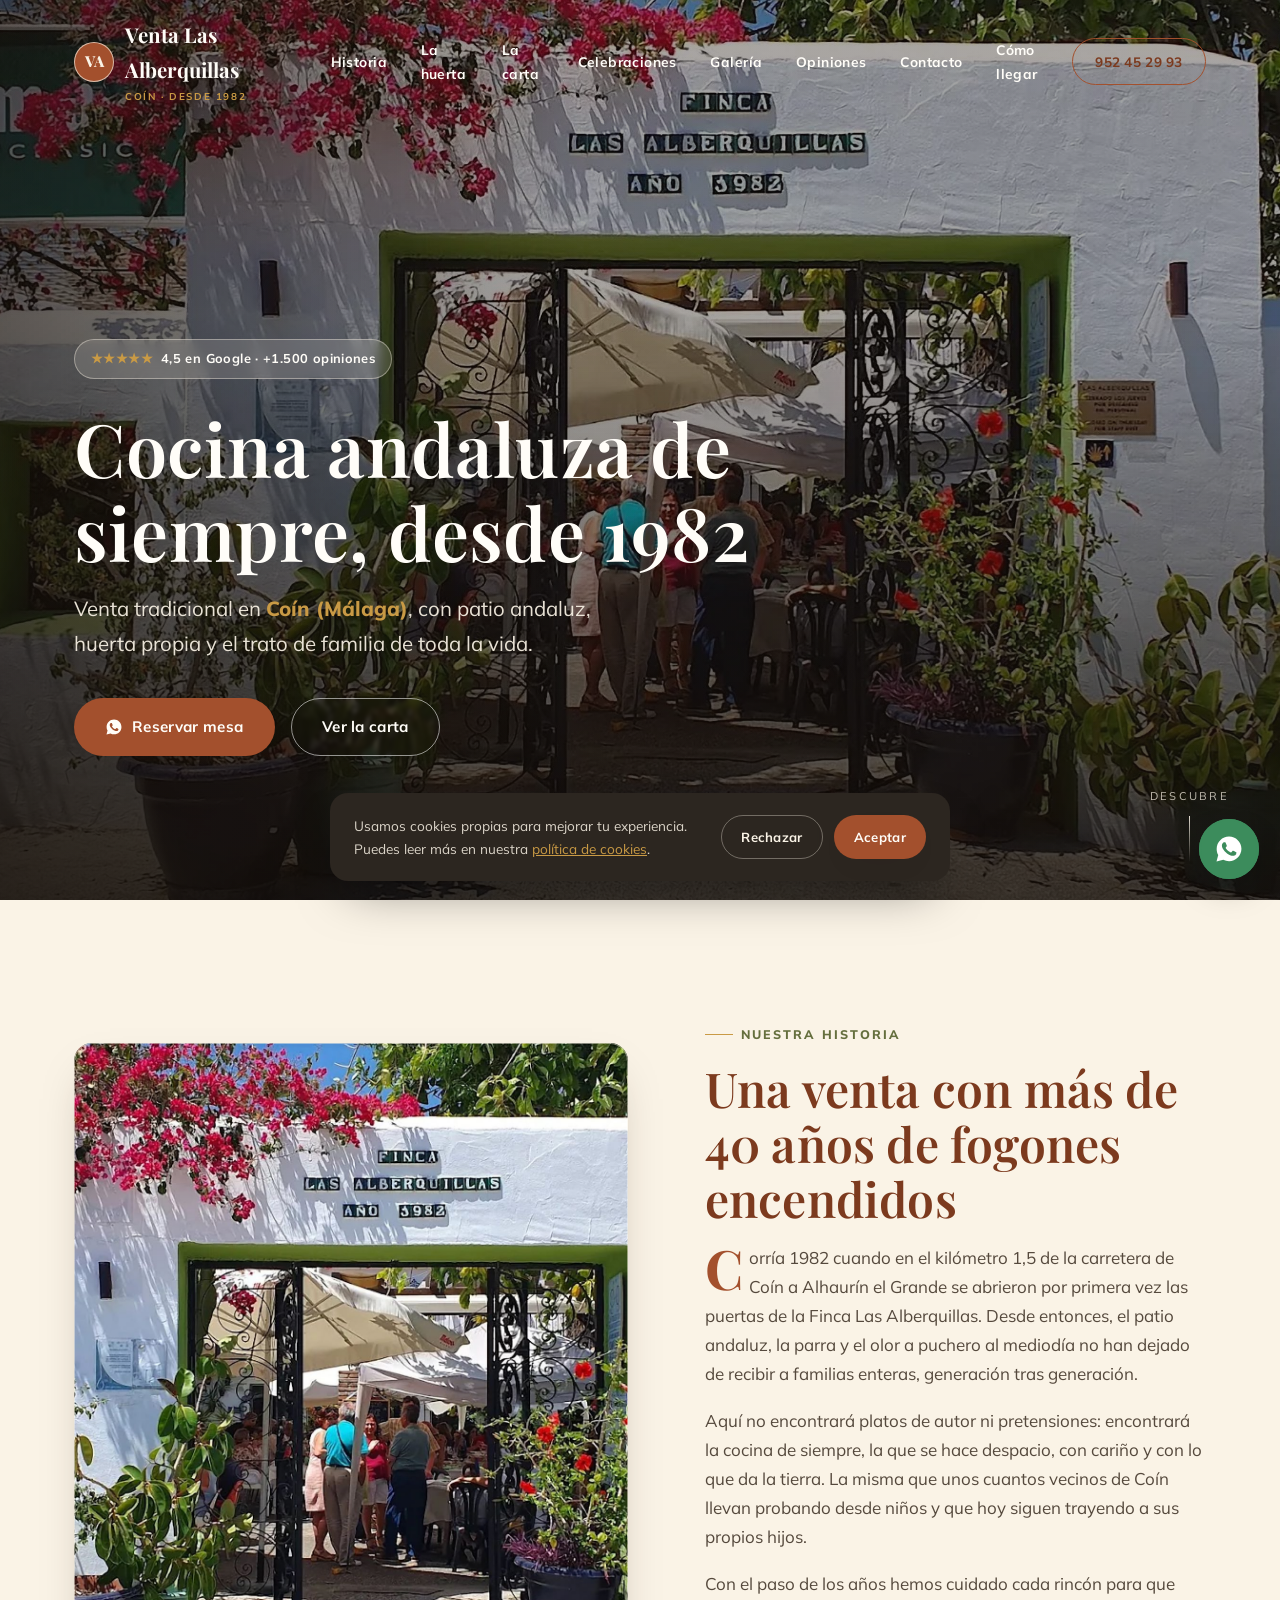
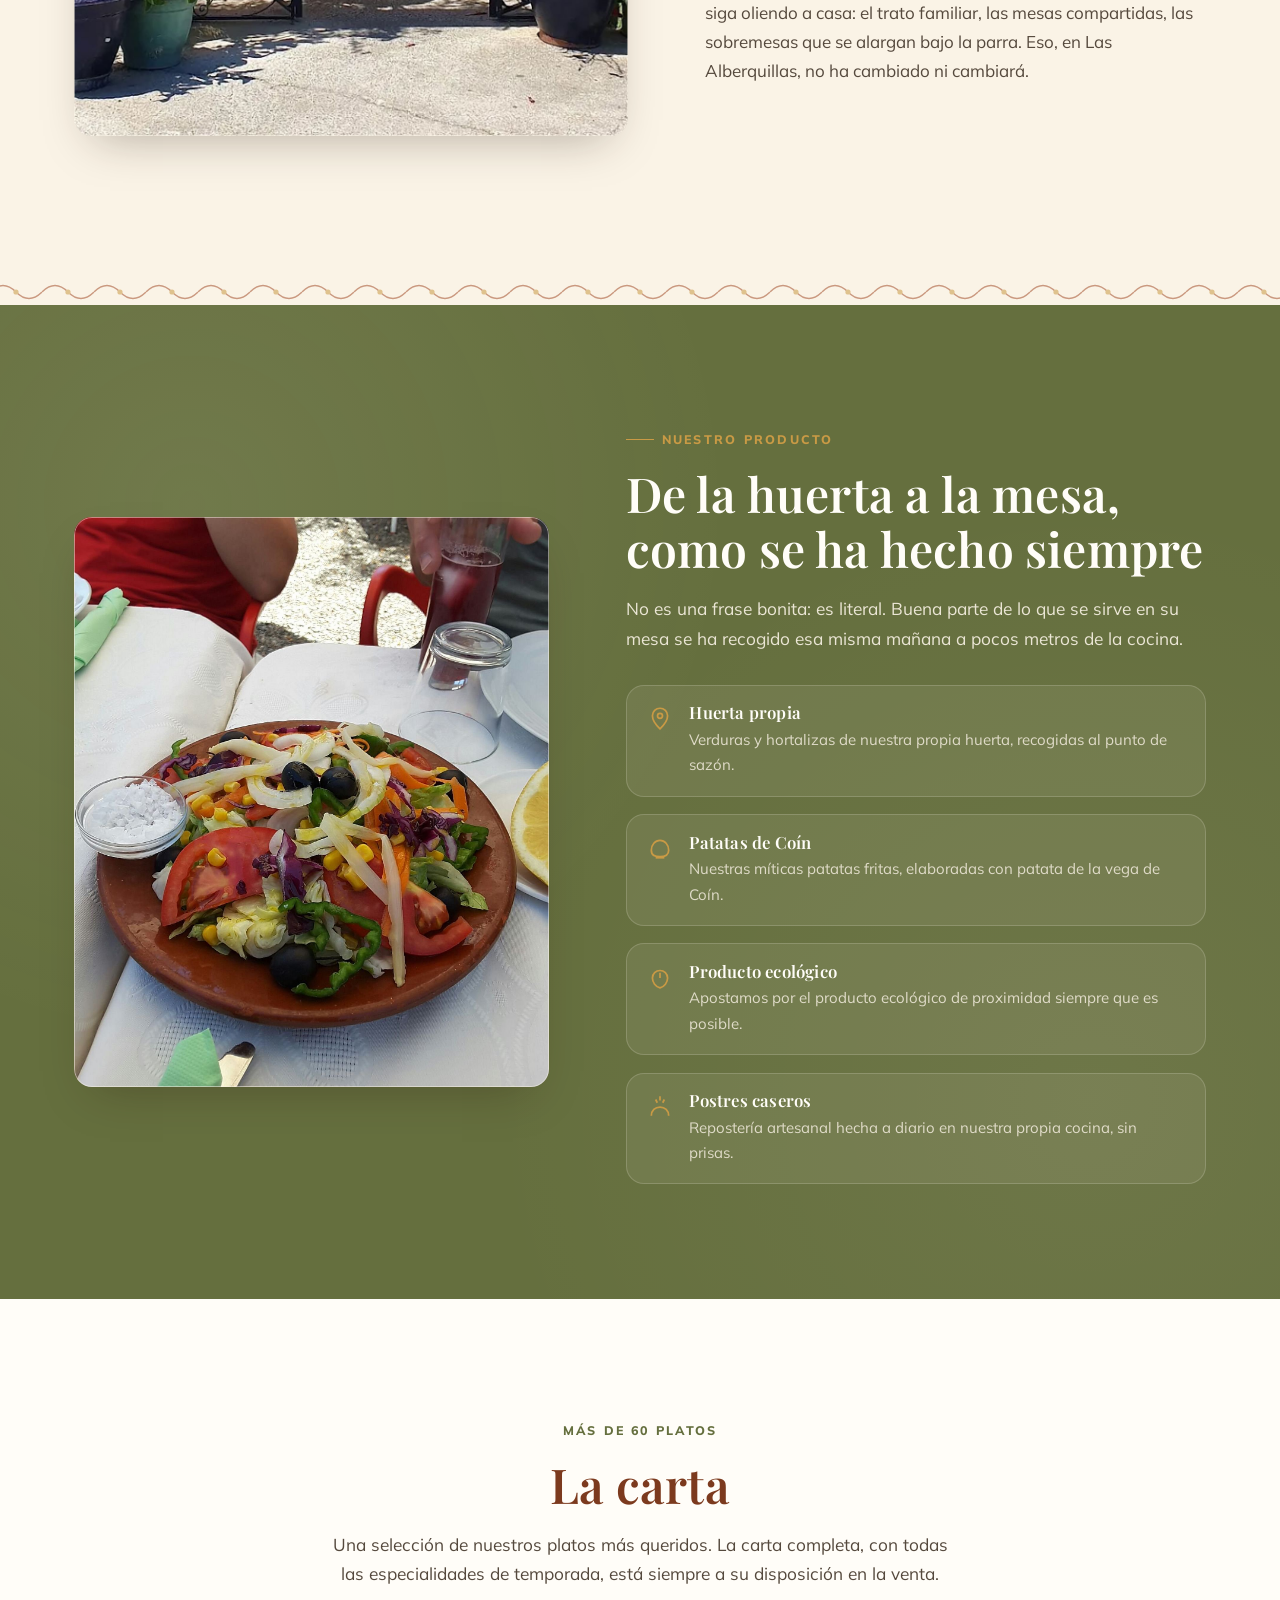
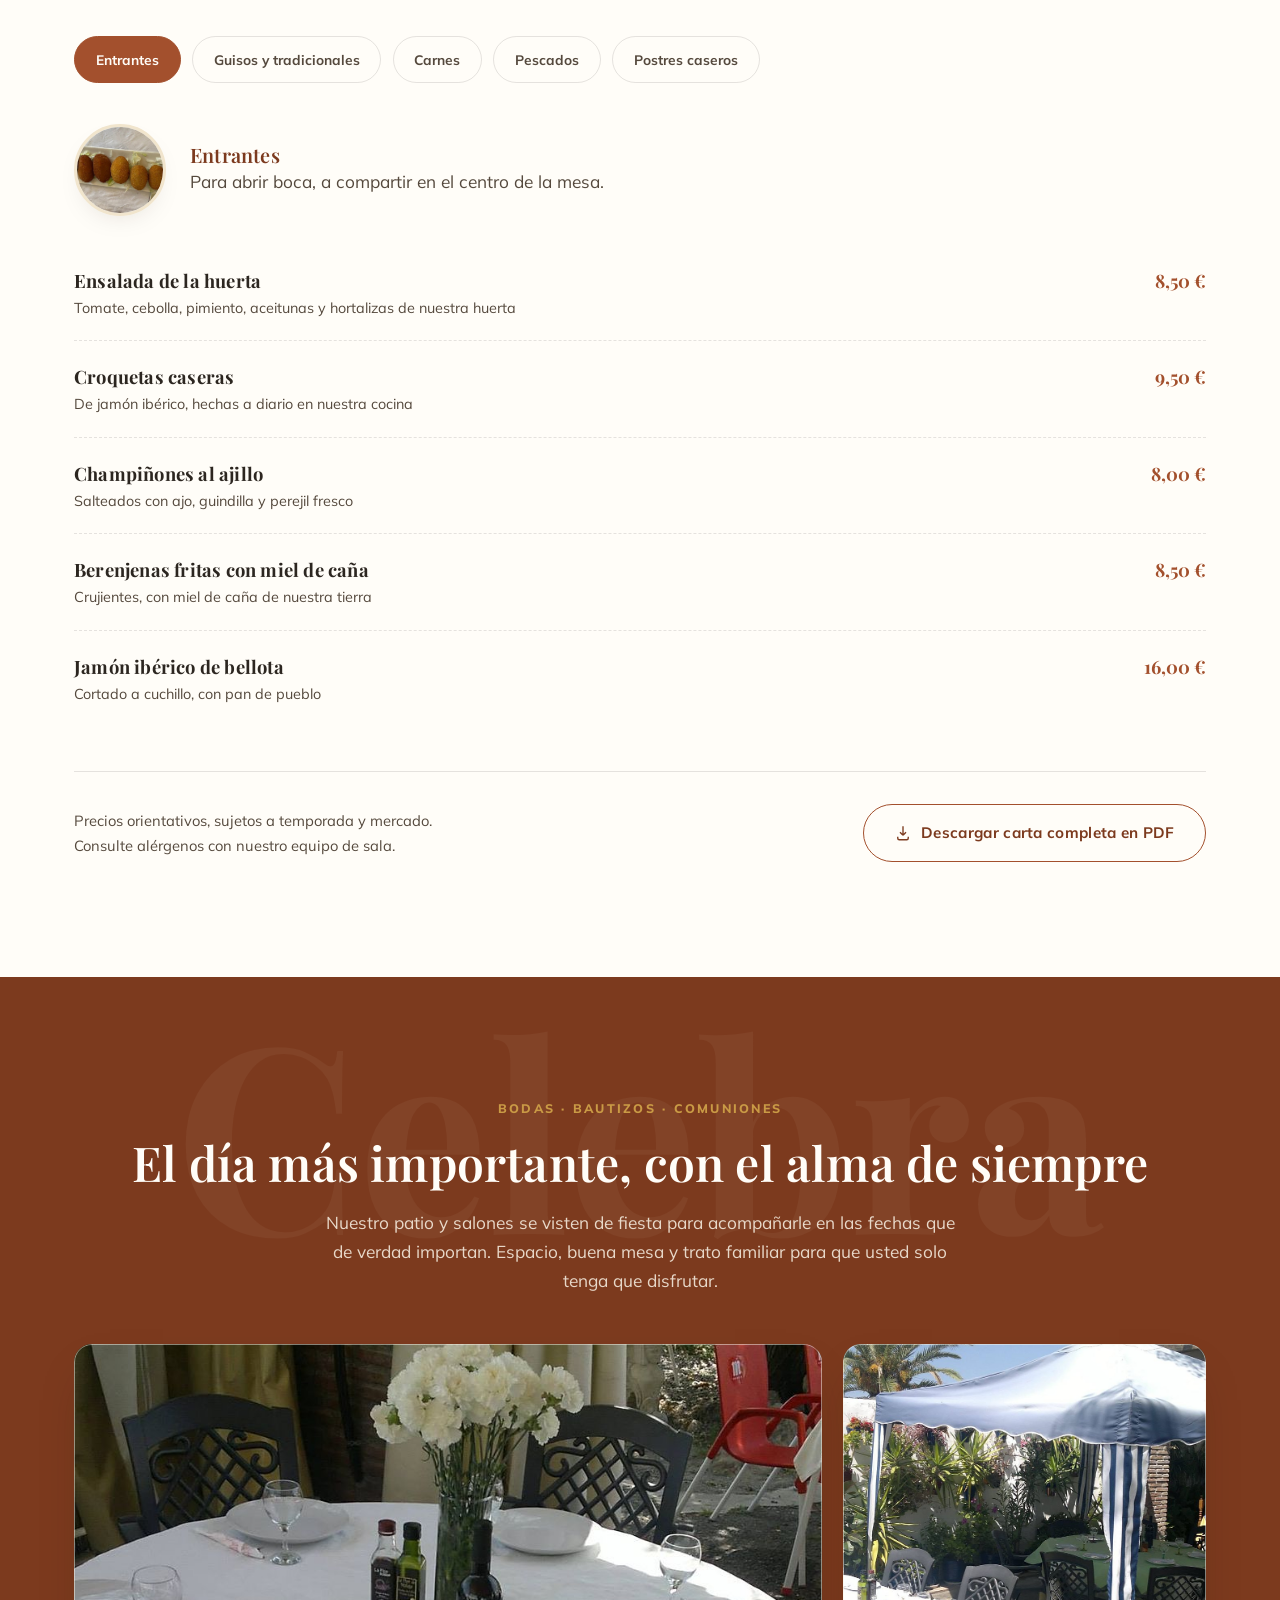
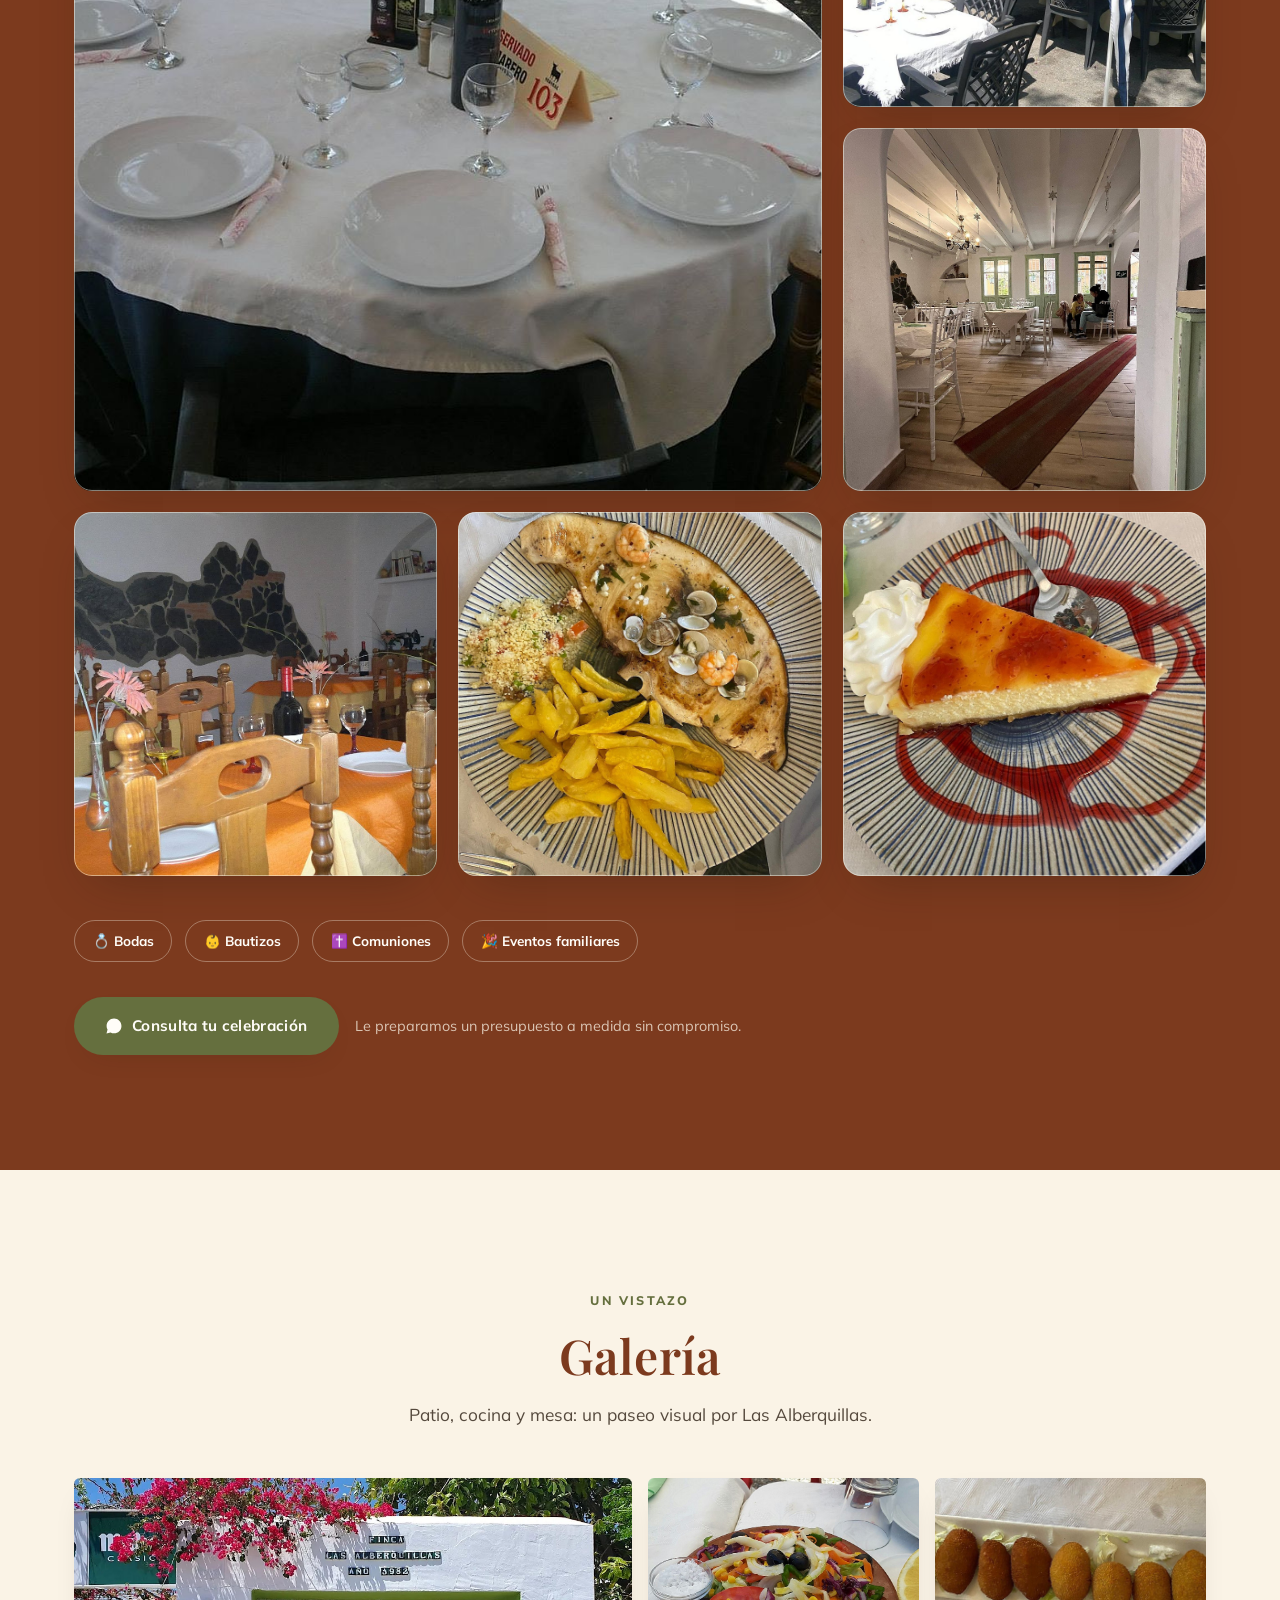
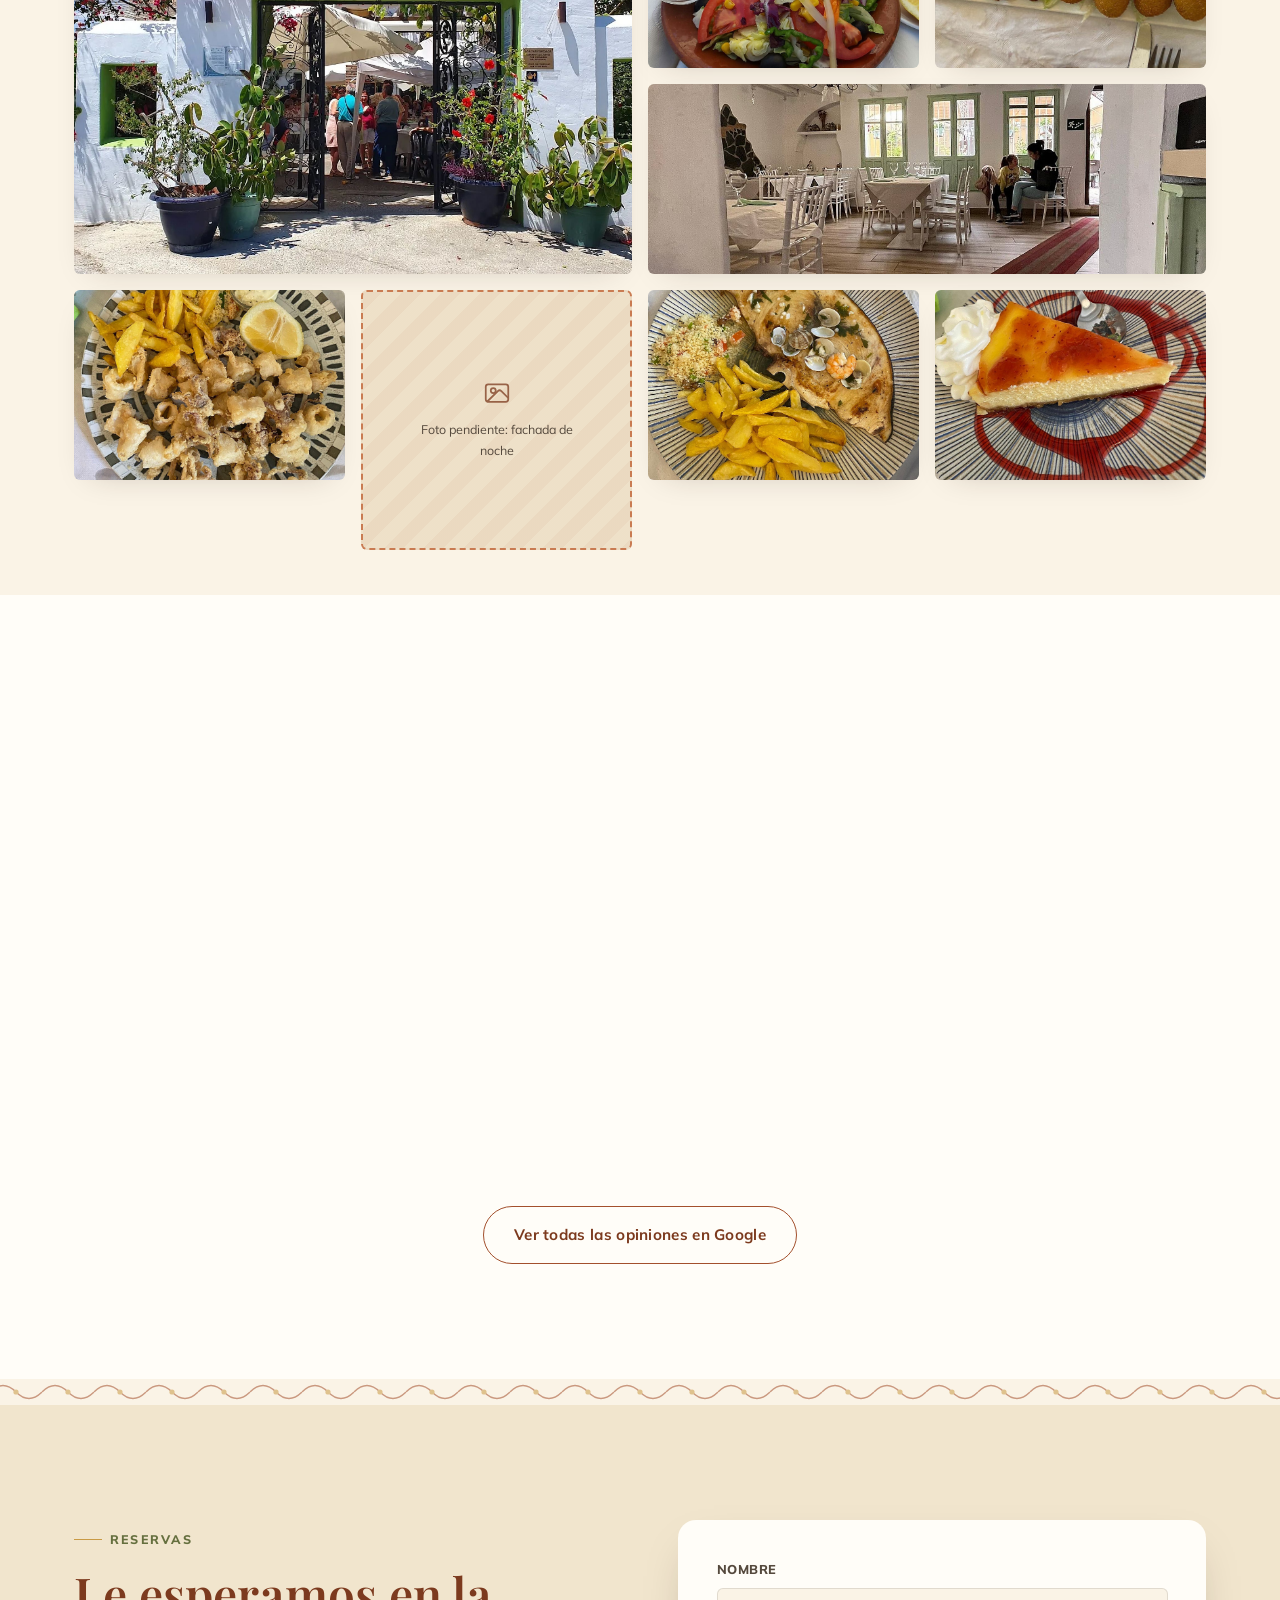
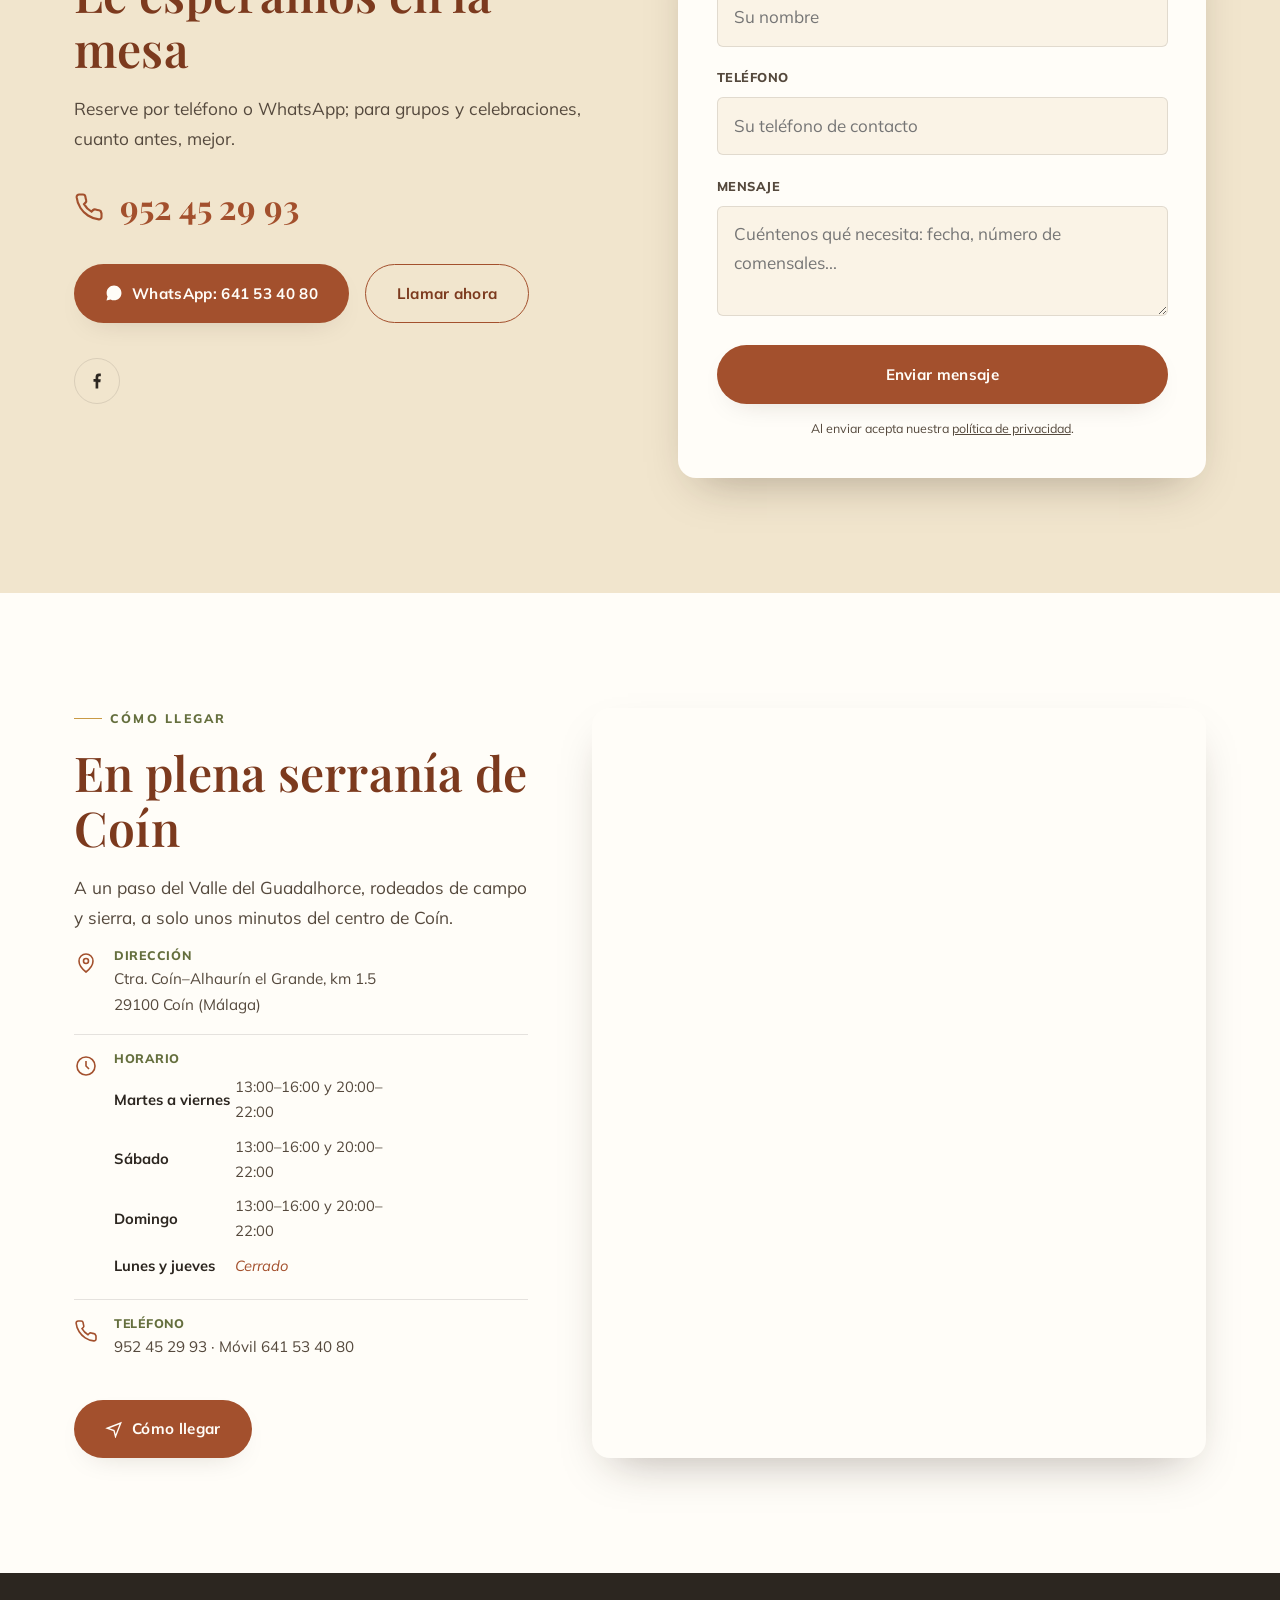
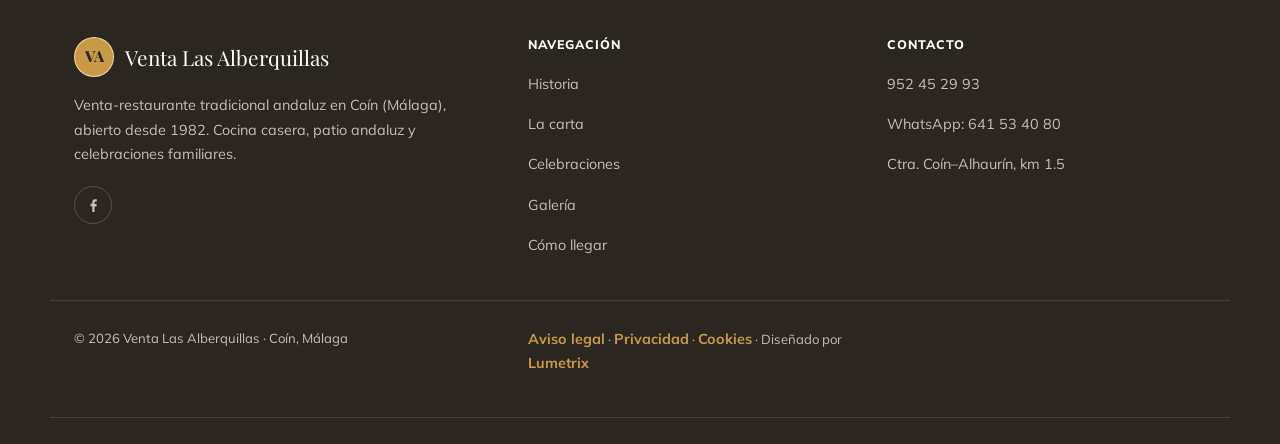
==== index.html @ dcbae9eb "Mover la foto de la entrada a "Nuestra historia" Se usa ahí en vez de en el hero, a petición. El her" ====
<!DOCTYPE html>
<html lang="es">
<head>
<meta charset="UTF-8">
<meta name="viewport" content="width=device-width, initial-scale=1.0">
<title>Venta Las Alberquillas — Restaurante y Celebraciones en Coín (Málaga)</title>
<meta name="description" content="Restaurante en Coín desde 1982. Cocina andaluza casera, patio andaluz y huerta propia. El lugar ideal para tus bodas y comuniones en Coín, Málaga.">
<meta name="keywords" content="restaurante en Coín, venta Coín, bodas y comuniones Coín, cocina andaluza Málaga, patio andaluz">
<meta name="robots" content="index, follow">
<link rel="canonical" href="https://www.ventalasalberquillas.com/">

<!-- Open Graph -->
<meta property="og:type" content="restaurant">
<meta property="og:title" content="Venta Las Alberquillas — Restaurante y Celebraciones en Coín (Málaga)">
<meta property="og:description" content="Cocina andaluza de siempre, desde 1982. Patio andaluz, huerta propia y celebraciones (bodas, bautizos y comuniones) en Coín, Málaga.">
<meta property="og:image" content="https://www.ventalasalberquillas.com/img/og-image.jpg">
<meta property="og:url" content="https://www.ventalasalberquillas.com/">
<meta property="og:locale" content="es_ES">
<meta name="twitter:card" content="summary_large_image">

<!-- Favicons -->
<link rel="icon" type="image/x-icon" href="img/favicon.ico">
<link rel="icon" type="image/png" sizes="32x32" href="img/favicon-32x32.png">
<link rel="icon" type="image/png" sizes="16x16" href="img/favicon-16x16.png">
<link rel="apple-touch-icon" sizes="180x180" href="img/apple-touch-icon.png">

<link rel="preconnect" href="https://fonts.googleapis.com">
<link rel="preconnect" href="https://fonts.gstatic.com" crossorigin>
<link href="https://fonts.googleapis.com/css2?family=Playfair+Display:wght@600;700;800&family=Mulish:ital,wght@0,400;0,600;0,700;0,800;1,500&display=swap" rel="stylesheet">

<link rel="stylesheet" href="css/style.css">

<script type="application/ld+json">
{
  "@context": "https://schema.org",
  "@type": "Restaurant",
  "name": "Venta Las Alberquillas",
  "image": "https://www.ventalasalberquillas.com/img/og-image.jpg",
  "@id": "https://www.ventalasalberquillas.com/",
  "url": "https://www.ventalasalberquillas.com/",
  "telephone": "+34952452993",
  "servesCuisine": "Andaluza, Española",
  "priceRange": "€€",
  "address": {
    "@type": "PostalAddress",
    "streetAddress": "Ctra. Coín–Alhaurín el Grande, km 1.5",
    "addressLocality": "Coín",
    "addressRegion": "Málaga",
    "postalCode": "29100",
    "addressCountry": "ES"
  },
  "geo": {
    "@type": "GeoCoordinates",
    "latitude": 36.6598,
    "longitude": -4.7568
  },
  "aggregateRating": {
    "@type": "AggregateRating",
    "ratingValue": "4.5",
    "reviewCount": "1500"
  },
  "openingHoursSpecification": [
    { "@type": "OpeningHoursSpecification", "dayOfWeek": ["Tuesday","Wednesday","Friday","Saturday"], "opens": "13:00", "closes": "16:00" },
    { "@type": "OpeningHoursSpecification", "dayOfWeek": ["Tuesday","Wednesday","Friday","Saturday"], "opens": "20:00", "closes": "22:00" },
    { "@type": "OpeningHoursSpecification", "dayOfWeek": "Sunday", "opens": "13:00", "closes": "16:00" },
    { "@type": "OpeningHoursSpecification", "dayOfWeek": "Sunday", "opens": "20:00", "closes": "22:00" }
  ],
  "sameAs": ["https://www.facebook.com/alberquillas"]
}
</script>
</head>
<body>

<!-- ================= CABECERA ================= -->
<header class="cabecera" id="cabecera">
  <div class="contenedor">
    <a href="#inicio" class="marca">
      <span class="marca__insignia">VA</span>
      <span class="marca__texto">Venta Las Alberquillas<small>Coín · Desde 1982</small></span>
    </a>

    <nav class="nav-principal" id="navPrincipal">
      <a href="#historia">Historia</a>
      <a href="#huerta">La huerta</a>
      <a href="#carta">La carta</a>
      <a href="#celebraciones">Celebraciones</a>
      <a href="#galeria">Galería</a>
      <a href="#opiniones">Opiniones</a>
      <a href="#contacto">Contacto</a>
      <a href="#ubicacion">Cómo llegar</a>
    </nav>

    <div class="cabecera__acciones">
      <a href="tel:+34952452993" class="boton boton--contorno boton--pequeno oculto-movil">952 45 29 93</a>
      <button class="boton-menu" id="botonMenu" aria-label="Abrir menú" aria-expanded="false">
        <span></span><span></span><span></span>
      </button>
    </div>
  </div>
</header>

<!-- ================= HERO ================= -->
<section class="hero" id="inicio">
  <div class="hero__fondo" id="heroFondo" style="background-image: url('img/patio-entrada.jpg');"></div>
  <div class="hero__velo"></div>
  <div class="contenedor hero__contenido">
    <div class="hero__insignia reveal visible">
      <span class="estrellas">★★★★★</span> 4,5 en Google · +1.500 opiniones
    </div>
    <h1 class="reveal visible">Cocina andaluza de siempre, desde 1982</h1>
    <p class="hero__subtitulo reveal visible retraso-1">
      Venta tradicional en <strong>Coín (Málaga)</strong>, con patio andaluz, huerta propia
      y el trato de familia de toda la vida.
    </p>
    <div class="hero__acciones reveal visible retraso-2">
      <a href="https://wa.me/34641534080?text=Hola%2C%20quiero%20hacer%20una%20reserva%20en%20Venta%20Las%20Alberquillas" target="_blank" rel="noopener" class="boton boton--primario">
        <svg viewBox="0 0 24 24" fill="currentColor"><path d="M12.04 2C6.58 2 2.13 6.45 2.13 11.91c0 1.75.46 3.39 1.26 4.82L2 22l5.4-1.42a9.9 9.9 0 0 0 4.64 1.18h.01c5.46 0 9.9-4.45 9.9-9.91C21.96 6.45 17.5 2 12.04 2Zm5.8 14.05c-.24.68-1.4 1.3-1.94 1.38-.5.08-1.12.11-1.8-.11-.42-.13-.96-.31-1.65-.6-2.9-1.25-4.79-4.17-4.94-4.36-.14-.2-1.18-1.57-1.18-3 0-1.42.75-2.12 1.02-2.41.26-.28.57-.35.76-.35.19 0 .38 0 .55.01.17.01.41-.07.64.49.24.58.81 2 .88 2.14.07.14.12.31.02.5-.1.19-.15.31-.29.48-.14.17-.3.37-.43.5-.14.14-.29.29-.13.57.17.28.75 1.24 1.61 2.01 1.11.99 2.04 1.3 2.32 1.44.28.14.44.12.6-.07.17-.19.71-.83.9-1.11.19-.28.38-.24.64-.14.26.1 1.66.79 1.94.93.28.14.47.21.53.33.07.12.07.68-.17 1.36Z"/></svg>
        Reservar mesa
      </a>
      <a href="#carta" class="boton boton--fantasma">Ver la carta</a>
    </div>
  </div>
  <div class="hero__scroll">
    <span>Descubre</span>
    <span class="hero__scroll-linea"></span>
  </div>
</section>

<!-- ================= NUESTRA HISTORIA ================= -->
<section class="historia textura-cal" id="historia">
  <div class="contenedor">
    <div class="historia__marco-envoltura reveal reveal--izq">
      <div class="marco-foto marco-foto--historia">
        <img src="img/patio-entrada.jpg" alt="Entrada de la Finca Las Alberquillas, con su cartel de 1982" loading="lazy" width="2000" height="1456">
      </div>
    </div>
    <div class="historia__texto">
      <div class="etiqueta">Nuestra historia</div>
      <h2 class="titulo-seccion reveal">Una venta con más de 40 años de fogones encendidos</h2>
      <p class="reveal retraso-1">
        Corría 1982 cuando en el kilómetro 1,5 de la carretera de Coín a Alhaurín el Grande
        se abrieron por primera vez las puertas de la Finca Las Alberquillas. Desde entonces,
        el patio andaluz, la parra y el olor a puchero al mediodía no han dejado de recibir
        a familias enteras, generación tras generación.
      </p>
      <p class="reveal retraso-2">
        Aquí no encontrará platos de autor ni pretensiones: encontrará la cocina de siempre,
        la que se hace despacio, con cariño y con lo que da la tierra. La misma que unos
        cuantos vecinos de Coín llevan probando desde niños y que hoy siguen trayendo a sus
        propios hijos.
      </p>
      <p class="reveal retraso-3">
        Con el paso de los años hemos cuidado cada rincón para que siga oliendo a casa: el
        trato familiar, las mesas compartidas, las sobremesas que se alargan bajo la parra.
        Eso, en Las Alberquillas, no ha cambiado ni cambiará.
      </p>
      <p class="historia__firma reveal retraso-4">— La familia de Las Alberquillas</p>
    </div>
  </div>
</section>

<div class="cenefa cenefa--terracota"></div>

<!-- ================= DE NUESTRA HUERTA A TU MESA ================= -->
<section class="huerta" id="huerta">
  <div class="contenedor">
    <div class="huerta__imagen reveal reveal--zoom">
      <div class="marco-foto marco-foto--huerta">
        <img src="img/plato-ensalada-huerta.jpg" alt="Ensalada fresca de la huerta de Venta Las Alberquillas, con tomate, cebolla, pimiento y aceitunas" loading="lazy" width="1200" height="1440">
      </div>
    </div>
    <div class="huerta__texto">
      <div class="etiqueta">Nuestro producto</div>
      <h2 class="titulo-seccion reveal">De la huerta a la mesa, como se ha hecho siempre</h2>
      <p class="intro-seccion reveal retraso-1">
        No es una frase bonita: es literal. Buena parte de lo que se sirve en su mesa se ha
        recogido esa misma mañana a pocos metros de la cocina.
      </p>
      <div class="huerta__lista">
        <div class="huerta__item reveal reveal--der retraso-1">
          <svg viewBox="0 0 24 24" fill="none" stroke="currentColor" stroke-width="1.6"><path d="M12 22s7-6.5 7-12a7 7 0 1 0-14 0c0 5.5 7 12 7 12Z"/><circle cx="12" cy="10" r="2.3"/></svg>
          <div><h3>Huerta propia</h3><p>Verduras y hortalizas de nuestra propia huerta, recogidas al punto de sazón.</p></div>
        </div>
        <div class="huerta__item reveal reveal--der retraso-2">
          <svg viewBox="0 0 24 24" fill="none" stroke="currentColor" stroke-width="1.6"><path d="M4 14c0-5 3.5-9 8-9s8 4 8 9-3.5 6-8 6-8-1-8-6Z"/><path d="M8 21h8"/></svg>
          <div><h3>Patatas de Coín</h3><p>Nuestras míticas patatas fritas, elaboradas con patata de la vega de Coín.</p></div>
        </div>
        <div class="huerta__item reveal reveal--der retraso-3">
          <svg viewBox="0 0 24 24" fill="none" stroke="currentColor" stroke-width="1.6"><path d="M5 13a7 7 0 0 1 14 0c0 4-3 8-7 9-4-1-7-5-7-9Z"/><path d="M12 8v5"/></svg>
          <div><h3>Producto ecológico</h3><p>Apostamos por el producto ecológico de proximidad siempre que es posible.</p></div>
        </div>
        <div class="huerta__item reveal reveal--der retraso-4">
          <svg viewBox="0 0 24 24" fill="none" stroke="currentColor" stroke-width="1.6"><path d="M12 3v4M8 6l1.5 3M16 6l-1.5 3"/><path d="M4 21c0-5 3.5-8 8-8s8 3 8 8"/></svg>
          <div><h3>Postres caseros</h3><p>Repostería artesanal hecha a diario en nuestra propia cocina, sin prisas.</p></div>
        </div>
      </div>
    </div>
  </div>
</section>

<!-- ================= LA CARTA ================= -->
<section class="carta" id="carta">
  <div class="contenedor">
    <div class="encabezado-seccion centrado">
      <div class="etiqueta">Más de 60 platos</div>
      <h2 class="titulo-seccion reveal">La carta</h2>
      <p class="intro-seccion reveal retraso-1">
        Una selección de nuestros platos más queridos. La carta completa, con todas
        las especialidades de temporada, está siempre a su disposición en la venta.
      </p>
    </div>

    <div class="carta__tabs reveal" role="tablist" aria-label="Categorías de la carta">
      <button class="carta__tab activo" data-panel="entrantes">Entrantes</button>
      <button class="carta__tab" data-panel="guisos">Guisos y tradicionales</button>
      <button class="carta__tab" data-panel="carnes">Carnes</button>
      <button class="carta__tab" data-panel="pescados">Pescados</button>
      <button class="carta__tab" data-panel="postres">Postres caseros</button>
    </div>

    <div class="carta__paneles reveal retraso-1">

      <div class="carta__panel activo" id="entrantes">
        <div class="carta__cabecera-categoria">
          <img src="img/plato-croquetas.jpg" alt="Croquetas caseras de Venta Las Alberquillas" class="carta__foto-categoria" loading="lazy" width="92" height="92">
          <div><h3>Entrantes</h3><p class="intro-seccion">Para abrir boca, a compartir en el centro de la mesa.</p></div>
        </div>
        <div class="carta__lista">
          <div class="plato"><div class="plato__info"><h4>Ensalada de la huerta</h4><p>Tomate, cebolla, pimiento, aceitunas y hortalizas de nuestra huerta</p></div><span class="plato__precio">8,50 €</span></div>
          <div class="plato"><div class="plato__info"><h4>Croquetas caseras</h4><p>De jamón ibérico, hechas a diario en nuestra cocina</p></div><span class="plato__precio">9,50 €</span></div>
          <div class="plato"><div class="plato__info"><h4>Champiñones al ajillo</h4><p>Salteados con ajo, guindilla y perejil fresco</p></div><span class="plato__precio">8,00 €</span></div>
          <div class="plato"><div class="plato__info"><h4>Berenjenas fritas con miel de caña</h4><p>Crujientes, con miel de caña de nuestra tierra</p></div><span class="plato__precio">8,50 €</span></div>
          <div class="plato"><div class="plato__info"><h4>Jamón ibérico de bellota</h4><p>Cortado a cuchillo, con pan de pueblo</p></div><span class="plato__precio">16,00 €</span></div>
        </div>
      </div>

      <div class="carta__panel" id="guisos">
        <div class="carta__cabecera-categoria">
          <div class="carta__foto-categoria carta__foto-categoria--pendiente">
            <svg viewBox="0 0 24 24" fill="none" stroke="currentColor" stroke-width="1.5"><path d="M4 12h16M6 12a6 6 0 0 0 12 0M4 12l1-5h14l1 5"/></svg>
          </div>
          <div><h3>Guisos y tradicionales</h3><p class="intro-seccion">La cocina de cuchara, la que se hace despacio.</p></div>
        </div>
        <div class="carta__lista">
          <div class="plato"><div class="plato__info"><h4>Potaje de hinojos</h4><p>Receta tradicional de la casa, con garbanzos y hinojos de la huerta</p></div><span class="plato__precio">9,50 €</span></div>
          <div class="plato"><div class="plato__info"><h4>Migas con sardinas y uvas</h4><p>Migas de pan candeal al estilo de la comarca</p></div><span class="plato__precio">10,50 €</span></div>
          <div class="plato"><div class="plato__info"><h4>Choco con patatas</h4><p>Guisado lento, con patatas de Coín</p></div><span class="plato__precio">12,00 €</span></div>
          <div class="plato"><div class="plato__info"><h4>Callos a la andaluza</h4><p>Receta familiar de varias generaciones</p></div><span class="plato__precio">11,00 €</span></div>
          <div class="plato"><div class="plato__info"><h4>Puchero de la venta</h4><p>El plato de cuchara de toda la vida, como en casa de la abuela</p></div><span class="plato__precio">10,00 €</span></div>
        </div>
      </div>

      <div class="carta__panel" id="carnes">
        <div class="carta__cabecera-categoria">
          <div class="carta__foto-categoria carta__foto-categoria--pendiente">
            <svg viewBox="0 0 24 24" fill="none" stroke="currentColor" stroke-width="1.5"><path d="M8 3c-3 0-5 3-4 6 .6 2 2.3 3 3 5 .6 1.8-.3 3.4-2 4.6"/><circle cx="15" cy="14" r="6"/></svg>
          </div>
          <div><h3>Carnes</h3><p class="intro-seccion">A la brasa y al punto, con guarniciones de la huerta.</p></div>
        </div>
        <div class="carta__lista">
          <div class="plato"><div class="plato__info"><h4>Secreto ibérico a la brasa</h4><p>Con patatas de Coín fritas en aceite de oliva</p></div><span class="plato__precio">15,50 €</span></div>
          <div class="plato"><div class="plato__info"><h4>Solomillo al whisky</h4><p>Receta clásica de venta andaluza</p></div><span class="plato__precio">16,50 €</span></div>
          <div class="plato"><div class="plato__info"><h4>Chuletas de cordero</h4><p>A la brasa, con pimientos asados de la huerta</p></div><span class="plato__precio">15,00 €</span></div>
          <div class="plato"><div class="plato__info"><h4>Pollo de campo al ajillo</h4><p>Guisado despacio, como antes</p></div><span class="plato__precio">12,50 €</span></div>
          <div class="plato"><div class="plato__info"><h4>Presa ibérica con patatas de Coín</h4><p>A la plancha, en su punto</p></div><span class="plato__precio">15,00 €</span></div>
        </div>
      </div>

      <div class="carta__panel" id="pescados">
        <div class="carta__cabecera-categoria">
          <img src="img/plato-pescado-mariscos.jpg" alt="Pez espada a la plancha con almejas de Venta Las Alberquillas" class="carta__foto-categoria" loading="lazy" width="92" height="92">
          <div><h3>Pescados</h3><p class="intro-seccion">Fritura y plancha del día, con producto fresco.</p></div>
        </div>
        <div class="carta__lista">
          <div class="plato"><div class="plato__info"><h4>Pez espada a la plancha con almejas</h4><p>Con gambas, cuscús y patatas de Coín</p></div><span class="plato__precio">17,00 €</span></div>
          <div class="plato"><div class="plato__info"><h4>Calamares fritos</h4><p>Rebozados al estilo de la casa, con limón</p></div><span class="plato__precio">13,50 €</span></div>
          <div class="plato"><div class="plato__info"><h4>Boquerones fritos</h4><p>Recién fritos, crujientes por fuera</p></div><span class="plato__precio">10,50 €</span></div>
          <div class="plato"><div class="plato__info"><h4>Gambas al pil pil</h4><p>Con guindilla y ajo, en cazuela de barro</p></div><span class="plato__precio">14,00 €</span></div>
          <div class="plato"><div class="plato__info"><h4>Fritura de pescado variado</h4><p>Selección del día, según mercado</p></div><span class="plato__precio">15,50 €</span></div>
        </div>
      </div>

      <div class="carta__panel" id="postres">
        <div class="carta__cabecera-categoria">
          <img src="img/postre-tarta-casera.jpg" alt="Tarta de queso casera de Venta Las Alberquillas" class="carta__foto-categoria" loading="lazy" width="92" height="92">
          <div><h3>Postres caseros</h3><p class="intro-seccion">Todos hechos a diario en nuestra cocina.</p></div>
        </div>
        <div class="carta__lista">
          <div class="plato"><div class="plato__info"><h4>Tarta de queso casera</h4><p>Con mermelada artesana de la casa</p></div><span class="plato__precio">5,50 €</span></div>
          <div class="plato"><div class="plato__info"><h4>Natillas de la abuela</h4><p>Receta de siempre, con canela</p></div><span class="plato__precio">4,50 €</span></div>
          <div class="plato"><div class="plato__info"><h4>Torrijas caseras</h4><p>Elaboración tradicional, disponible en temporada</p></div><span class="plato__precio">5,00 €</span></div>
          <div class="plato"><div class="plato__info"><h4>Flan de huevo casero</h4><p>Con caramelo hecho en casa</p></div><span class="plato__precio">4,50 €</span></div>
          <div class="plato"><div class="plato__info"><h4>Helado artesano</h4><p>Distintos sabores según temporada</p></div><span class="plato__precio">5,00 €</span></div>
        </div>
      </div>

    </div>

    <div class="carta__pie reveal">
      <p>Precios orientativos, sujetos a temporada y mercado. Consulte alérgenos con nuestro equipo de sala.</p>
      <a href="carta-alberquillas.pdf" download class="boton boton--contorno">
        <svg viewBox="0 0 24 24" fill="none" stroke="currentColor" stroke-width="1.8"><path d="M12 3v12m0 0-4-4m4 4 4-4"/><path d="M5 17v2a2 2 0 0 0 2 2h10a2 2 0 0 0 2-2v-2"/></svg>
        Descargar carta completa en PDF
      </a>
    </div>
  </div>
</section>

<!-- ================= CELEBRACIONES ================= -->
<section class="celebraciones" id="celebraciones">
  <span class="celebraciones__fondo-texto">Celebra</span>
  <div class="contenedor">
    <div class="encabezado-seccion centrado">
      <div class="etiqueta">Bodas · Bautizos · Comuniones</div>
      <h2 class="titulo-seccion reveal">El día más importante, con el alma de siempre</h2>
      <p class="intro-seccion reveal retraso-1" style="margin-left:auto;margin-right:auto;">
        Nuestro patio y salones se visten de fiesta para acompañarle en las fechas que
        de verdad importan. Espacio, buena mesa y trato familiar para que usted solo
        tenga que disfrutar.
      </p>
    </div>

    <div class="celebraciones__grid">
      <div class="marco-foto marco-foto--celebracion reveal reveal--zoom">
        <img src="img/celebracion-mesa-preparada.jpg" alt="Mesa preparada para una celebración en Venta Las Alberquillas, con mantel blanco y flores" loading="lazy" width="1600" height="899">
      </div>
      <div class="marco-foto marco-foto--celebracion reveal reveal--zoom retraso-1">
        <img src="img/celebracion-patio-cubierto.jpg" alt="Patio cubierto de Venta Las Alberquillas con mesas preparadas para un evento" loading="lazy" width="1600" height="899">
      </div>
      <div class="marco-foto marco-foto--celebracion reveal reveal--zoom retraso-2">
        <img src="img/salon-celebraciones.jpg" alt="Salón interior de Venta Las Alberquillas preparado para un evento" loading="lazy" width="1800" height="2400">
      </div>
      <div class="marco-foto marco-foto--celebracion reveal reveal--zoom retraso-3">
        <img src="img/interior-comedor.jpg" alt="Comedor interior de Venta Las Alberquillas con mesas preparadas" loading="lazy" width="1600" height="899">
      </div>
      <div class="marco-foto marco-foto--celebracion reveal reveal--zoom retraso-4">
        <img src="img/plato-pescado-mariscos.jpg" alt="Plato de pescado servido en celebraciones de Venta Las Alberquillas" loading="lazy" width="1200" height="1200">
      </div>
      <div class="marco-foto marco-foto--celebracion reveal reveal--zoom retraso-1">
        <img src="img/postre-tarta-casera.jpg" alt="Postre casero servido en celebraciones de Venta Las Alberquillas" loading="lazy" width="1200" height="1200">
      </div>
    </div>

    <div class="celebraciones__ocasiones reveal">
      <span>💍 Bodas</span>
      <span>👶 Bautizos</span>
      <span>✝️ Comuniones</span>
      <span>🎉 Eventos familiares</span>
    </div>

    <div class="celebraciones__cta reveal">
      <a href="https://wa.me/34641534080?text=Hola%2C%20quiero%20consultar%20presupuesto%20para%20una%20celebraci%C3%B3n" target="_blank" rel="noopener" class="boton boton--oliva">
        <svg viewBox="0 0 24 24" fill="currentColor"><path d="M12.04 2C6.58 2 2.13 6.45 2.13 11.91c0 1.75.46 3.39 1.26 4.82L2 22l5.4-1.42a9.9 9.9 0 0 0 4.64 1.18h.01c5.46 0 9.9-4.45 9.9-9.91C21.96 6.45 17.5 2 12.04 2Z"/></svg>
        Consulta tu celebración
      </a>
      <p>Le preparamos un presupuesto a medida sin compromiso.</p>
    </div>
  </div>
</section>

<!-- ================= GALERÍA ================= -->
<section class="galeria" id="galeria">
  <div class="contenedor">
    <div class="encabezado-seccion centrado">
      <div class="etiqueta">Un vistazo</div>
      <h2 class="titulo-seccion reveal">Galería</h2>
      <p class="intro-seccion reveal retraso-1" style="margin-left:auto;margin-right:auto;">Patio, cocina y mesa: un paseo visual por Las Alberquillas.</p>
    </div>

    <div class="galeria__grid">
      <div class="galeria__item galeria__item--grande reveal reveal--zoom">
        <img src="img/patio-entrada.jpg" alt="Entrada y patio andaluz de Venta Las Alberquillas" loading="lazy" width="1200" height="1200">
        <div class="galeria__velo"><span>Nuestra entrada</span></div>
      </div>
      <div class="galeria__item reveal reveal--zoom retraso-1">
        <img src="img/plato-ensalada-huerta.jpg" alt="Ensalada de la huerta" loading="lazy" width="600" height="600">
        <div class="galeria__velo"><span>Ensalada de la huerta</span></div>
      </div>
      <div class="galeria__item reveal reveal--zoom retraso-2">
        <img src="img/plato-croquetas.jpg" alt="Croquetas caseras" loading="lazy" width="600" height="600">
        <div class="galeria__velo"><span>Croquetas caseras</span></div>
      </div>
      <div class="galeria__item galeria__item--ancho reveal reveal--zoom retraso-1">
        <img src="img/salon-celebraciones.jpg" alt="Salón interior de Venta Las Alberquillas" loading="lazy" width="1200" height="600">
        <div class="galeria__velo"><span>Nuestro salón</span></div>
      </div>
      <div class="galeria__item reveal reveal--zoom retraso-3">
        <img src="img/plato-calamares.jpg" alt="Calamares fritos" loading="lazy" width="600" height="600">
        <div class="galeria__velo"><span>Calamares fritos</span></div>
      </div>
      <div class="galeria__item foto-pendiente reveal reveal--zoom retraso-2">
        <svg viewBox="0 0 24 24" fill="none" stroke="currentColor" stroke-width="1.4" style="width:30px;height:30px;"><rect x="3" y="5" width="18" height="14" rx="2"/><circle cx="9" cy="10" r="2"/><path d="M21 16l-5.5-5.5a2 2 0 0 0-2.8 0L4 19"/></svg>
        <span style="font-size:0.78rem;">Foto pendiente: fachada de noche</span>
      </div>
      <div class="galeria__item reveal reveal--zoom retraso-4">
        <img src="img/plato-pescado-mariscos.jpg" alt="Pez espada con almejas" loading="lazy" width="600" height="600">
        <div class="galeria__velo"><span>Pez espada con almejas</span></div>
      </div>
      <div class="galeria__item reveal reveal--zoom retraso-1">
        <img src="img/postre-tarta-casera.jpg" alt="Tarta de queso casera" loading="lazy" width="600" height="600">
        <div class="galeria__velo"><span>Tarta de queso casera</span></div>
      </div>
    </div>
  </div>
</section>

<!-- ================= OPINIONES ================= -->
<section class="opiniones" id="opiniones">
  <div class="contenedor">
    <div class="opiniones__resumen reveal">
      <div class="opiniones__stat">
        <div class="opiniones__estrellas">★★★★★</div>
        <strong>4,5</strong>
        <span>Google · +1.500 opiniones</span>
      </div>
      <div class="opiniones__stat">
        <div class="opiniones__estrellas">★★★★☆</div>
        <strong>4,2</strong>
        <span>TripAdvisor · Nº7 de 49 en Coín</span>
      </div>
    </div>

    <div class="carrusel reveal">
      <div class="carrusel__pista" id="carruselPista">
        <article class="testimonio activo">
          <div class="testimonio__estrellas">★★★★★</div>
          <blockquote>"Como en casa de mi abuela. Las raciones son generosísimas y el trato no puede ser más familiar. Repetimos siempre que podemos."</blockquote>
          <cite>María J. <span>Google · Málaga</span></cite>
        </article>
        <article class="testimonio">
          <div class="testimonio__estrellas">★★★★★</div>
          <blockquote>"El patio es una maravilla y la comida, de las de toda la vida. Las patatas fritas y las croquetas son un vicio. Volveremos seguro."</blockquote>
          <cite>Antonio R. <span>TripAdvisor</span></cite>
        </article>
        <article class="testimonio">
          <div class="testimonio__estrellas">★★★★★</div>
          <blockquote>"Celebramos la comunión de mi hija y todo salió perfecto. Se nota que llevan toda la vida haciendo esto, cuidan cada detalle."</blockquote>
          <cite>Encarna P. <span>Google · Coín</span></cite>
        </article>
      </div>

      <div class="carrusel__controles">
        <button class="carrusel__flecha" id="flechaAnterior" aria-label="Opinión anterior">
          <svg viewBox="0 0 24 24" fill="none" stroke="currentColor" stroke-width="2"><path d="M15 18l-6-6 6-6"/></svg>
        </button>
        <div class="carrusel__puntos" id="carruselPuntos"></div>
        <button class="carrusel__flecha" id="flechaSiguiente" aria-label="Siguiente opinión">
          <svg viewBox="0 0 24 24" fill="none" stroke="currentColor" stroke-width="2"><path d="M9 6l6 6-6 6"/></svg>
        </button>
      </div>
    </div>

    <a href="https://www.google.com/search?q=Venta+Las+Alberquillas+Co%C3%ADn+opiniones" target="_blank" rel="noopener" class="boton boton--contorno opiniones__enlace">Ver todas las opiniones en Google</a>
  </div>
</section>

<div class="cenefa cenefa--terracota"></div>

<!-- ================= RESERVAS Y CONTACTO ================= -->
<section class="contacto" id="contacto">
  <div class="contenedor">
    <div class="contacto__info reveal reveal--izq">
      <div class="etiqueta">Reservas</div>
      <h2 class="titulo-seccion">Le esperamos en la mesa</h2>
      <p class="intro-seccion">Reserve por teléfono o WhatsApp; para grupos y celebraciones, cuanto antes, mejor.</p>

      <a href="tel:+34952452993" class="contacto__telefono">
        <svg viewBox="0 0 24 24" fill="none" stroke="currentColor" stroke-width="1.7"><path d="M22 16.9v3a2 2 0 0 1-2.2 2 19.8 19.8 0 0 1-8.6-3.1 19.5 19.5 0 0 1-6-6 19.8 19.8 0 0 1-3.1-8.7A2 2 0 0 1 4.1 2h3a2 2 0 0 1 2 1.7c.1.9.3 1.8.6 2.7a2 2 0 0 1-.5 2.1L8 9.7a16 16 0 0 0 6 6l1.2-1.2a2 2 0 0 1 2.1-.5c.9.3 1.8.5 2.7.6a2 2 0 0 1 1.7 2Z"/></svg>
        952 45 29 93
      </a>

      <div class="contacto__acciones">
        <a href="https://wa.me/34641534080" target="_blank" rel="noopener" class="boton boton--primario">
          <svg viewBox="0 0 24 24" fill="currentColor"><path d="M12.04 2C6.58 2 2.13 6.45 2.13 11.91c0 1.75.46 3.39 1.26 4.82L2 22l5.4-1.42a9.9 9.9 0 0 0 4.64 1.18h.01c5.46 0 9.9-4.45 9.9-9.91C21.96 6.45 17.5 2 12.04 2Z"/></svg>
          WhatsApp: 641 53 40 80
        </a>
        <a href="tel:+34952452993" class="boton boton--contorno">Llamar ahora</a>
      </div>

      <div class="contacto__redes">
        <a href="https://facebook.com/alberquillas" target="_blank" rel="noopener" aria-label="Facebook">
          <svg viewBox="0 0 24 24" fill="currentColor"><path d="M13.5 21v-7.5H16l.5-3.5h-3V8c0-1 .3-1.7 1.7-1.7H16.6V3.1C16.3 3 15.3 3 14.2 3c-2.3 0-3.9 1.4-3.9 4v2.5H7.8V13h2.5v8h3.2Z"/></svg>
        </a>
      </div>
    </div>

    <form class="formulario reveal reveal--der" id="formularioContacto">
      <div class="campo">
        <label for="nombre">Nombre</label>
        <input type="text" id="nombre" name="nombre" required placeholder="Su nombre">
      </div>
      <div class="campo">
        <label for="telefono">Teléfono</label>
        <input type="tel" id="telefono" name="telefono" required placeholder="Su teléfono de contacto">
      </div>
      <div class="campo">
        <label for="mensaje">Mensaje</label>
        <textarea id="mensaje" name="mensaje" required placeholder="Cuéntenos qué necesita: fecha, número de comensales..."></textarea>
      </div>
      <button type="submit" class="boton boton--primario">Enviar mensaje</button>
      <p class="formulario__nota">Al enviar acepta nuestra <a href="legal/privacidad.html" style="text-decoration:underline;">política de privacidad</a>.</p>
    </form>
  </div>
</section>

<!-- ================= UBICACIÓN ================= -->
<section class="ubicacion" id="ubicacion">
  <div class="contenedor">
    <div class="ubicacion__info reveal reveal--izq">
      <div class="etiqueta">Cómo llegar</div>
      <h2 class="titulo-seccion">En plena serranía de Coín</h2>
      <p class="intro-seccion">A un paso del Valle del Guadalhorce, rodeados de campo y sierra, a solo unos minutos del centro de Coín.</p>

      <div class="ubicacion__dato">
        <svg viewBox="0 0 24 24" fill="none" stroke="currentColor" stroke-width="1.6"><path d="M12 21s-7-5.5-7-11a7 7 0 0 1 14 0c0 5.5-7 11-7 11Z"/><circle cx="12" cy="10" r="2.5"/></svg>
        <div><h4>Dirección</h4><p>Ctra. Coín–Alhaurín el Grande, km 1.5<br>29100 Coín (Málaga)</p></div>
      </div>
      <div class="ubicacion__dato">
        <svg viewBox="0 0 24 24" fill="none" stroke="currentColor" stroke-width="1.6"><circle cx="12" cy="12" r="9"/><path d="M12 7v5l3 3"/></svg>
        <div>
          <h4>Horario</h4>
          <table class="ubicacion__horario-tabla">
            <tr><td>Martes a viernes</td><td>13:00–16:00 y 20:00–22:00</td></tr>
            <tr><td>Sábado</td><td>13:00–16:00 y 20:00–22:00</td></tr>
            <tr><td>Domingo</td><td>13:00–16:00 y 20:00–22:00</td></tr>
            <tr class="cerrado"><td>Lunes y jueves</td><td>Cerrado</td></tr>
          </table>
        </div>
      </div>
      <div class="ubicacion__dato">
        <svg viewBox="0 0 24 24" fill="none" stroke="currentColor" stroke-width="1.6"><path d="M22 16.9v3a2 2 0 0 1-2.2 2 19.8 19.8 0 0 1-8.6-3.1 19.5 19.5 0 0 1-6-6 19.8 19.8 0 0 1-3.1-8.7A2 2 0 0 1 4.1 2h3a2 2 0 0 1 2 1.7c.1.9.3 1.8.6 2.7a2 2 0 0 1-.5 2.1L8 9.7a16 16 0 0 0 6 6l1.2-1.2a2 2 0 0 1 2.1-.5c.9.3 1.8.5 2.7.6a2 2 0 0 1 1.7 2Z"/></svg>
        <div><h4>Teléfono</h4><p>952 45 29 93 · Móvil 641 53 40 80</p></div>
      </div>

      <a href="https://www.google.com/maps/dir/?api=1&destination=Venta+Las+Alberquillas+Co%C3%ADn" target="_blank" rel="noopener" class="boton boton--primario" style="margin-top:1.5rem; align-self:flex-start;">
        <svg viewBox="0 0 24 24" fill="none" stroke="currentColor" stroke-width="1.8"><path d="M3 11l18-7-7 18-2-8-9-3Z"/></svg>
        Cómo llegar
      </a>
    </div>

    <div class="mapa-envoltura reveal reveal--der">
      <iframe
        src="https://www.google.com/maps?q=Venta+Las+Alberquillas,+Co%C3%ADn,+M%C3%A1laga&output=embed"
        loading="lazy"
        referrerpolicy="no-referrer-when-downgrade"
        title="Mapa de ubicación de Venta Las Alberquillas en Coín">
      </iframe>
    </div>
  </div>
</section>

<!-- ================= FOOTER ================= -->
<footer class="pie">
  <div class="contenedor">
    <div class="pie__marca-col">
      <div class="pie__marca"><span class="marca__insignia">VA</span> Venta Las Alberquillas</div>
      <p>Venta-restaurante tradicional andaluz en Coín (Málaga), abierto desde 1982. Cocina casera, patio andaluz y celebraciones familiares.</p>
      <div class="pie__redes">
        <a href="https://facebook.com/alberquillas" target="_blank" rel="noopener" aria-label="Facebook"><svg viewBox="0 0 24 24" fill="currentColor"><path d="M13.5 21v-7.5H16l.5-3.5h-3V8c0-1 .3-1.7 1.7-1.7H16.6V3.1C16.3 3 15.3 3 14.2 3c-2.3 0-3.9 1.4-3.9 4v2.5H7.8V13h2.5v8h3.2Z"/></svg></a>
      </div>
    </div>
    <div>
      <h4>Navegación</h4>
      <ul>
        <li><a href="#historia">Historia</a></li>
        <li><a href="#carta">La carta</a></li>
        <li><a href="#celebraciones">Celebraciones</a></li>
        <li><a href="#galeria">Galería</a></li>
        <li><a href="#ubicacion">Cómo llegar</a></li>
      </ul>
    </div>
    <div>
      <h4>Contacto</h4>
      <ul>
        <li><a href="tel:+34952452993">952 45 29 93</a></li>
        <li><a href="https://wa.me/34641534080" target="_blank" rel="noopener">WhatsApp: 641 53 40 80</a></li>
        <li><a href="https://www.google.com/maps/dir/?api=1&destination=Venta+Las+Alberquillas+Co%C3%ADn" target="_blank" rel="noopener">Ctra. Coín–Alhaurín, km 1.5</a></li>
      </ul>
    </div>
  </div>
  <div class="contenedor pie__inferior">
    <span>&copy; <span id="anio"></span> Venta Las Alberquillas · Coín, Málaga</span>
    <span>
      <a href="legal/aviso-legal.html">Aviso legal</a> ·
      <a href="legal/privacidad.html">Privacidad</a> ·
      <a href="legal/cookies.html">Cookies</a> ·
      Diseñado por <a href="https://lumetrix.ai" target="_blank" rel="noopener">Lumetrix</a>
    </span>
  </div>
</footer>

<!-- ================= COOKIES ================= -->
<div class="cookies" id="cookies">
  <p>Usamos cookies propias para mejorar tu experiencia. Puedes leer más en nuestra <a href="legal/cookies.html">política de cookies</a>.</p>
  <div class="cookies__acciones">
    <button class="boton boton--fantasma" id="rechazarCookies">Rechazar</button>
    <button class="boton boton--primario" id="aceptarCookies">Aceptar</button>
  </div>
</div>

<!-- ================= WHATSAPP FLOTANTE ================= -->
<a href="https://wa.me/34641534080?text=Hola%2C%20quiero%20hacer%20una%20reserva" target="_blank" rel="noopener" class="whatsapp-flotante" aria-label="Escríbenos por WhatsApp">
  <svg viewBox="0 0 24 24" fill="currentColor"><path d="M12.04 2C6.58 2 2.13 6.45 2.13 11.91c0 1.75.46 3.39 1.26 4.82L2 22l5.4-1.42a9.9 9.9 0 0 0 4.64 1.18h.01c5.46 0 9.9-4.45 9.9-9.91C21.96 6.45 17.5 2 12.04 2Zm5.8 14.05c-.24.68-1.4 1.3-1.94 1.38-.5.08-1.12.11-1.8-.11-.42-.13-.96-.31-1.65-.6-2.9-1.25-4.79-4.17-4.94-4.36-.14-.2-1.18-1.57-1.18-3 0-1.42.75-2.12 1.02-2.41.26-.28.57-.35.76-.35.19 0 .38 0 .55.01.17.01.41-.07.64.49.24.58.81 2 .88 2.14.07.14.12.31.02.5-.1.19-.15.31-.29.48-.14.17-.3.37-.43.5-.14.14-.29.29-.13.57.17.28.75 1.24 1.61 2.01 1.11.99 2.04 1.3 2.32 1.44.28.14.44.12.6-.07.17-.19.71-.83.9-1.11.19-.28.38-.24.64-.14.26.1 1.66.79 1.94.93.28.14.47.21.53.33.07.12.07.68-.17 1.36Z"/></svg>
</a>

<script src="js/main.js"></script>
</body>
</html>
---- css/style.css ----
/* =========================================================
   VENTA LAS ALBERQUILLAS — Restaurante y Celebraciones en Coín
   Hoja de estilos principal
   ========================================================= */

/* ---------- Variables ---------- */
:root {
  --terracota: #a3502d;
  --terracota-oscuro: #7c3a1e;
  --terracota-suave: #c97b52;
  --ocre: #c99a45;
  --oliva: #656f3e;
  --oliva-oscuro: #4d552e;
  --burdeos: #6b2635;
  --crema: #faf3e6;
  --crema-oscuro: #f1e5cd;
  --hueso: #fffdf8;
  --tinta: #2c2620;
  --tinta-suave: #55493d;
  --linea: rgba(44, 38, 32, 0.12);

  --serif: "Playfair Display", "Georgia", serif;
  --sans: "Mulish", "Segoe UI", sans-serif;

  --radio: 6px;
  --radio-grande: 18px;
  --sombra: 0 20px 45px -20px rgba(44, 26, 15, 0.35);
  --sombra-suave: 0 10px 30px -18px rgba(44, 26, 15, 0.25);

  --contenedor: 1180px;
  --espacio-seccion: clamp(4.5rem, 9vw, 8rem);
}

/* ---------- Reset ---------- */
*, *::before, *::after { box-sizing: border-box; }
html { scroll-behavior: smooth; overflow-x: hidden; width: 100%; }
body, h1, h2, h3, h4, p, figure, blockquote { margin: 0; }
img { max-width: 100%; display: block; }
button, input, textarea, select { font: inherit; color: inherit; }
a { color: inherit; text-decoration: none; }
ul { list-style: none; margin: 0; padding: 0; }

@media (prefers-reduced-motion: reduce) {
  html { scroll-behavior: auto; }
  *, *::before, *::after {
    animation-duration: 0.001ms !important;
    animation-iteration-count: 1 !important;
    transition-duration: 0.001ms !important;
    scroll-behavior: auto !important;
  }
}

body {
  font-family: var(--sans);
  font-size: 17px;
  line-height: 1.7;
  color: var(--tinta);
  background: var(--crema);
  overflow-x: hidden;
}

h1, h2, h3, h4 {
  font-family: var(--serif);
  font-weight: 600;
  color: var(--terracota-oscuro);
  line-height: 1.15;
  letter-spacing: 0.2px;
}

.contenedor {
  width: 100%;
  max-width: var(--contenedor);
  margin: 0 auto;
  padding: 0 1.5rem;
}

section { position: relative; }

.etiqueta {
  display: inline-flex;
  align-items: center;
  gap: 0.5rem;
  font-family: var(--sans);
  font-size: 0.78rem;
  font-weight: 800;
  letter-spacing: 0.18em;
  text-transform: uppercase;
  color: var(--oliva);
  margin-bottom: 1rem;
}
.etiqueta::before {
  content: "";
  width: 28px;
  height: 1.5px;
  background: var(--ocre);
}

.titulo-seccion {
  font-size: clamp(2rem, 4vw, 3rem);
  margin-bottom: 1.1rem;
}

.intro-seccion {
  max-width: 640px;
  color: var(--tinta-suave);
  font-size: 1.08rem;
}

.encabezado-seccion {
  margin-bottom: 3rem;
}
.encabezado-seccion.centrado {
  text-align: center;
  margin-left: auto;
  margin-right: auto;
}
.encabezado-seccion.centrado .intro-seccion { margin-left: auto; margin-right: auto; }
.encabezado-seccion.centrado .etiqueta::before { display: none; }

/* ---------- Cenefa decorativa (separador andaluz, SVG inline via CSS) ---------- */
.cenefa {
  height: 26px;
  width: 100%;
  background-repeat: repeat-x;
  background-position: center;
  background-size: 52px 26px;
  opacity: 0.55;
}
.cenefa--terracota {
  background-image: url("data:image/svg+xml,%3Csvg xmlns='http://www.w3.org/2000/svg' width='52' height='26' viewBox='0 0 52 26'%3E%3Cg fill='none' stroke='%23a3502d' stroke-width='1.4'%3E%3Cpath d='M0 13 Q13 0 26 13 T52 13'/%3E%3Ccircle cx='26' cy='13' r='2.6' fill='%23c99a45' stroke='none'/%3E%3C/g%3E%3C/svg%3E");
}
.cenefa--crema {
  background-image: url("data:image/svg+xml,%3Csvg xmlns='http://www.w3.org/2000/svg' width='52' height='26' viewBox='0 0 52 26'%3E%3Cg fill='none' stroke='%23faf3e6' stroke-width='1.4'%3E%3Cpath d='M0 13 Q13 0 26 13 T52 13'/%3E%3Ccircle cx='26' cy='13' r='2.6' fill='%23faf3e6' stroke='none'/%3E%3C/g%3E%3C/svg%3E");
  opacity: 0.35;
}

/* Textura sutil de cal en fondos claros */
.textura-cal {
  background-image:
    radial-gradient(circle at 20% 20%, rgba(163,80,45,0.05), transparent 40%),
    radial-gradient(circle at 80% 60%, rgba(101,111,62,0.06), transparent 45%);
}

/* ---------- Botones ---------- */
.boton {
  position: relative;
  display: inline-flex;
  align-items: center;
  justify-content: center;
  gap: 0.55rem;
  padding: 0.95rem 1.9rem;
  border-radius: 999px;
  font-family: var(--sans);
  font-weight: 700;
  font-size: 0.95rem;
  letter-spacing: 0.02em;
  border: 1.5px solid transparent;
  cursor: pointer;
  transition: transform 0.35s cubic-bezier(.2,.8,.2,1), box-shadow 0.35s ease, background 0.35s ease, color 0.35s ease, border-color 0.35s ease;
  white-space: nowrap;
}
.boton svg { width: 18px; height: 18px; flex-shrink: 0; }

.boton--primario {
  background: var(--terracota);
  color: var(--hueso);
  box-shadow: var(--sombra-suave);
}
.boton--primario:hover {
  background: var(--terracota-oscuro);
  transform: translateY(-3px);
  box-shadow: 0 18px 30px -12px rgba(124,58,30,0.45);
}

.boton--fantasma {
  background: transparent;
  color: var(--hueso);
  border-color: rgba(255,255,255,0.55);
  backdrop-filter: blur(2px);
}
.boton--fantasma:hover {
  background: rgba(255,255,255,0.14);
  border-color: var(--hueso);
  transform: translateY(-3px);
}

.boton--oliva {
  background: var(--oliva);
  color: var(--hueso);
  box-shadow: var(--sombra-suave);
}
.boton--oliva:hover {
  background: var(--oliva-oscuro);
  transform: translateY(-3px);
}

.boton--contorno {
  background: transparent;
  color: var(--terracota-oscuro);
  border-color: var(--terracota);
}
.boton--contorno:hover {
  background: var(--terracota);
  color: var(--hueso);
  transform: translateY(-3px);
}

.boton--pequeno { padding: 0.7rem 1.4rem; font-size: 0.85rem; }

/* ---------- Header / Navegación ---------- */
.cabecera {
  position: fixed;
  top: 0; left: 0; right: 0;
  z-index: 500;
  padding: 1.15rem 0;
  transition: padding 0.4s ease, background 0.4s ease, box-shadow 0.4s ease;
}
.cabecera .contenedor {
  display: flex;
  align-items: center;
  justify-content: space-between;
  gap: 1rem;
}
.cabecera.en-scroll {
  padding: 0.65rem 0;
  background: rgba(250, 243, 230, 0.92);
  backdrop-filter: saturate(160%) blur(10px);
  box-shadow: 0 8px 30px -20px rgba(44,26,15,0.35);
  border-bottom: 1px solid var(--linea);
}

.marca {
  display: flex;
  align-items: center;
  gap: 0.7rem;
  font-family: var(--serif);
  font-weight: 700;
  font-size: 1.28rem;
  color: var(--hueso);
  transition: color 0.4s ease;
}
.cabecera.en-scroll .marca { color: var(--terracota-oscuro); }
.marca__insignia {
  width: 40px; height: 40px;
  border-radius: 50%;
  background: var(--terracota);
  color: var(--crema);
  display: flex; align-items: center; justify-content: center;
  font-size: 0.95rem;
  font-weight: 800;
  border: 1.5px solid rgba(250,243,230,0.65);
  flex-shrink: 0;
}
.marca__texto small {
  display: block;
  font-family: var(--sans);
  font-weight: 700;
  font-size: 0.62rem;
  letter-spacing: 0.16em;
  text-transform: uppercase;
  color: var(--ocre);
}

.nav-principal {
  display: flex;
  align-items: center;
  gap: 2.1rem;
}
.nav-principal a {
  font-size: 0.86rem;
  font-weight: 700;
  letter-spacing: 0.03em;
  color: var(--hueso);
  position: relative;
  padding: 0.3rem 0;
  transition: color 0.35s ease;
}
.cabecera.en-scroll .nav-principal a { color: var(--tinta); }
.nav-principal a::after {
  content: "";
  position: absolute;
  left: 0; bottom: -2px;
  width: 0; height: 2px;
  background: var(--ocre);
  transition: width 0.35s ease;
}
.nav-principal a:hover::after,
.nav-principal a.activo::after { width: 100%; }
.nav-principal a:hover { color: var(--ocre); }

.cabecera__acciones { display: flex; align-items: center; gap: 0.8rem; }

.boton-menu {
  display: none;
  width: 46px; height: 46px;
  border-radius: 50%;
  border: 1.5px solid rgba(250,243,230,0.5);
  background: transparent;
  align-items: center; justify-content: center;
  cursor: pointer;
  flex-direction: column;
  gap: 5px;
  z-index: 600;
}
.boton-menu span {
  display: block; width: 20px; height: 2px;
  background: var(--hueso);
  transition: transform 0.35s ease, opacity 0.35s ease, background 0.35s ease;
}
.cabecera.en-scroll .boton-menu span { background: var(--tinta); }
.cabecera.en-scroll .boton-menu { border-color: var(--linea); }

.menu-abierto .boton-menu span:nth-child(1) { transform: translateY(7px) rotate(45deg); }
.menu-abierto .boton-menu span:nth-child(2) { opacity: 0; }
.menu-abierto .boton-menu span:nth-child(3) { transform: translateY(-7px) rotate(-45deg); }

/* ---------- Hero ---------- */
.hero {
  position: relative;
  min-height: 100svh;
  display: flex;
  align-items: flex-end;
  color: var(--hueso);
  overflow: hidden;
  isolation: isolate;
}
.hero__fondo {
  position: absolute;
  inset: -6% ;
  z-index: -2;
  background-size: cover;
  background-position: center 42%;
  will-change: transform;
}
.hero__velo {
  position: absolute;
  inset: 0;
  z-index: -1;
  background:
    linear-gradient(180deg, rgba(30,20,12,0.35) 0%, rgba(24,16,10,0.35) 35%, rgba(20,14,9,0.82) 100%),
    linear-gradient(90deg, rgba(20,14,9,0.55) 0%, rgba(20,14,9,0.05) 45%);
}
.hero__contenido {
  position: relative;
  padding-bottom: clamp(3.5rem, 8vw, 6rem);
  padding-top: 8rem;
  width: 100%;
}
.hero__insignia {
  display: inline-flex;
  align-items: center;
  gap: 0.5rem;
  background: rgba(250,243,230,0.14);
  border: 1px solid rgba(250,243,230,0.4);
  backdrop-filter: blur(6px);
  padding: 0.5rem 1rem;
  border-radius: 999px;
  font-size: 0.8rem;
  font-weight: 700;
  letter-spacing: 0.03em;
  margin-bottom: 1.6rem;
}
.hero__insignia .estrellas { color: var(--ocre); }

.hero h1 {
  color: var(--hueso);
  font-size: clamp(2.6rem, 6vw, 4.6rem);
  max-width: 16ch;
  margin-bottom: 1.1rem;
  text-wrap: balance;
}
.hero__subtitulo {
  font-size: clamp(1.05rem, 1.6vw, 1.3rem);
  max-width: 46ch;
  color: rgba(250,243,230,0.92);
  margin-bottom: 2.3rem;
}
.hero__subtitulo strong { color: var(--ocre); font-weight: 800; }

.hero__acciones { display: flex; flex-wrap: wrap; gap: 1rem; margin-bottom: 3rem; }

.hero__scroll {
  position: absolute;
  right: clamp(1.5rem, 4vw, 3.5rem);
  bottom: 2.4rem;
  display: flex;
  flex-direction: column;
  align-items: center;
  gap: 0.6rem;
  font-size: 0.7rem;
  letter-spacing: 0.2em;
  text-transform: uppercase;
  color: rgba(250,243,230,0.75);
}
.hero__scroll-linea {
  width: 1.5px; height: 46px;
  background: linear-gradient(180deg, rgba(250,243,230,0.9), transparent);
  animation: bajar 2.2s ease-in-out infinite;
}
@keyframes bajar {
  0% { transform: scaleY(0.4); transform-origin: top; opacity: 0.4; }
  50% { transform: scaleY(1); transform-origin: top; opacity: 1; }
  100% { transform: scaleY(0.4); transform-origin: bottom; opacity: 0.4; }
}

/* ---------- Reveal on scroll ---------- */
.reveal {
  opacity: 0;
  transform: translateY(28px);
  transition: opacity 0.9s cubic-bezier(.2,.7,.2,1), transform 0.9s cubic-bezier(.2,.7,.2,1);
}
.reveal.visible { opacity: 1; transform: none; }
.reveal--izq { transform: translateX(-32px); }
.reveal--izq.visible { transform: none; }
.reveal--der { transform: translateX(32px); }
.reveal--der.visible { transform: none; }
.reveal--zoom { transform: scale(0.94); }
.reveal--zoom.visible { transform: none; }

.retraso-1 { transition-delay: 0.12s; }
.retraso-2 { transition-delay: 0.24s; }
.retraso-3 { transition-delay: 0.36s; }
.retraso-4 { transition-delay: 0.48s; }

/* ---------- Historia ---------- */
.historia { padding: var(--espacio-seccion) 0; background: var(--crema); }
.historia .contenedor {
  display: grid;
  grid-template-columns: 1.05fr 0.95fr;
  gap: clamp(2.5rem, 6vw, 5rem);
  align-items: center;
}
.historia__texto p { margin-bottom: 1.15rem; color: var(--tinta-suave); }
.historia__texto p:first-of-type::first-letter {
  font-family: var(--serif);
  font-size: 3.4rem;
  color: var(--terracota);
  float: left;
  line-height: 0.8;
  padding: 0.1rem 0.4rem 0 0;
  font-weight: 700;
}
.historia__firma {
  margin-top: 1.8rem;
  font-family: var(--serif);
  font-style: italic;
  color: var(--terracota-oscuro);
  font-size: 1.15rem;
}

.marco-foto {
  position: relative;
  border-radius: var(--radio-grande);
  overflow: hidden;
  box-shadow: var(--sombra);
}
.marco-foto img {
  width: 100%; height: 100%;
  object-fit: cover;
  transition: transform 1.1s cubic-bezier(.2,.7,.2,1);
}
.marco-foto:hover img { transform: scale(1.06); }
.marco-foto::after {
  content: "";
  position: absolute; inset: 0;
  border: 1px solid rgba(250,243,230,0.5);
  border-radius: var(--radio-grande);
  pointer-events: none;
}
.marco-foto--historia { aspect-ratio: 4/5; }
.marco-foto--adorno {
  position: absolute;
  bottom: -1.6rem; left: -1.6rem;
  width: 46%;
  aspect-ratio: 1/1;
  z-index: 2;
  border: 5px solid var(--crema);
}
.historia__marco-envoltura { position: relative; }

/* Placeholder de foto pendiente */
.foto-pendiente {
  position: relative;
  display: flex;
  flex-direction: column;
  align-items: center;
  justify-content: center;
  gap: 0.7rem;
  text-align: center;
  padding: 2rem;
  background:
    repeating-linear-gradient(135deg, rgba(163,80,45,0.08) 0 14px, rgba(163,80,45,0.03) 14px 28px),
    var(--crema-oscuro);
  border: 2px dashed var(--terracota-suave);
  color: var(--terracota-oscuro);
  min-height: 260px;
}
.foto-pendiente svg { width: 38px; height: 38px; opacity: 0.75; }
.foto-pendiente strong { font-family: var(--sans); font-size: 0.78rem; letter-spacing: 0.06em; text-transform: uppercase; }
.foto-pendiente span { font-size: 0.85rem; color: var(--tinta-suave); max-width: 26ch; }

/* ---------- Huerta ---------- */
.huerta {
  padding: var(--espacio-seccion) 0;
  background: var(--oliva);
  color: var(--hueso);
  position: relative;
  overflow: hidden;
}
.huerta::before {
  content: "";
  position: absolute; inset: 0;
  background-image: radial-gradient(circle at 15% 20%, rgba(250,243,230,0.08), transparent 40%), radial-gradient(circle at 85% 80%, rgba(250,243,230,0.06), transparent 45%);
}
.huerta .contenedor {
  position: relative;
  display: grid;
  grid-template-columns: 0.9fr 1.1fr;
  gap: clamp(2.5rem, 6vw, 5rem);
  align-items: center;
}
.huerta .etiqueta { color: var(--ocre); }
.huerta .etiqueta::before { background: var(--ocre); }
.huerta h2 { color: var(--hueso); }
.huerta p { color: rgba(250,243,230,0.9); }

.huerta__lista {
  margin-top: 2rem;
  display: grid;
  gap: 1.1rem;
}
.huerta__item {
  display: flex;
  gap: 1rem;
  align-items: flex-start;
  padding: 1.1rem 1.3rem;
  background: rgba(250,243,230,0.08);
  border: 1px solid rgba(250,243,230,0.18);
  border-radius: var(--radio-grande);
  transition: background 0.35s ease, transform 0.35s ease;
}
.huerta__item:hover { background: rgba(250,243,230,0.14); transform: translateX(4px); }
.huerta__item svg { width: 26px; height: 26px; flex-shrink: 0; color: var(--ocre); margin-top: 2px; }
.huerta__item h3 { color: var(--hueso); font-size: 1.05rem; margin-bottom: 0.25rem; }
.huerta__item p { font-size: 0.94rem; color: rgba(250,243,230,0.8); margin: 0; }

.marco-foto--huerta { aspect-ratio: 5/6; }

/* ---------- Carta ---------- */
.carta { padding: var(--espacio-seccion) 0; background: var(--hueso); }
.carta__tabs {
  display: flex;
  flex-wrap: wrap;
  gap: 0.7rem;
  margin-bottom: 2.6rem;
}
.carta__tab {
  padding: 0.65rem 1.3rem;
  border-radius: 999px;
  border: 1.5px solid var(--linea);
  background: transparent;
  font-weight: 700;
  font-size: 0.86rem;
  color: var(--tinta-suave);
  cursor: pointer;
  transition: all 0.3s ease;
}
.carta__tab:hover { border-color: var(--terracota); color: var(--terracota-oscuro); }
.carta__tab.activo {
  background: var(--terracota);
  border-color: var(--terracota);
  color: var(--hueso);
}

.carta__paneles { position: relative; }
.carta__panel {
  display: none;
  animation: aparecer 0.5s ease;
}
.carta__panel.activo { display: block; }
@keyframes aparecer { from { opacity: 0; transform: translateY(10px);} to { opacity: 1; transform: none; } }

.carta__cabecera-categoria {
  display: flex;
  align-items: center;
  gap: 1.5rem;
  margin-bottom: 1.8rem;
}
.carta__foto-categoria {
  width: 92px; height: 92px;
  border-radius: 50%;
  object-fit: cover;
  box-shadow: var(--sombra-suave);
  border: 3px solid var(--crema-oscuro);
  flex-shrink: 0;
}
.carta__foto-categoria--pendiente {
  display: flex; align-items: center; justify-content: center;
  background: var(--crema-oscuro);
  border: 2px dashed var(--terracota-suave);
  color: var(--terracota);
}
.carta__foto-categoria--pendiente svg { width: 30px; height: 30px; }

.carta__lista { display: grid; gap: 0; }
.plato {
  display: flex;
  justify-content: space-between;
  align-items: baseline;
  gap: 1.5rem;
  padding: 1.25rem 0;
  border-bottom: 1px dashed var(--linea);
}
.plato:last-child { border-bottom: none; }
.plato__info h4 { font-family: var(--serif); font-size: 1.15rem; color: var(--tinta); font-weight: 700; margin-bottom: 0.3rem; }
.plato__info p { font-size: 0.9rem; color: var(--tinta-suave); max-width: 52ch; }
.plato__precio {
  font-family: var(--serif);
  font-weight: 700;
  color: var(--terracota);
  font-size: 1.15rem;
  white-space: nowrap;
}

.carta__pie {
  margin-top: 2.8rem;
  display: flex;
  flex-wrap: wrap;
  align-items: center;
  justify-content: space-between;
  gap: 1.3rem;
  padding-top: 2rem;
  border-top: 1px solid var(--linea);
}
.carta__pie p { color: var(--tinta-suave); font-size: 0.92rem; max-width: 42ch; }

/* ---------- Celebraciones ---------- */
.celebraciones {
  padding: var(--espacio-seccion) 0;
  background: var(--terracota-oscuro);
  color: var(--hueso);
  position: relative;
  overflow: hidden;
}
.celebraciones__fondo-texto {
  position: absolute;
  top: -4%;
  left: 50%;
  transform: translateX(-50%);
  font-family: var(--serif);
  font-size: min(22vw, 260px);
  font-weight: 700;
  color: rgba(250,243,230,0.045);
  white-space: nowrap;
  pointer-events: none;
  z-index: 0;
  user-select: none;
}
.celebraciones .contenedor { position: relative; z-index: 1; }
.celebraciones .etiqueta { color: var(--ocre); }
.celebraciones .etiqueta::before { background: var(--ocre); }
.celebraciones h2, .celebraciones p { color: var(--hueso); }
.celebraciones .intro-seccion { color: rgba(250,243,230,0.85); }

.celebraciones__grid {
  display: grid;
  grid-template-columns: repeat(3, 1fr);
  gap: 1.3rem;
  margin: 2.6rem 0 2.8rem;
}
.celebraciones__grid .marco-foto:first-child {
  grid-column: span 2;
  grid-row: span 2;
}
.marco-foto--celebracion { aspect-ratio: 1/1; }
.celebraciones__grid .marco-foto:first-child.marco-foto--celebracion { aspect-ratio: auto; height: 100%; }

.celebraciones__ocasiones {
  display: flex;
  flex-wrap: wrap;
  gap: 0.8rem;
  margin-bottom: 2.2rem;
}
.celebraciones__ocasiones span {
  padding: 0.5rem 1.1rem;
  border: 1px solid rgba(250,243,230,0.35);
  border-radius: 999px;
  font-size: 0.85rem;
  font-weight: 700;
}
.celebraciones__cta { display: flex; flex-wrap: wrap; gap: 1rem; align-items: center; }
.celebraciones__cta p { font-size: 0.9rem; color: rgba(250,243,230,0.75); margin: 0; }

/* ---------- Galería ---------- */
.galeria { padding: var(--espacio-seccion) 0; background: var(--crema); }
.galeria__grid {
  display: grid;
  grid-template-columns: repeat(4, 1fr);
  grid-auto-rows: 190px;
  gap: 1rem;
}
.galeria__item {
  position: relative;
  overflow: hidden;
  border-radius: var(--radio);
  cursor: pointer;
  box-shadow: var(--sombra-suave);
}
.galeria__item img {
  width: 100%; height: 100%;
  object-fit: cover;
  transition: transform 0.8s cubic-bezier(.2,.7,.2,1), filter 0.6s ease;
}
.galeria__item:hover img { transform: scale(1.08); filter: saturate(1.15); }
.galeria__velo {
  position: absolute; inset: 0;
  background: linear-gradient(0deg, rgba(20,14,9,0.72) 0%, rgba(20,14,9,0) 55%);
  display: flex;
  align-items: flex-end;
  padding: 1rem;
  opacity: 0;
  transition: opacity 0.4s ease;
}
.galeria__item:hover .galeria__velo { opacity: 1; }
.galeria__velo span { color: var(--hueso); font-size: 0.85rem; font-weight: 700; }

.galeria__item--grande { grid-column: span 2; grid-row: span 2; }
.galeria__item--ancho { grid-column: span 2; }
.galeria__item--alto { grid-row: span 2; }

.galeria__item.foto-pendiente { box-shadow: none; }

/* ---------- Opiniones ---------- */
.opiniones {
  padding: var(--espacio-seccion) 0;
  background: var(--hueso);
  text-align: center;
}
.opiniones__resumen {
  display: flex;
  justify-content: center;
  gap: 2.6rem;
  flex-wrap: wrap;
  margin-bottom: 3rem;
}
.opiniones__stat { text-align: center; }
.opiniones__stat strong {
  display: block;
  font-family: var(--serif);
  font-size: 2.3rem;
  color: var(--terracota);
}
.opiniones__stat span { font-size: 0.85rem; color: var(--tinta-suave); font-weight: 700; }
.opiniones__estrellas { color: var(--ocre); font-size: 1.1rem; letter-spacing: 2px; }

.carrusel { max-width: 780px; margin: 0 auto; position: relative; min-height: 240px; }
.carrusel__pista { position: relative; }
.testimonio {
  position: absolute;
  inset: 0;
  opacity: 0;
  transform: translateY(14px);
  transition: opacity 0.6s ease, transform 0.6s ease;
  pointer-events: none;
}
.testimonio.activo {
  position: relative;
  opacity: 1;
  transform: none;
  pointer-events: auto;
}
.testimonio__estrellas { color: var(--ocre); margin-bottom: 1.1rem; letter-spacing: 3px; }
.testimonio blockquote {
  font-family: var(--serif);
  font-size: clamp(1.25rem, 2.2vw, 1.65rem);
  font-style: italic;
  color: var(--tinta);
  margin-bottom: 1.3rem;
}
.testimonio cite { font-style: normal; font-weight: 800; font-size: 0.9rem; color: var(--terracota); }
.testimonio cite span { display: block; font-weight: 500; color: var(--tinta-suave); font-size: 0.82rem; margin-top: 0.15rem; }

.carrusel__controles {
  display: flex;
  align-items: center;
  justify-content: center;
  gap: 1.4rem;
  margin-top: 2rem;
}
.carrusel__flecha {
  width: 42px; height: 42px;
  border-radius: 50%;
  border: 1.5px solid var(--linea);
  background: transparent;
  display: flex; align-items: center; justify-content: center;
  cursor: pointer;
  transition: all 0.3s ease;
}
.carrusel__flecha:hover { background: var(--terracota); border-color: var(--terracota); color: var(--hueso); }
.carrusel__flecha svg { width: 18px; height: 18px; }
.carrusel__puntos { display: flex; gap: 0.5rem; }
.carrusel__puntos button {
  width: 8px; height: 8px; border-radius: 50%;
  background: var(--linea); border: none; cursor: pointer;
  transition: all 0.3s ease;
}
.carrusel__puntos button.activo { background: var(--terracota); width: 24px; border-radius: 4px; }

.opiniones__enlace { margin-top: 2.6rem; display: inline-flex; }

/* ---------- Reservas y contacto ---------- */
.contacto {
  padding: var(--espacio-seccion) 0;
  background: var(--crema-oscuro);
  position: relative;
}
.contacto .contenedor {
  display: grid;
  grid-template-columns: 1fr 1fr;
  gap: clamp(2.5rem, 6vw, 5rem);
}
.contacto__telefono {
  display: flex;
  align-items: center;
  gap: 1rem;
  font-family: var(--serif);
  font-size: clamp(1.6rem, 3vw, 2.1rem);
  font-weight: 700;
  color: var(--terracota);
  margin: 1.6rem 0 1.8rem;
  transition: color 0.3s ease;
}
.contacto__telefono:hover { color: var(--terracota-oscuro); }
.contacto__telefono svg { width: 30px; height: 30px; flex-shrink: 0; }
.contacto__acciones { display: flex; flex-wrap: wrap; gap: 1rem; margin-bottom: 2.2rem; }
.contacto__redes { display: flex; gap: 0.8rem; }
.contacto__redes a {
  width: 46px; height: 46px;
  border-radius: 50%;
  border: 1.5px solid var(--linea);
  display: flex; align-items: center; justify-content: center;
  transition: all 0.3s ease;
}
.contacto__redes a:hover { background: var(--terracota); border-color: var(--terracota); color: var(--hueso); transform: translateY(-3px); }
.contacto__redes svg { width: 20px; height: 20px; }

.formulario {
  background: var(--hueso);
  border-radius: var(--radio-grande);
  padding: clamp(1.8rem, 3vw, 2.6rem);
  box-shadow: var(--sombra);
}
.campo { margin-bottom: 1.3rem; }
.campo label {
  display: block;
  font-size: 0.8rem;
  font-weight: 800;
  letter-spacing: 0.04em;
  text-transform: uppercase;
  color: var(--tinta-suave);
  margin-bottom: 0.5rem;
}
.campo input, .campo textarea {
  width: 100%;
  padding: 0.85rem 1rem;
  border-radius: var(--radio);
  border: 1.5px solid var(--linea);
  background: var(--crema);
  transition: border-color 0.3s ease, background 0.3s ease;
}
.campo input:focus, .campo textarea:focus {
  outline: none;
  border-color: var(--terracota);
  background: var(--hueso);
}
.campo textarea { resize: vertical; min-height: 110px; }
.formulario .boton { width: 100%; }
.formulario__nota { font-size: 0.78rem; color: var(--tinta-suave); margin-top: 0.9rem; text-align: center; }

/* ---------- Ubicación ---------- */
.ubicacion { padding: var(--espacio-seccion) 0; background: var(--hueso); }
.ubicacion .contenedor {
  display: grid;
  grid-template-columns: 0.85fr 1.15fr;
  gap: clamp(2.5rem, 6vw, 4rem);
  align-items: stretch;
}
.ubicacion__info { display: flex; flex-direction: column; justify-content: center; }
.ubicacion__dato {
  display: flex;
  gap: 1rem;
  padding: 1rem 0;
  border-bottom: 1px solid var(--linea);
}
.ubicacion__dato:last-of-type { border-bottom: none; }
.ubicacion__dato svg { width: 24px; height: 24px; color: var(--terracota); flex-shrink: 0; margin-top: 3px; }
.ubicacion__dato h4 { font-size: 0.78rem; text-transform: uppercase; letter-spacing: 0.06em; color: var(--oliva); margin-bottom: 0.25rem; font-family: var(--sans); font-weight: 800; }
.ubicacion__dato p { color: var(--tinta-suave); font-size: 0.95rem; margin: 0; }
.ubicacion__horario-tabla { width: 100%; border-collapse: collapse; font-size: 0.92rem; }
.ubicacion__horario-tabla td { padding: 0.3rem 0; color: var(--tinta-suave); }
.ubicacion__horario-tabla td:first-child { font-weight: 700; color: var(--tinta); width: 40%; }
.ubicacion__horario-tabla tr.cerrado td:last-child { color: var(--terracota); font-style: italic; }

.mapa-envoltura {
  border-radius: var(--radio-grande);
  overflow: hidden;
  box-shadow: var(--sombra);
  min-height: 380px;
  position: relative;
  filter: sepia(8%) saturate(1.05);
}
.mapa-envoltura iframe { width: 100%; height: 100%; min-height: 380px; border: 0; display: block; }

/* ---------- Cookies banner ---------- */
.cookies {
  position: fixed;
  left: 1.2rem; right: 1.2rem; bottom: 1.2rem;
  max-width: 620px;
  margin: 0 auto;
  background: var(--tinta);
  color: var(--crema);
  border-radius: var(--radio-grande);
  padding: 1.3rem 1.5rem;
  display: flex;
  flex-wrap: wrap;
  align-items: center;
  gap: 1rem;
  justify-content: space-between;
  box-shadow: 0 25px 50px -20px rgba(0,0,0,0.5);
  z-index: 900;
  transform: translateY(140%);
  opacity: 0;
  transition: transform 0.6s cubic-bezier(.2,.8,.2,1), opacity 0.6s ease;
}
.cookies.visible { transform: none; opacity: 1; }
.cookies p { font-size: 0.85rem; color: rgba(250,243,230,0.85); flex: 1; min-width: 220px; }
.cookies p a { text-decoration: underline; color: var(--ocre); }
.cookies__acciones { display: flex; gap: 0.7rem; flex-wrap: wrap; }
.cookies .boton { padding: 0.6rem 1.2rem; font-size: 0.82rem; }
.cookies .boton--fantasma { color: var(--crema); border-color: rgba(250,243,230,0.35); }

/* ---------- WhatsApp flotante ---------- */
.whatsapp-flotante {
  position: fixed;
  right: 1.3rem; bottom: 1.3rem;
  width: 60px; height: 60px;
  border-radius: 50%;
  background: #3c8c5c;
  color: #fff;
  display: flex; align-items: center; justify-content: center;
  box-shadow: 0 15px 35px -10px rgba(0,0,0,0.4);
  z-index: 800;
  transition: transform 0.35s ease;
}
.whatsapp-flotante:hover { transform: scale(1.08); }
.whatsapp-flotante svg { width: 30px; height: 30px; }
.whatsapp-flotante::before {
  content: "";
  position: absolute; inset: 0;
  border-radius: 50%;
  border: 2px solid #3c8c5c;
  animation: pulso 2.4s ease-out infinite;
}
@keyframes pulso {
  0% { transform: scale(1); opacity: 0.7; }
  100% { transform: scale(1.55); opacity: 0; }
}

/* ---------- Footer ---------- */
.pie {
  background: var(--tinta);
  color: rgba(250,243,230,0.75);
  padding: 4rem 0 1.6rem;
}
.pie .contenedor {
  display: grid;
  grid-template-columns: 1.3fr 1fr 1fr;
  gap: 2.5rem;
  padding-bottom: 2.6rem;
  border-bottom: 1px solid rgba(250,243,230,0.12);
}
.pie__marca { display: flex; align-items: center; gap: 0.7rem; font-family: var(--serif); font-size: 1.3rem; color: var(--hueso); margin-bottom: 1rem; }
.pie__marca .marca__insignia { background: var(--ocre); color: var(--tinta); }
.pie p { font-size: 0.9rem; line-height: 1.7; }
.pie h4 { color: var(--hueso); font-family: var(--sans); font-size: 0.78rem; text-transform: uppercase; letter-spacing: 0.08em; margin-bottom: 1.1rem; font-weight: 800;}
.pie ul { display: grid; gap: 0.7rem; }
.pie a { font-size: 0.9rem; transition: color 0.3s ease; }
.pie a:hover { color: var(--ocre); }
.pie__redes { display: flex; gap: 0.7rem; margin-top: 1.2rem; }
.pie__redes a {
  width: 38px; height: 38px; border-radius: 50%;
  border: 1px solid rgba(250,243,230,0.2);
  display: flex; align-items: center; justify-content: center;
}
.pie__redes svg { width: 17px; height: 17px; }
.pie__redes a:hover { background: var(--ocre); color: var(--tinta); border-color: var(--ocre); }
.pie__inferior {
  padding-top: 1.6rem;
  display: flex;
  flex-wrap: wrap;
  justify-content: space-between;
  gap: 1rem;
  font-size: 0.82rem;
}
.pie__inferior a { color: var(--ocre); font-weight: 700; }

/* =========================================================
   Responsive
   ========================================================= */
@media (max-width: 1024px) {
  .celebraciones__grid { grid-template-columns: repeat(2, 1fr); }
  .celebraciones__grid .marco-foto:first-child { grid-column: span 2; grid-row: span 1; aspect-ratio: 16/9 !important; height: auto; }
  .galeria__grid { grid-template-columns: repeat(3, 1fr); grid-auto-rows: 170px; }
  .galeria__item--grande { grid-column: span 2; grid-row: span 2; }
}

@media (max-width: 900px) {
  .historia .contenedor,
  .huerta .contenedor,
  .contacto .contenedor,
  .ubicacion .contenedor { grid-template-columns: 1fr; }
  .historia__marco-envoltura { order: -1; max-width: 420px; margin: 0 auto 2rem; }
  .huerta__imagen { order: -1; max-width: 420px; margin: 0 auto; }
  .marco-foto--adorno { display: none; }
  .pie .contenedor { grid-template-columns: 1fr 1fr; }
  .pie__marca-col { grid-column: span 2; }
}

@media (max-width: 780px) {
  body { font-size: 16px; }
  .nav-principal { position: fixed; top: 0; right: 0; height: 100svh; width: min(82vw, 340px);
    background: var(--crema); flex-direction: column; align-items: flex-start; justify-content: center;
    gap: 1.6rem; padding: 2rem 2.4rem; transform: translateX(100%); transition: transform 0.5s cubic-bezier(.2,.8,.2,1);
    box-shadow: -20px 0 50px -20px rgba(0,0,0,0.35); z-index: 550;
  }
  .menu-abierto .nav-principal { transform: translateX(0); }
  .nav-principal a { color: var(--tinta); font-size: 1.05rem; }
  .nav-principal a::after { background: var(--terracota); }
  .boton-menu { display: flex; }
  .cabecera__acciones .boton--contorno.oculto-movil { display: none; }
  .cabecera { padding: 0.9rem 0; }
  .cabecera .contenedor { position: relative; z-index: 600; }

  .hero { align-items: center; text-align: left; }
  .hero__contenido { padding-top: 6rem; }
  .hero__acciones { flex-direction: column; align-items: stretch; }
  .hero__acciones .boton { width: 100%; }
  .hero__scroll { display: none; }

  .huerta__lista { gap: 0.9rem; }

  .carta__tabs { gap: 0.5rem; }
  .carta__tab { padding: 0.55rem 1rem; font-size: 0.8rem; }
  .carta__cabecera-categoria { gap: 1rem; }
  .carta__foto-categoria { width: 68px; height: 68px; }
  .plato { flex-direction: column; gap: 0.2rem; }

  .celebraciones__grid { grid-template-columns: 1fr 1fr; grid-auto-rows: 140px; }
  .celebraciones__grid .marco-foto:first-child { grid-column: span 2; height: 200px; }
  .celebraciones__fondo-texto { font-size: 22vw; }

  .galeria__grid { grid-template-columns: repeat(2, 1fr); grid-auto-rows: 150px; }
  .galeria__item--grande { grid-column: span 2; grid-row: span 2; }
  .galeria__item--ancho { grid-column: span 2; }

  .opiniones__resumen { gap: 1.6rem; }

  .contacto .contenedor { gap: 2.2rem; }

  .pie .contenedor { grid-template-columns: 1fr; }
  .pie__marca-col { grid-column: span 1; }
  .pie__inferior { flex-direction: column; align-items: flex-start; }

  .cookies { left: 0.7rem; right: 0.7rem; bottom: 0.7rem; padding: 1.1rem 1.2rem; }
  .whatsapp-flotante { width: 54px; height: 54px; right: 1rem; bottom: 1rem; }
}

@media (max-width: 480px) {
  .contenedor { padding: 0 1.15rem; }
  .titulo-seccion { font-size: 1.8rem; }
  .hero h1 { font-size: 2.15rem; }
  .hero__subtitulo { font-size: 1rem; }
  .opiniones__stat strong { font-size: 1.7rem; }
  .testimonio blockquote { font-size: 1.1rem; }
  .marco-foto--adorno { display: none; }
}

/* =========================================================
   Páginas legales
   ========================================================= */
.legal-cabecera {
  background: var(--terracota-oscuro);
  color: var(--hueso);
  padding: 7.5rem 0 3.5rem;
}
.legal-cabecera .contenedor { display: flex; flex-direction: column; gap: 0.8rem; }
.legal-cabecera a.volver {
  font-size: 0.85rem;
  font-weight: 700;
  color: var(--ocre);
  display: inline-flex;
  align-items: center;
  gap: 0.4rem;
  width: fit-content;
}
.legal-cabecera h1 { color: var(--hueso); font-size: clamp(1.8rem, 4vw, 2.6rem); }
.legal-cuerpo { padding: var(--espacio-seccion) 0; background: var(--hueso); }
.legal-cuerpo .contenedor { max-width: 820px; }
.legal-cuerpo h2 { font-size: 1.4rem; margin: 2.2rem 0 1rem; }
.legal-cuerpo h2:first-child { margin-top: 0; }
.legal-cuerpo p, .legal-cuerpo li { color: var(--tinta-suave); margin-bottom: 0.9rem; }
.legal-cuerpo ul { list-style: disc; padding-left: 1.3rem; }
.legal-cuerpo a { color: var(--terracota); font-weight: 700; text-decoration: underline; }
.legal-cuerpo strong { color: var(--tinta); }
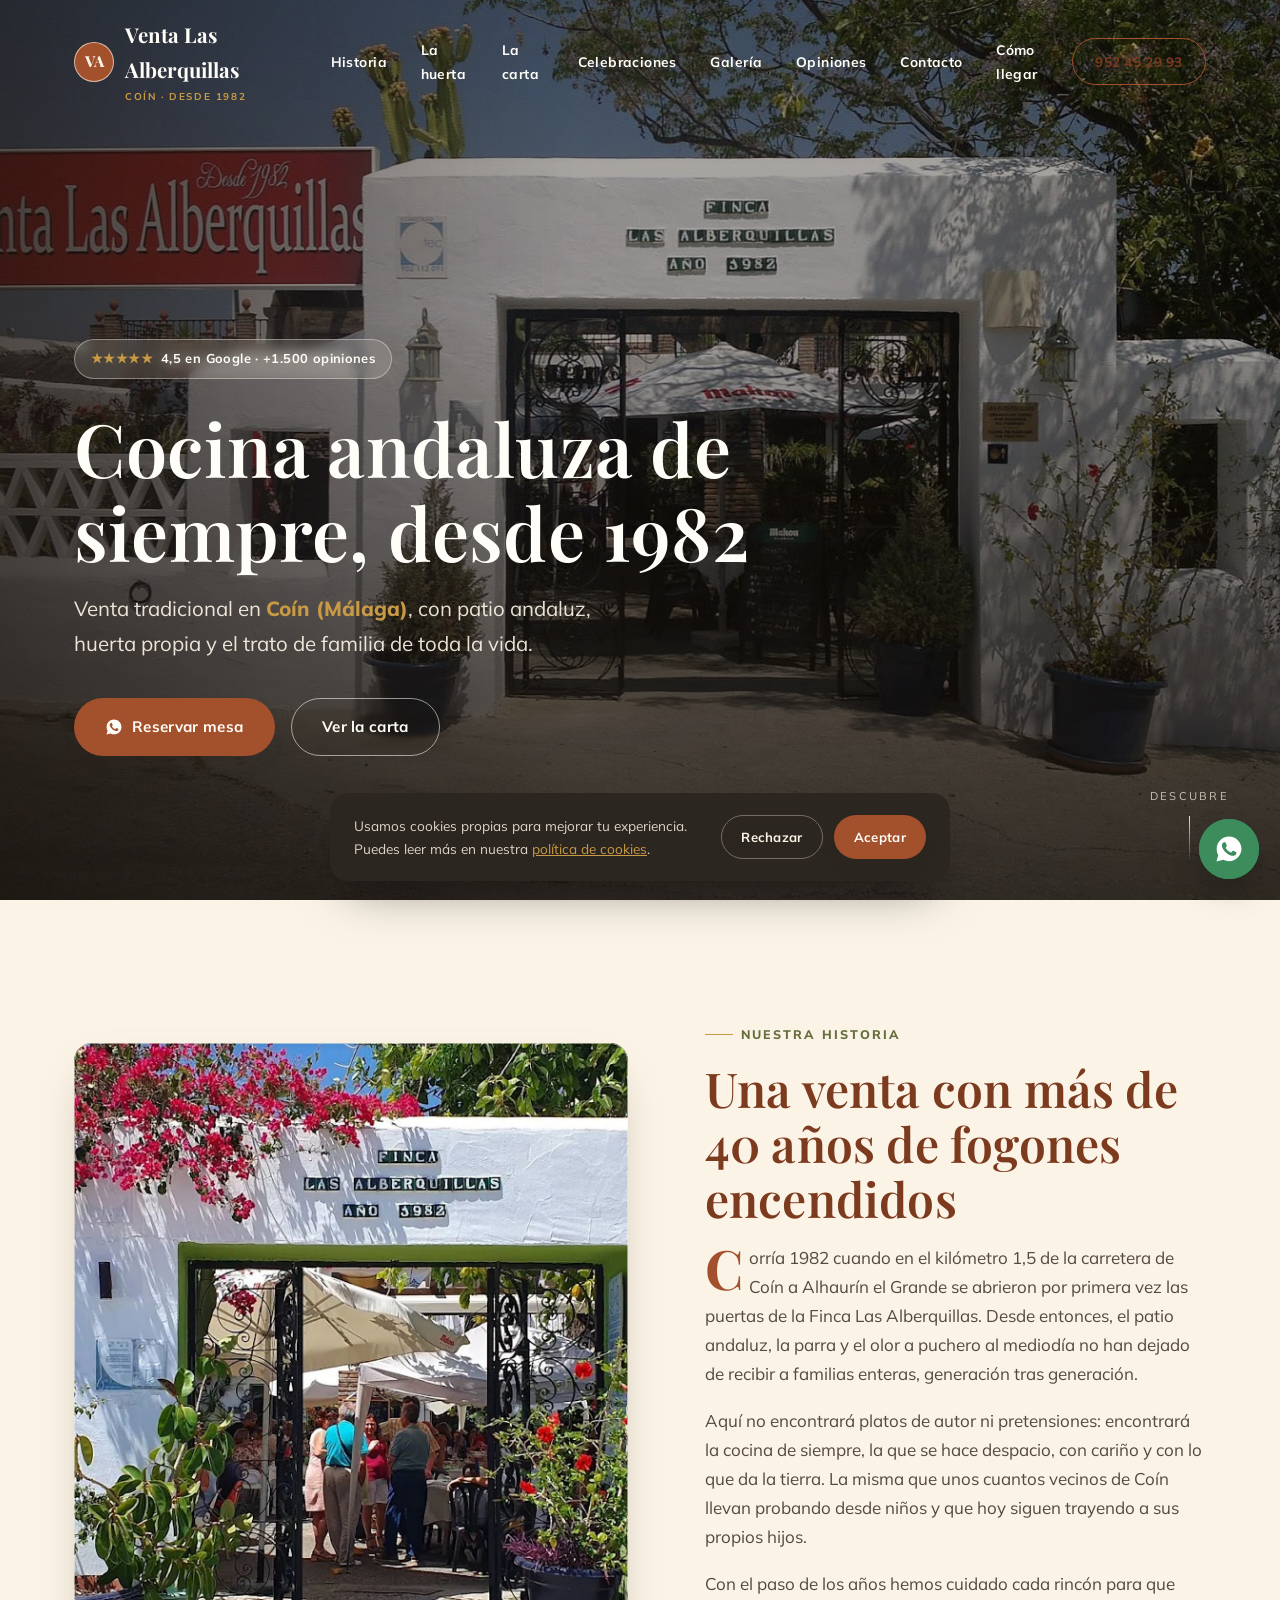
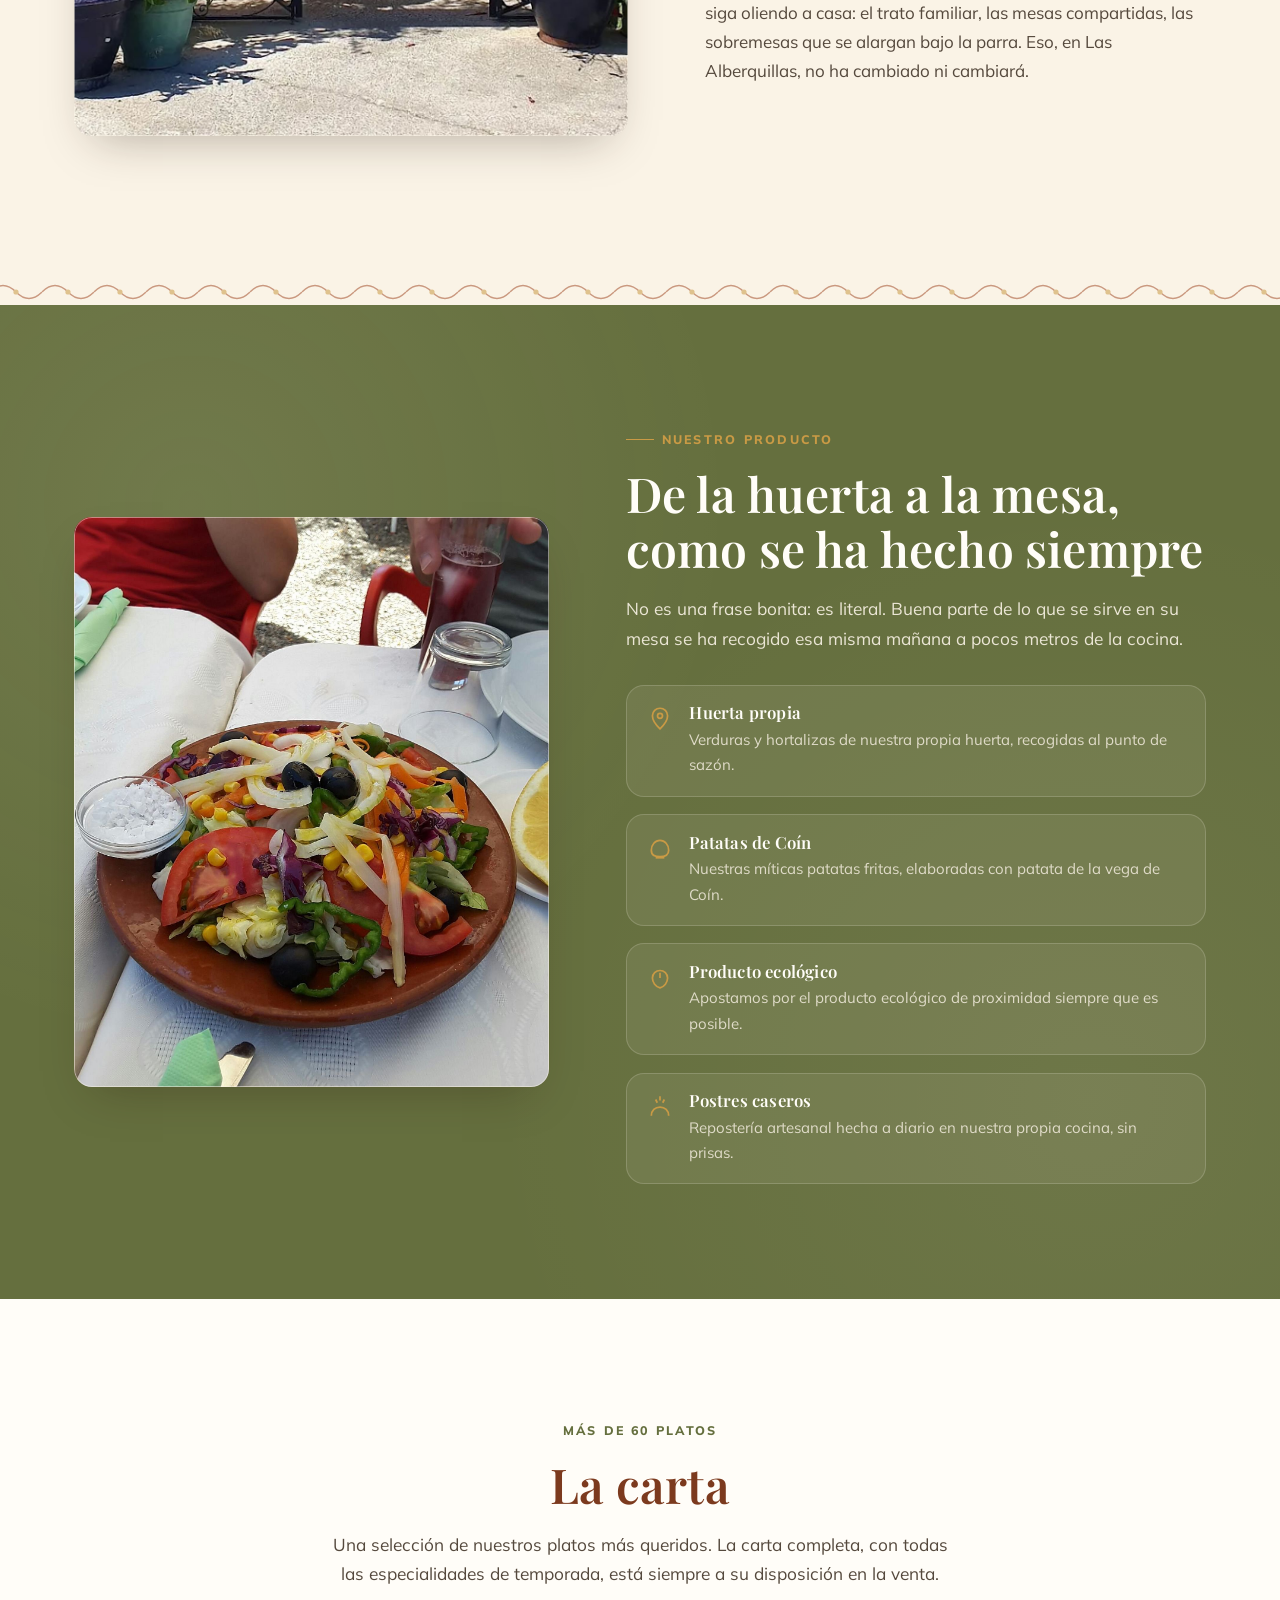
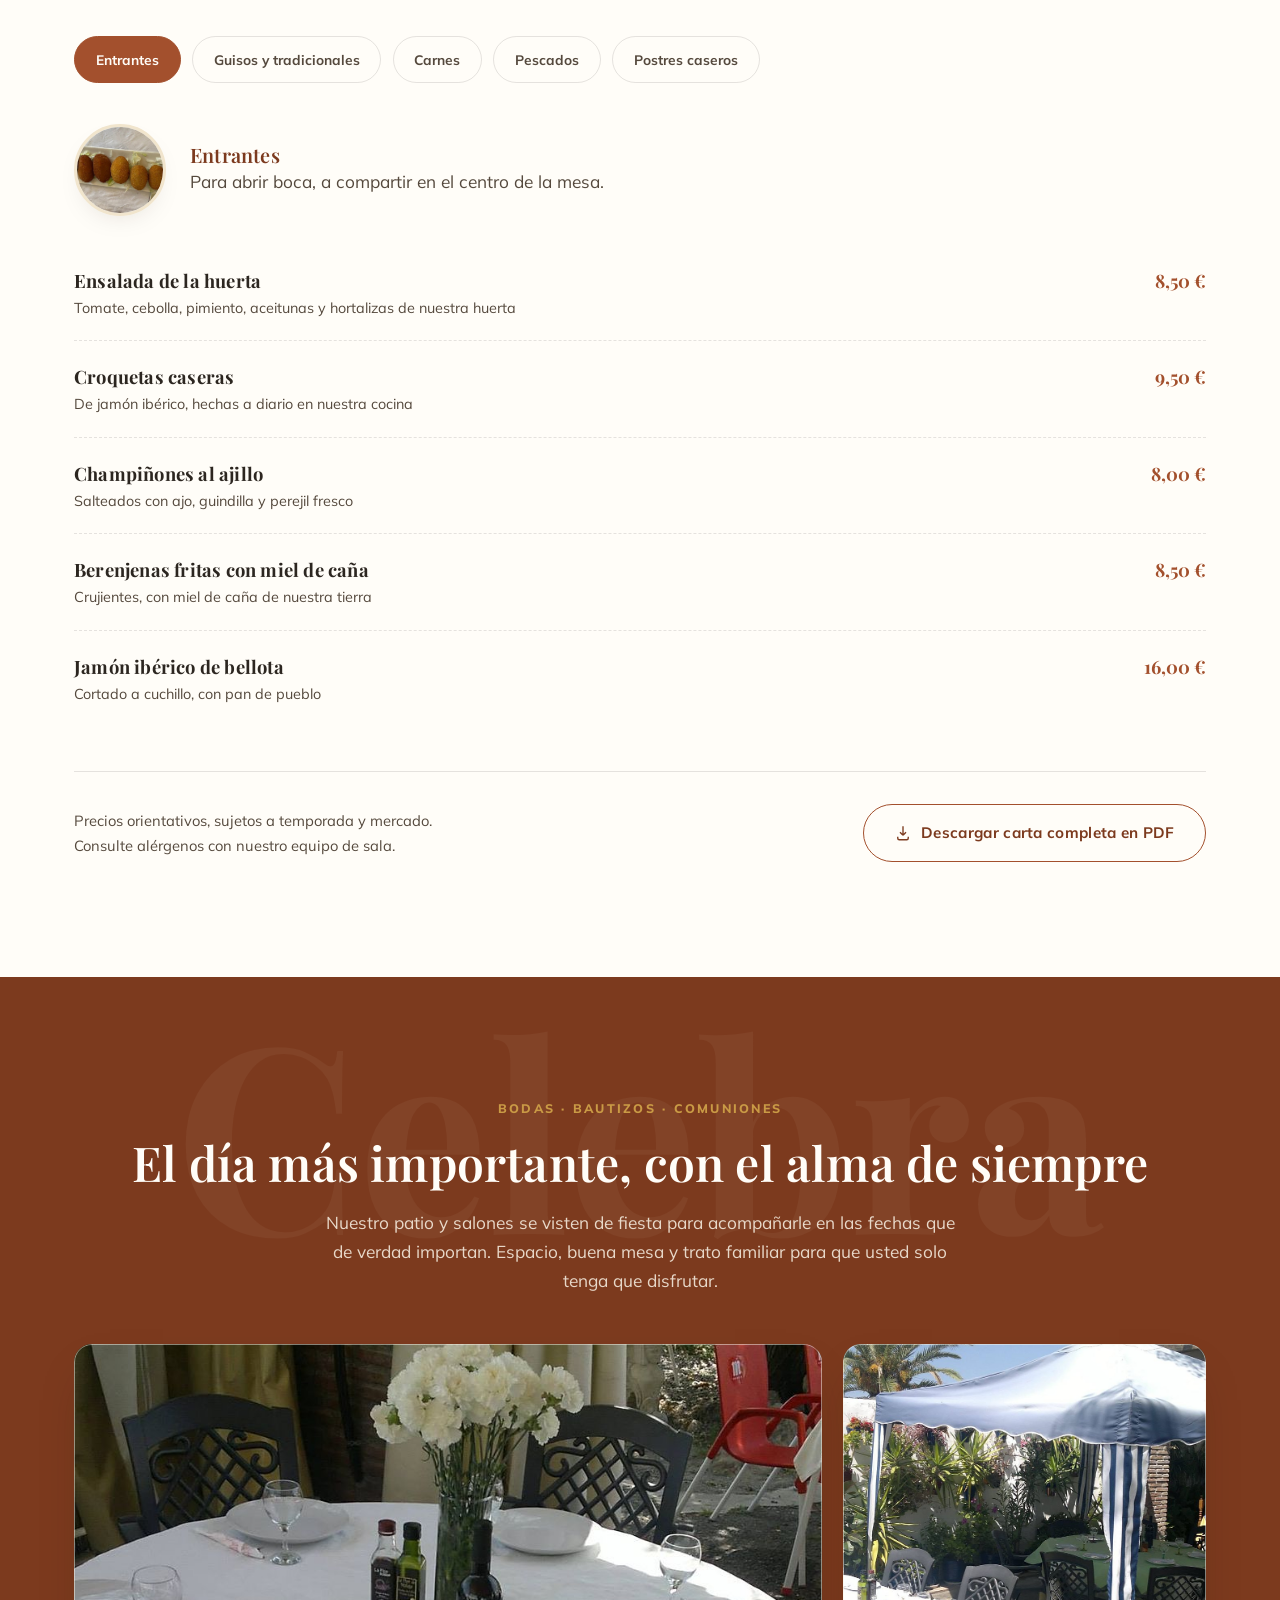
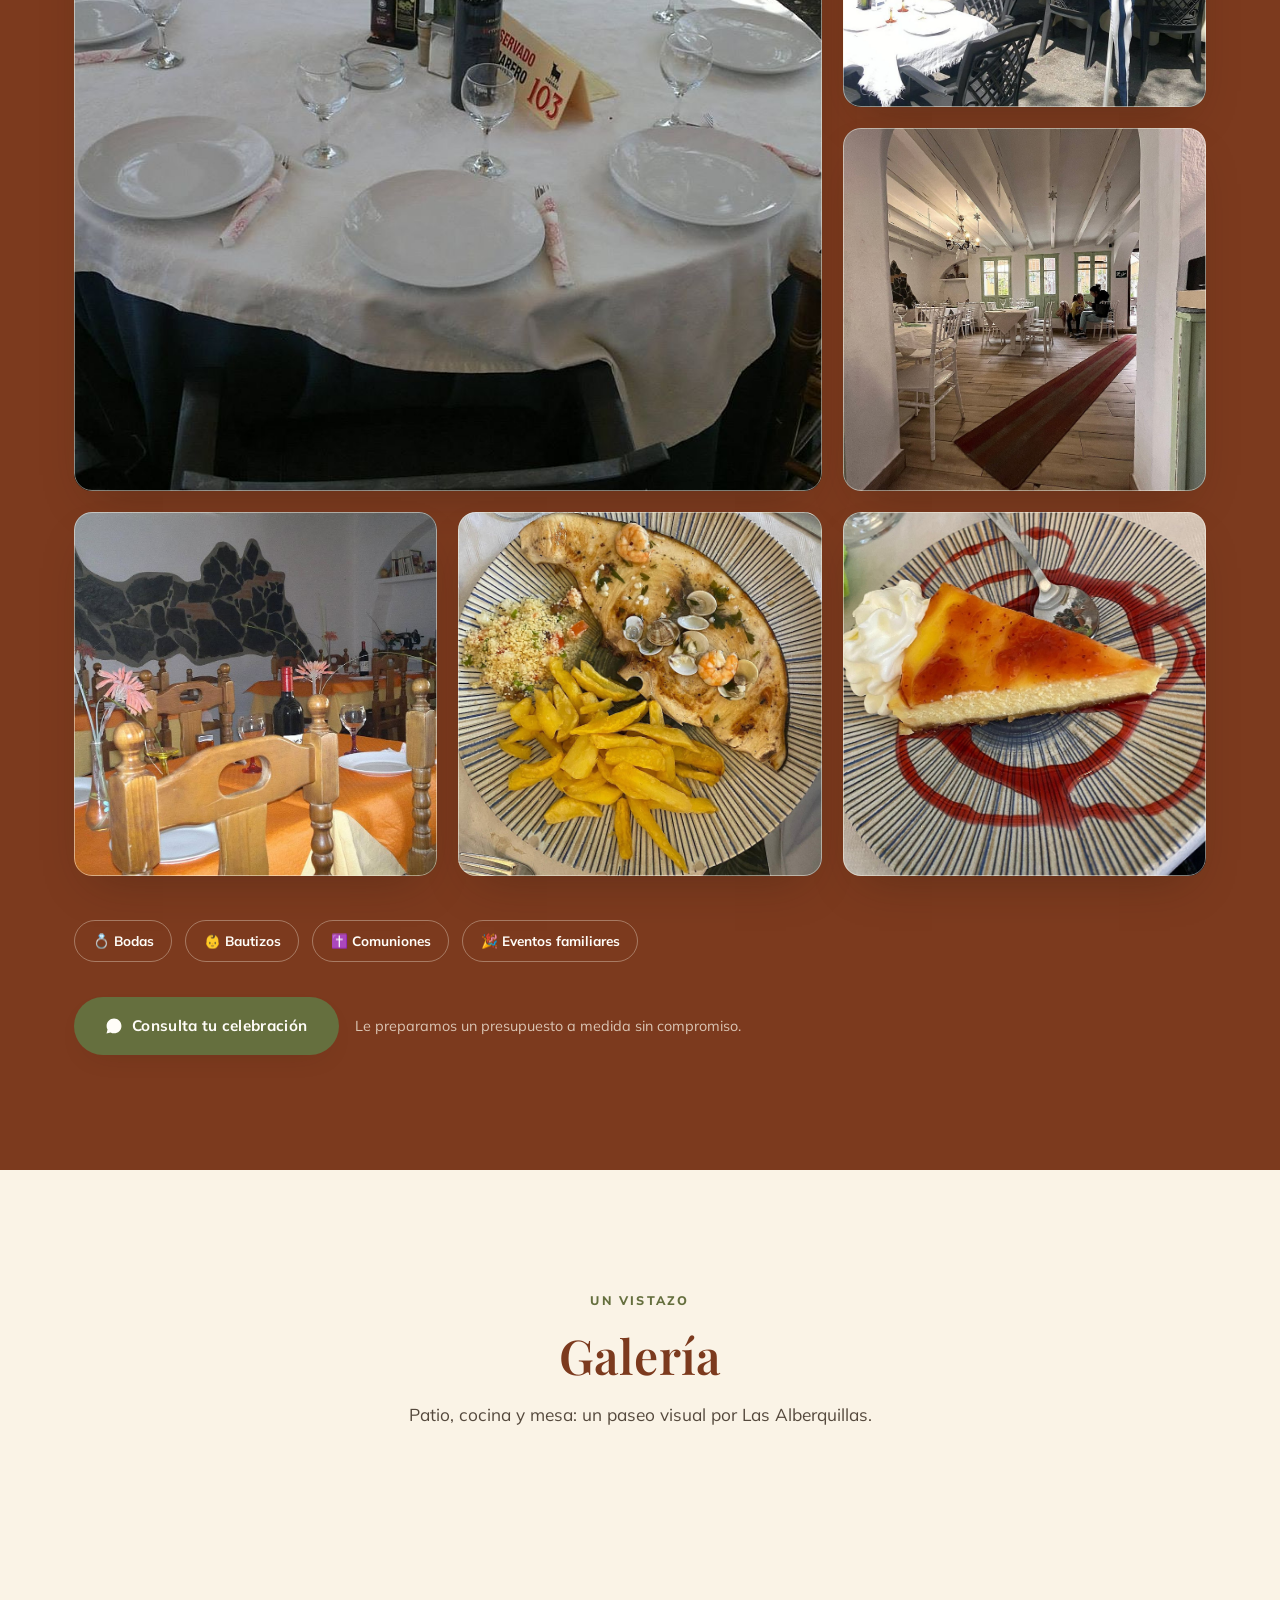
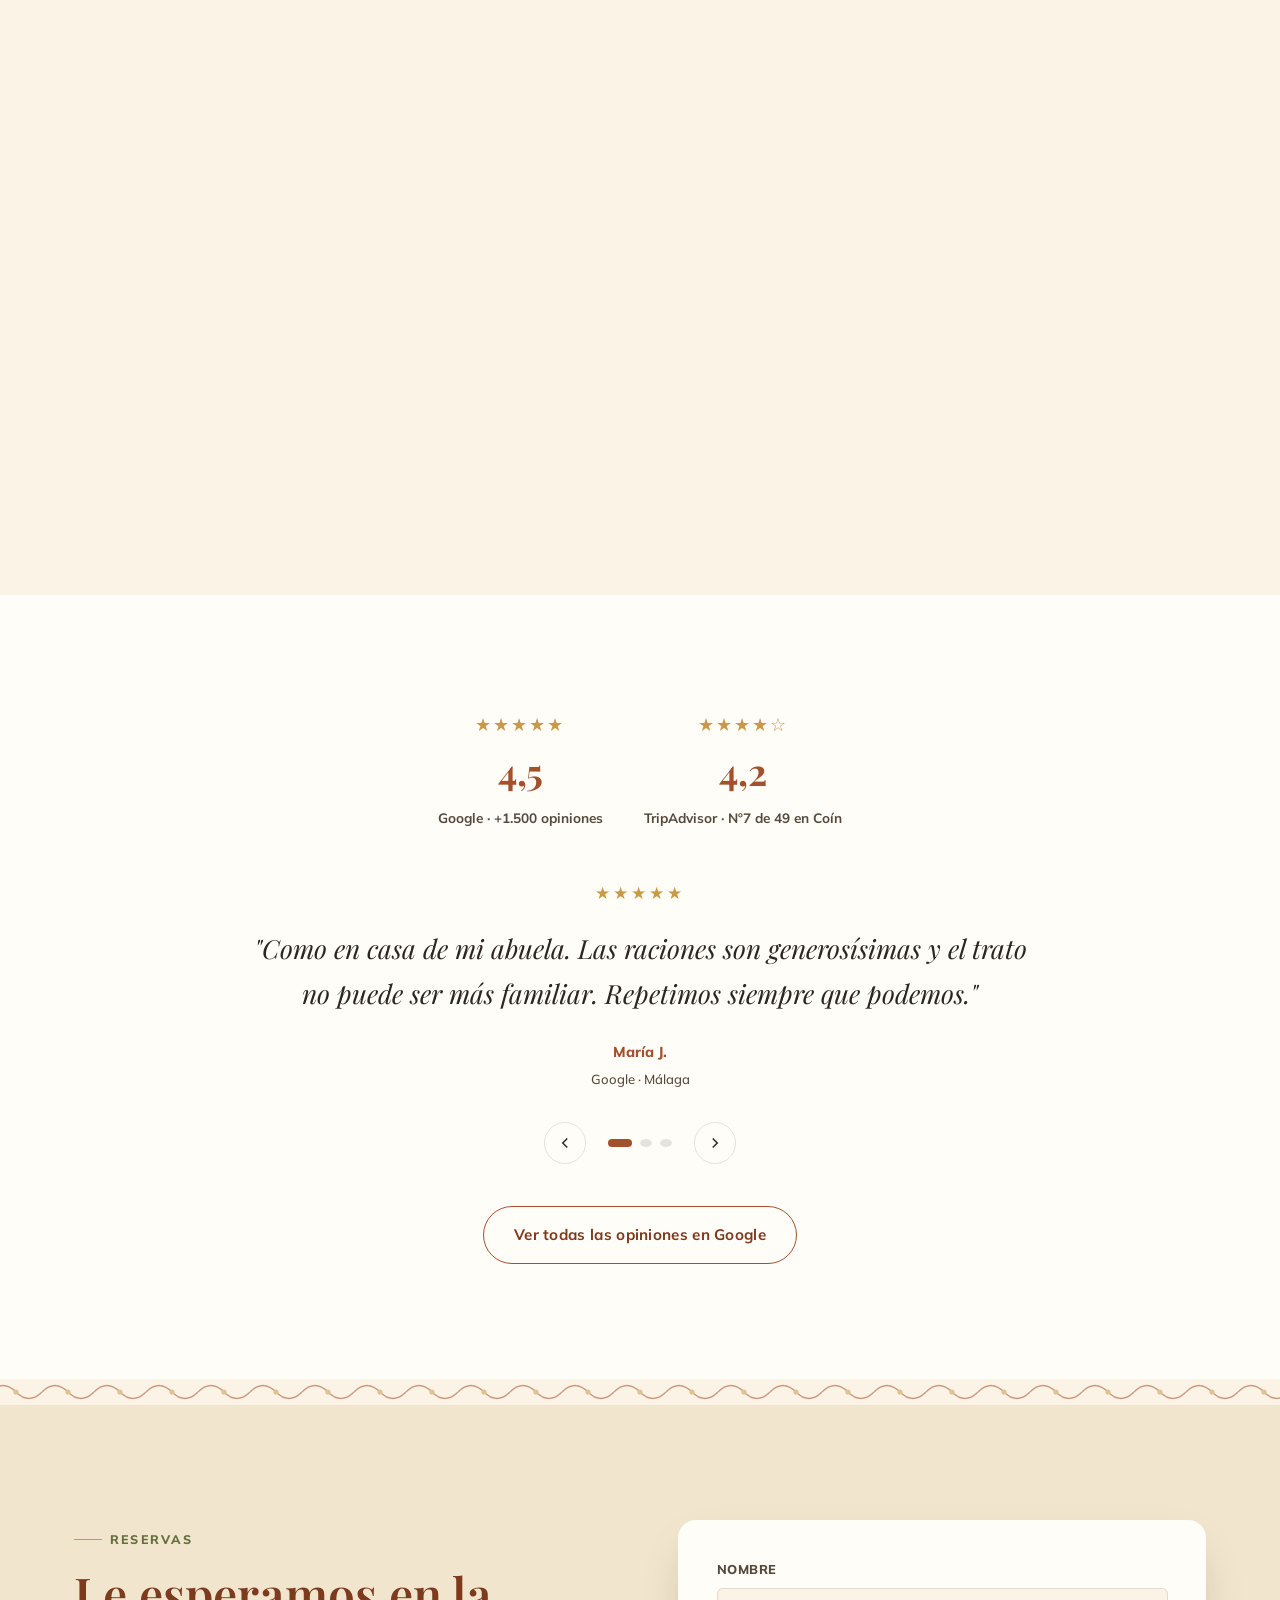
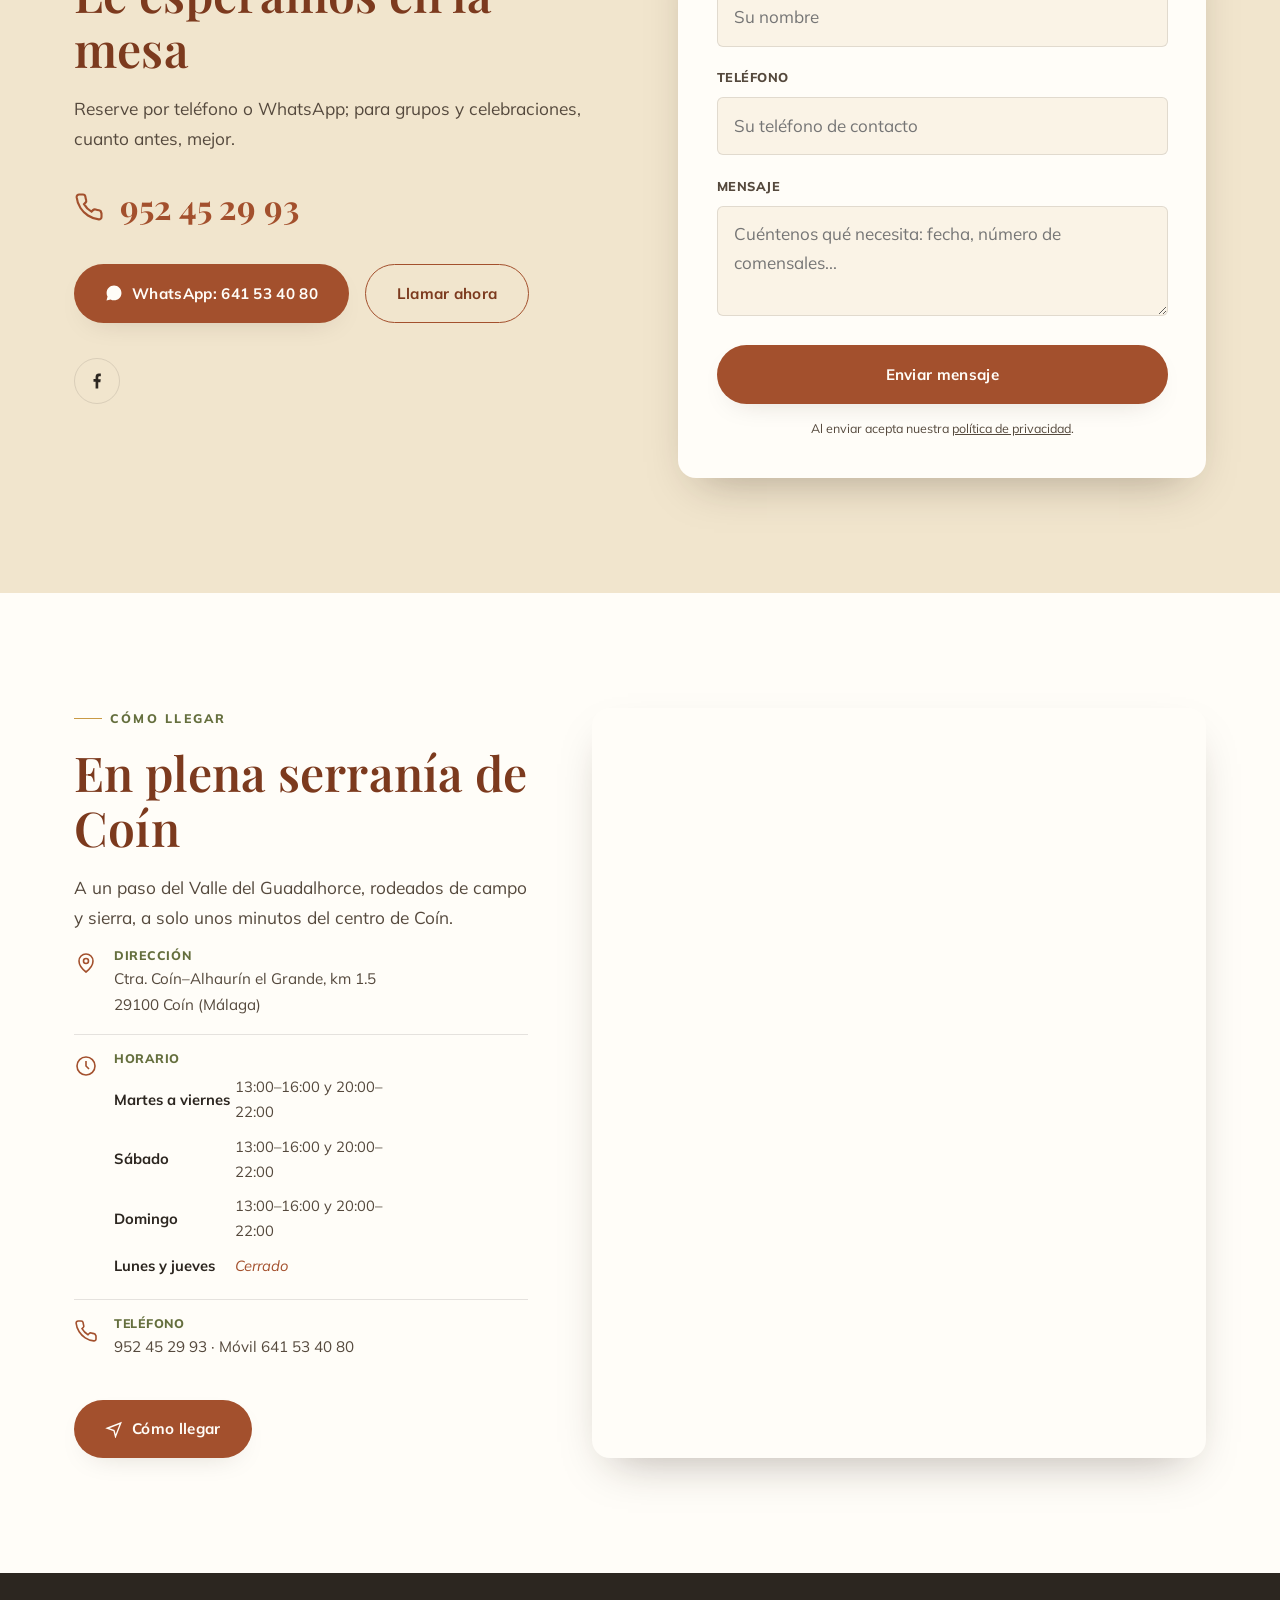
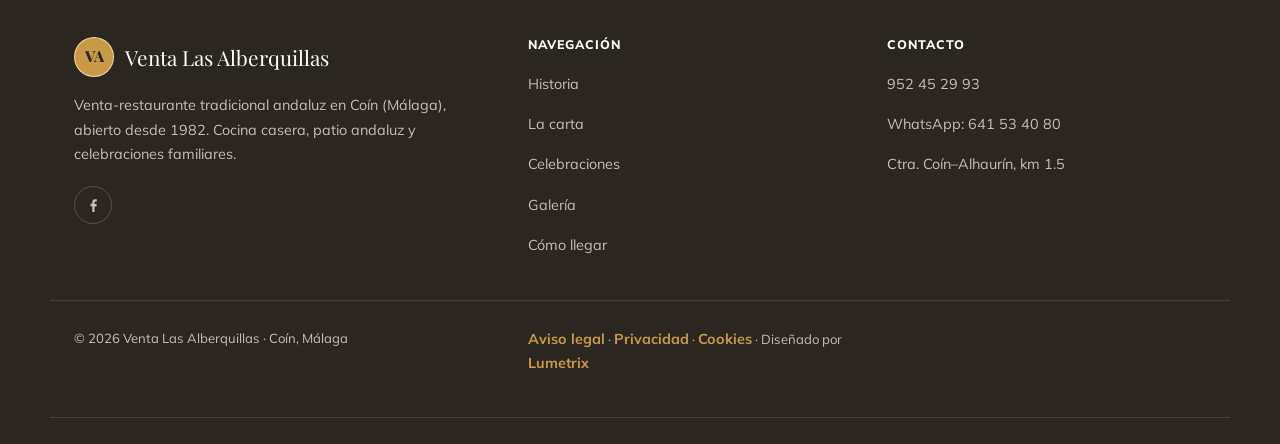
==== commit 80203847: "Nueva foto de hero: cartel rojo de la entrada Usa una foto de la fachada distinta a la de "Nuestra h" ====
--- a/index.html
+++ b/index.html
@@ -101,7 +101,7 @@
 
 <!-- ================= HERO ================= -->
 <section class="hero" id="inicio">
-  <div class="hero__fondo" id="heroFondo" style="background-image: url('img/patio-entrada.jpg');"></div>
+  <div class="hero__fondo" id="heroFondo" style="background-image: url('img/fachada-cartel.jpg');"></div>
   <div class="hero__velo"></div>
   <div class="contenedor hero__contenido">
     <div class="hero__insignia reveal visible">
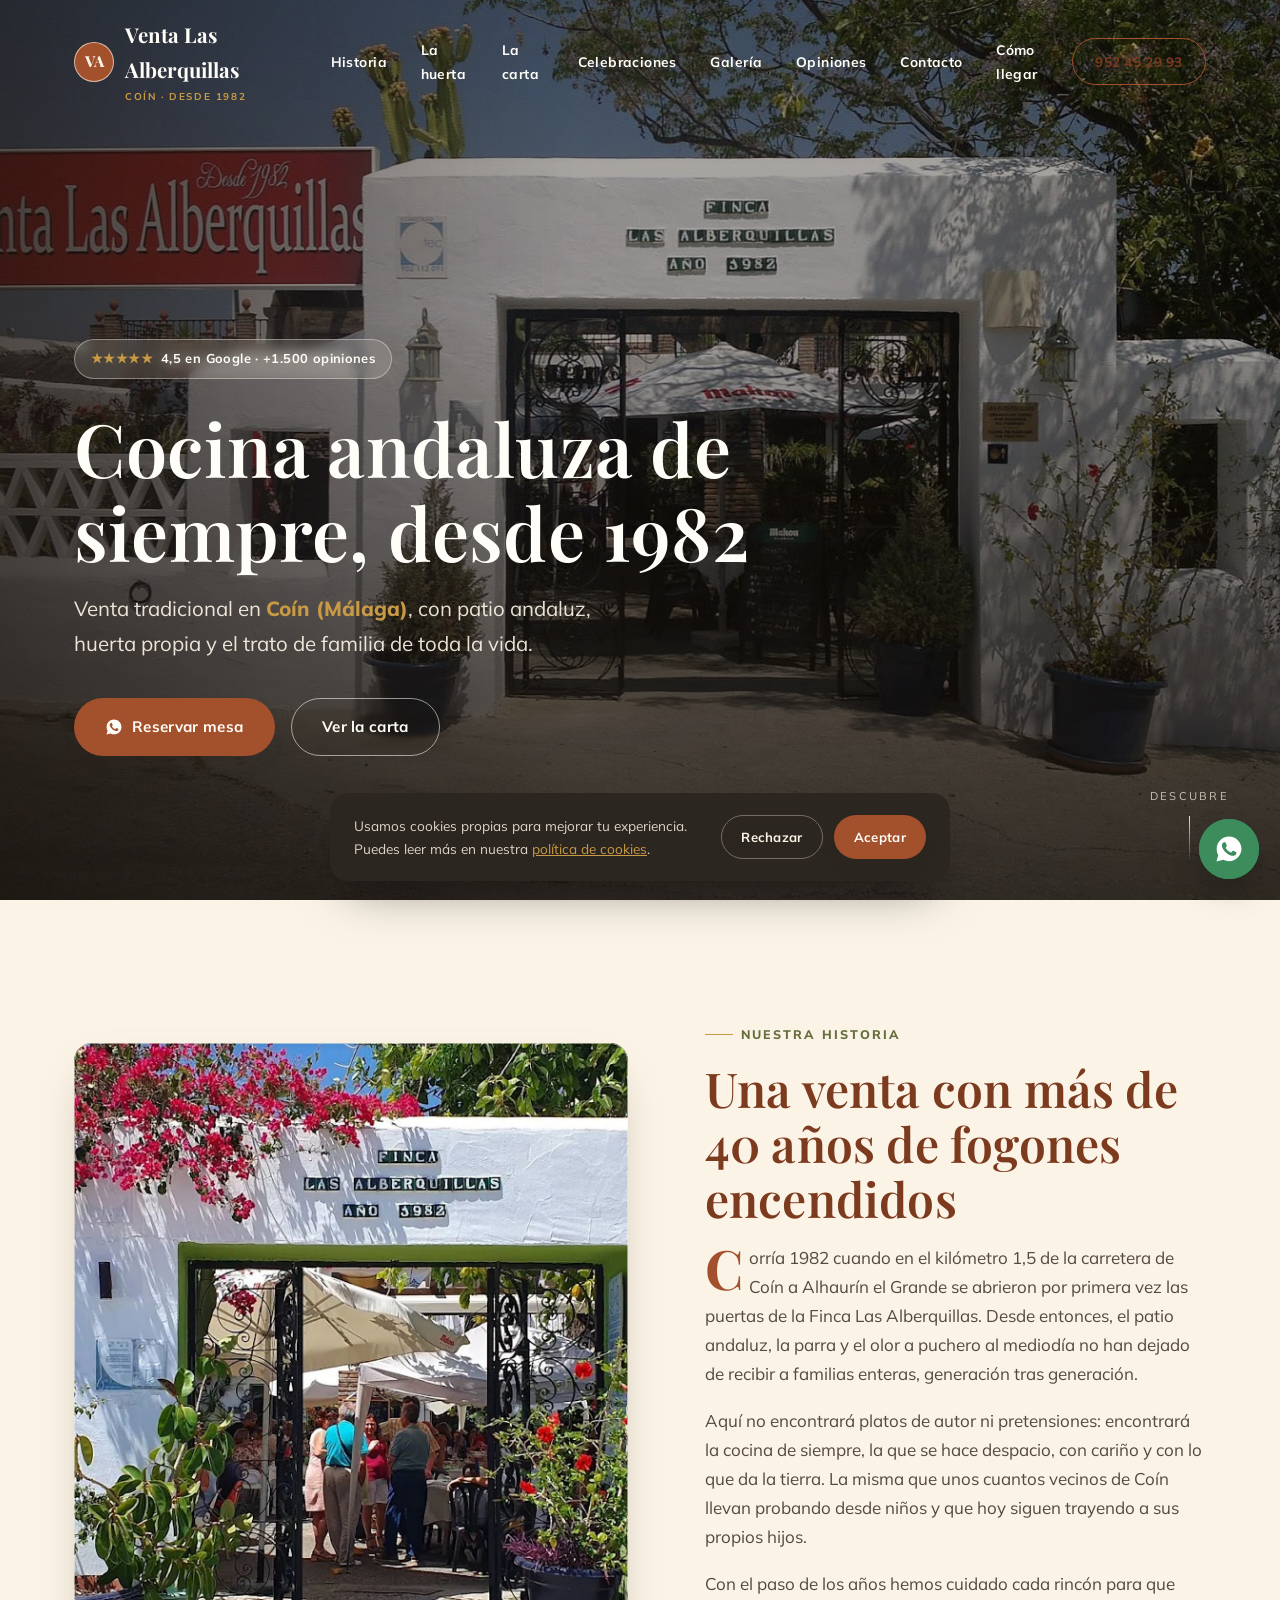
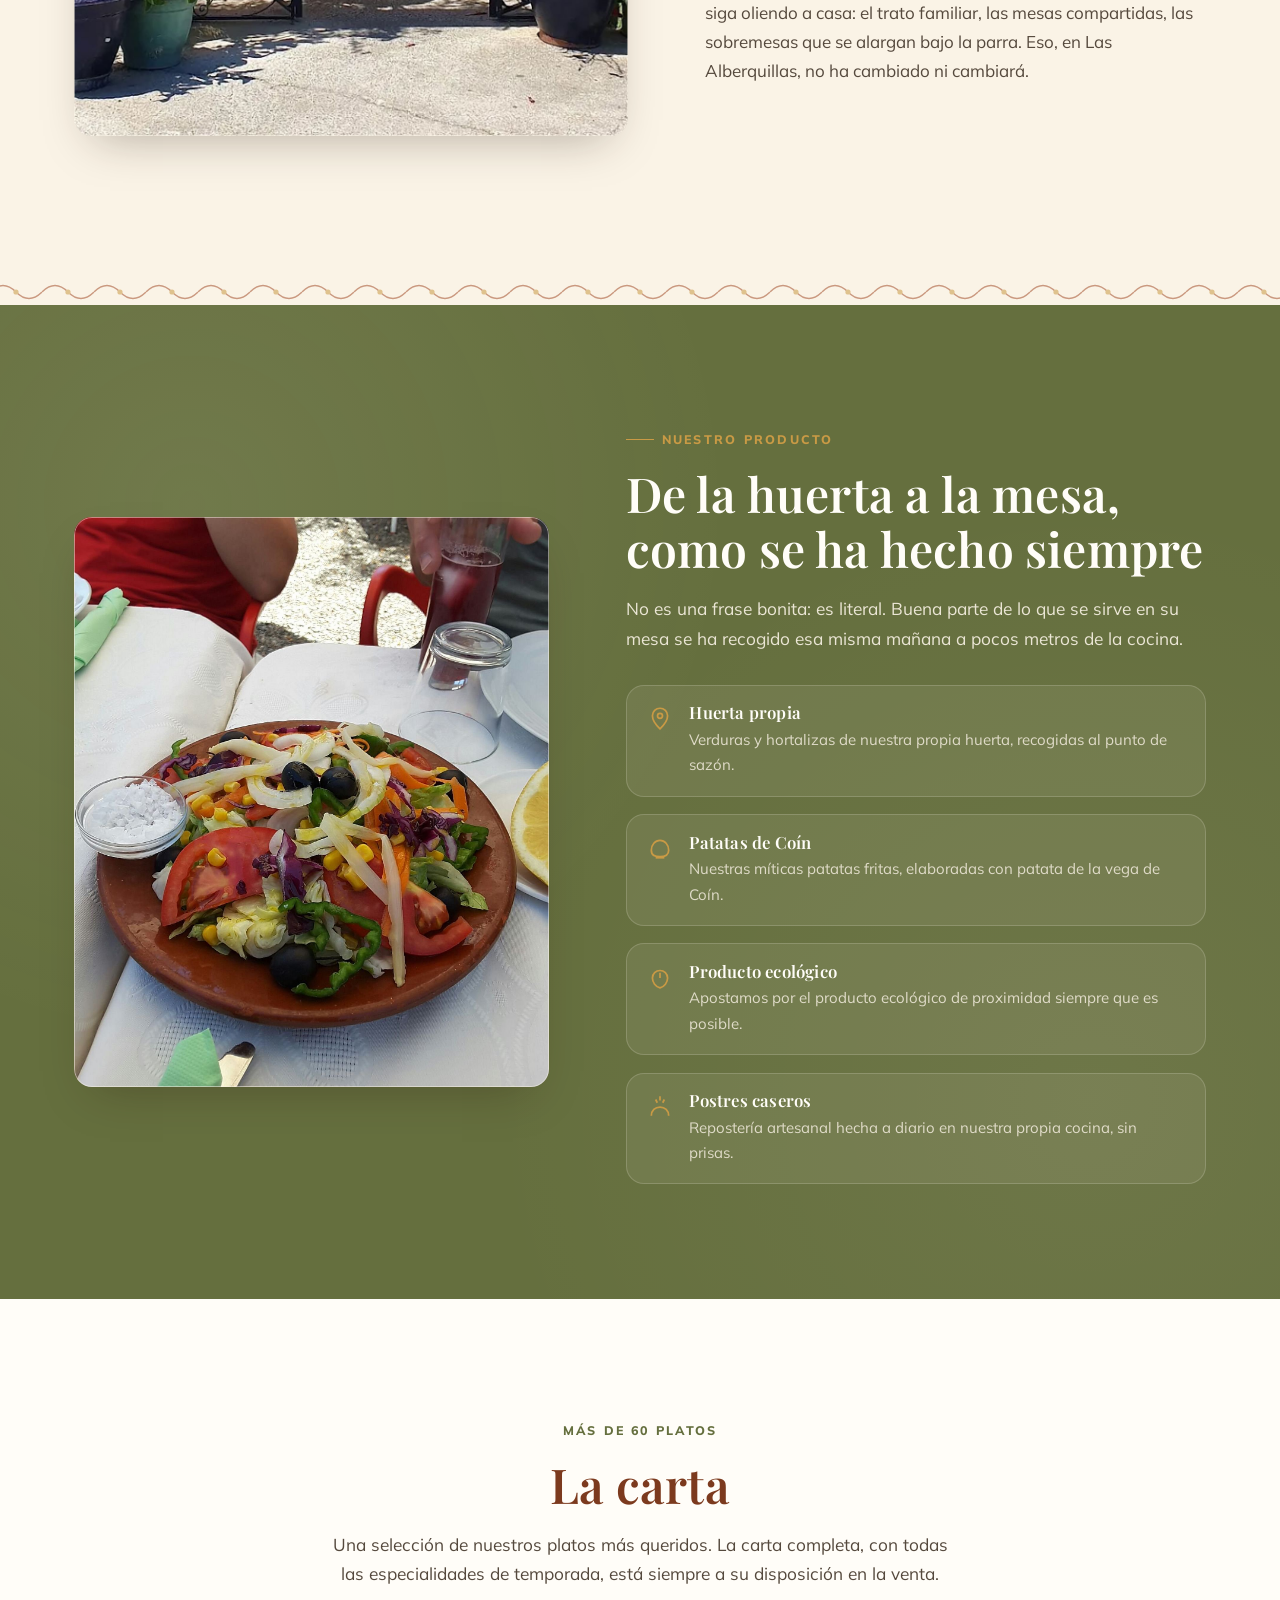
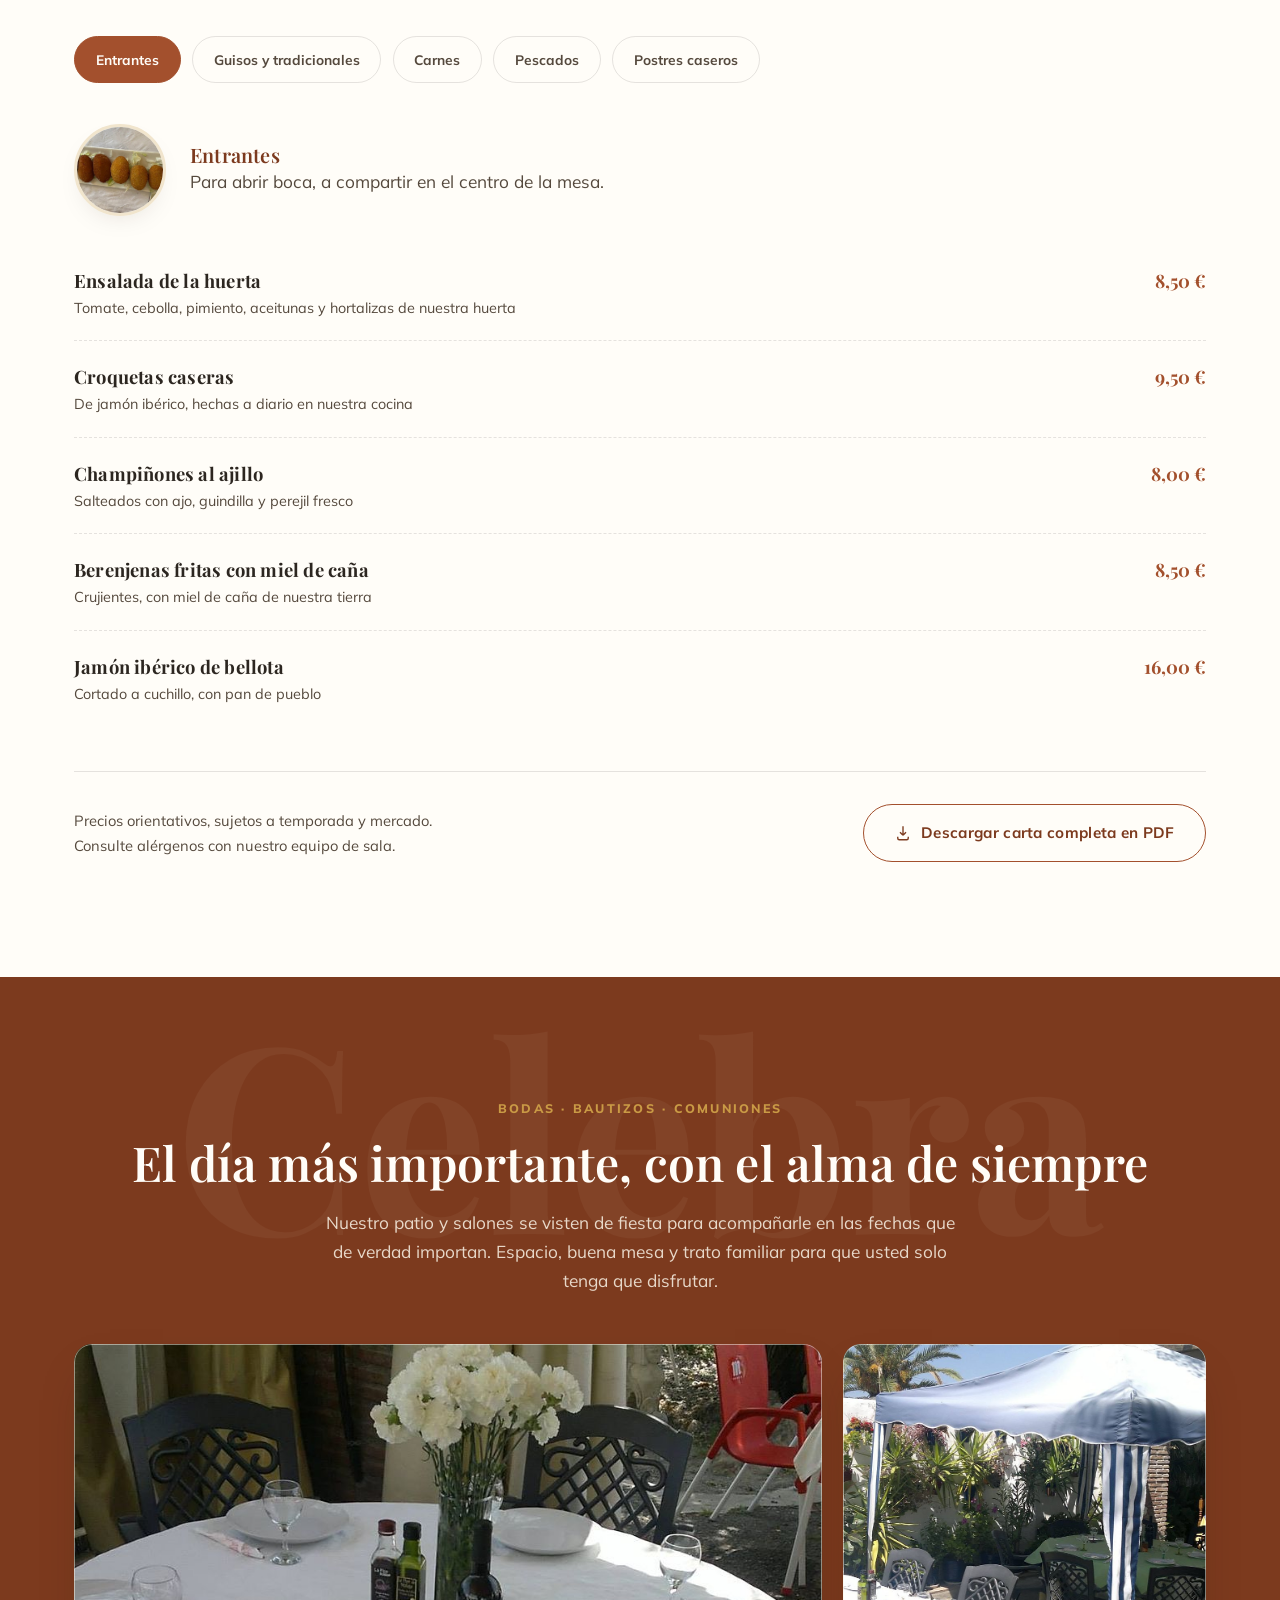
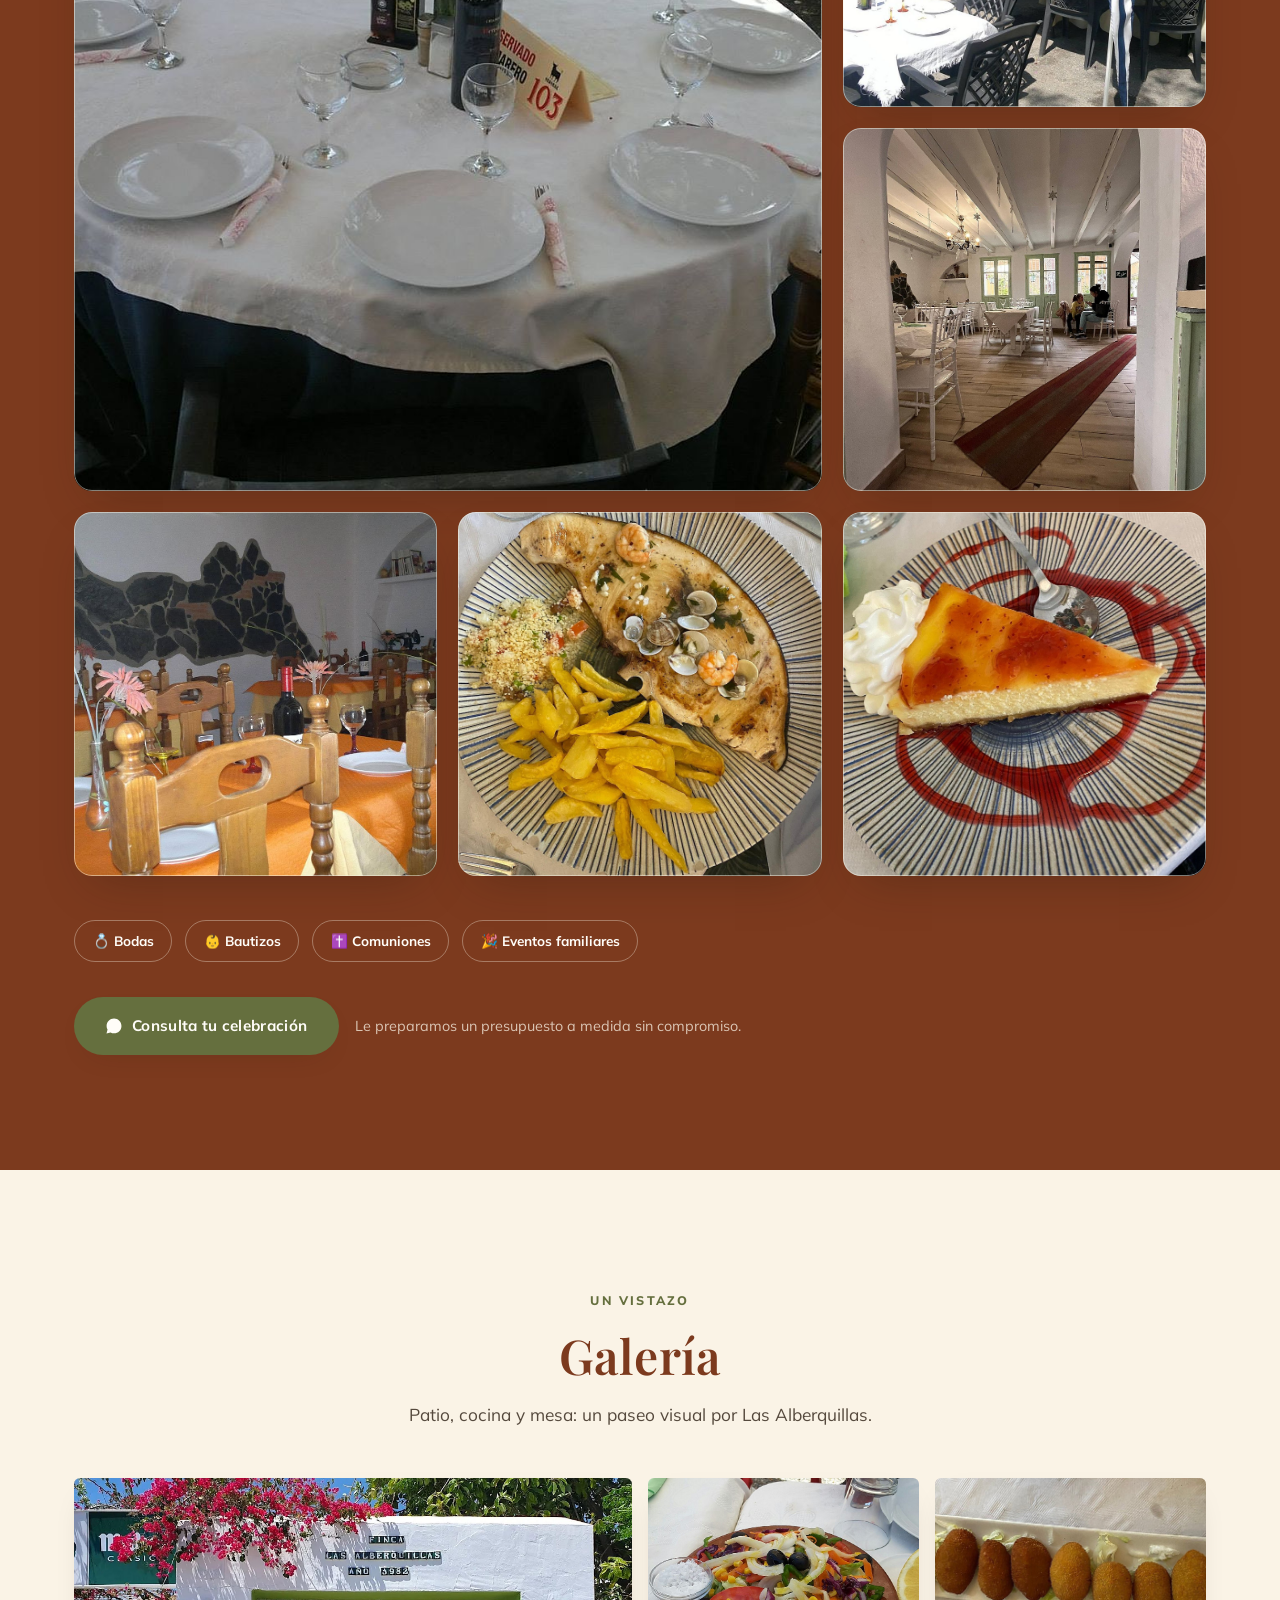
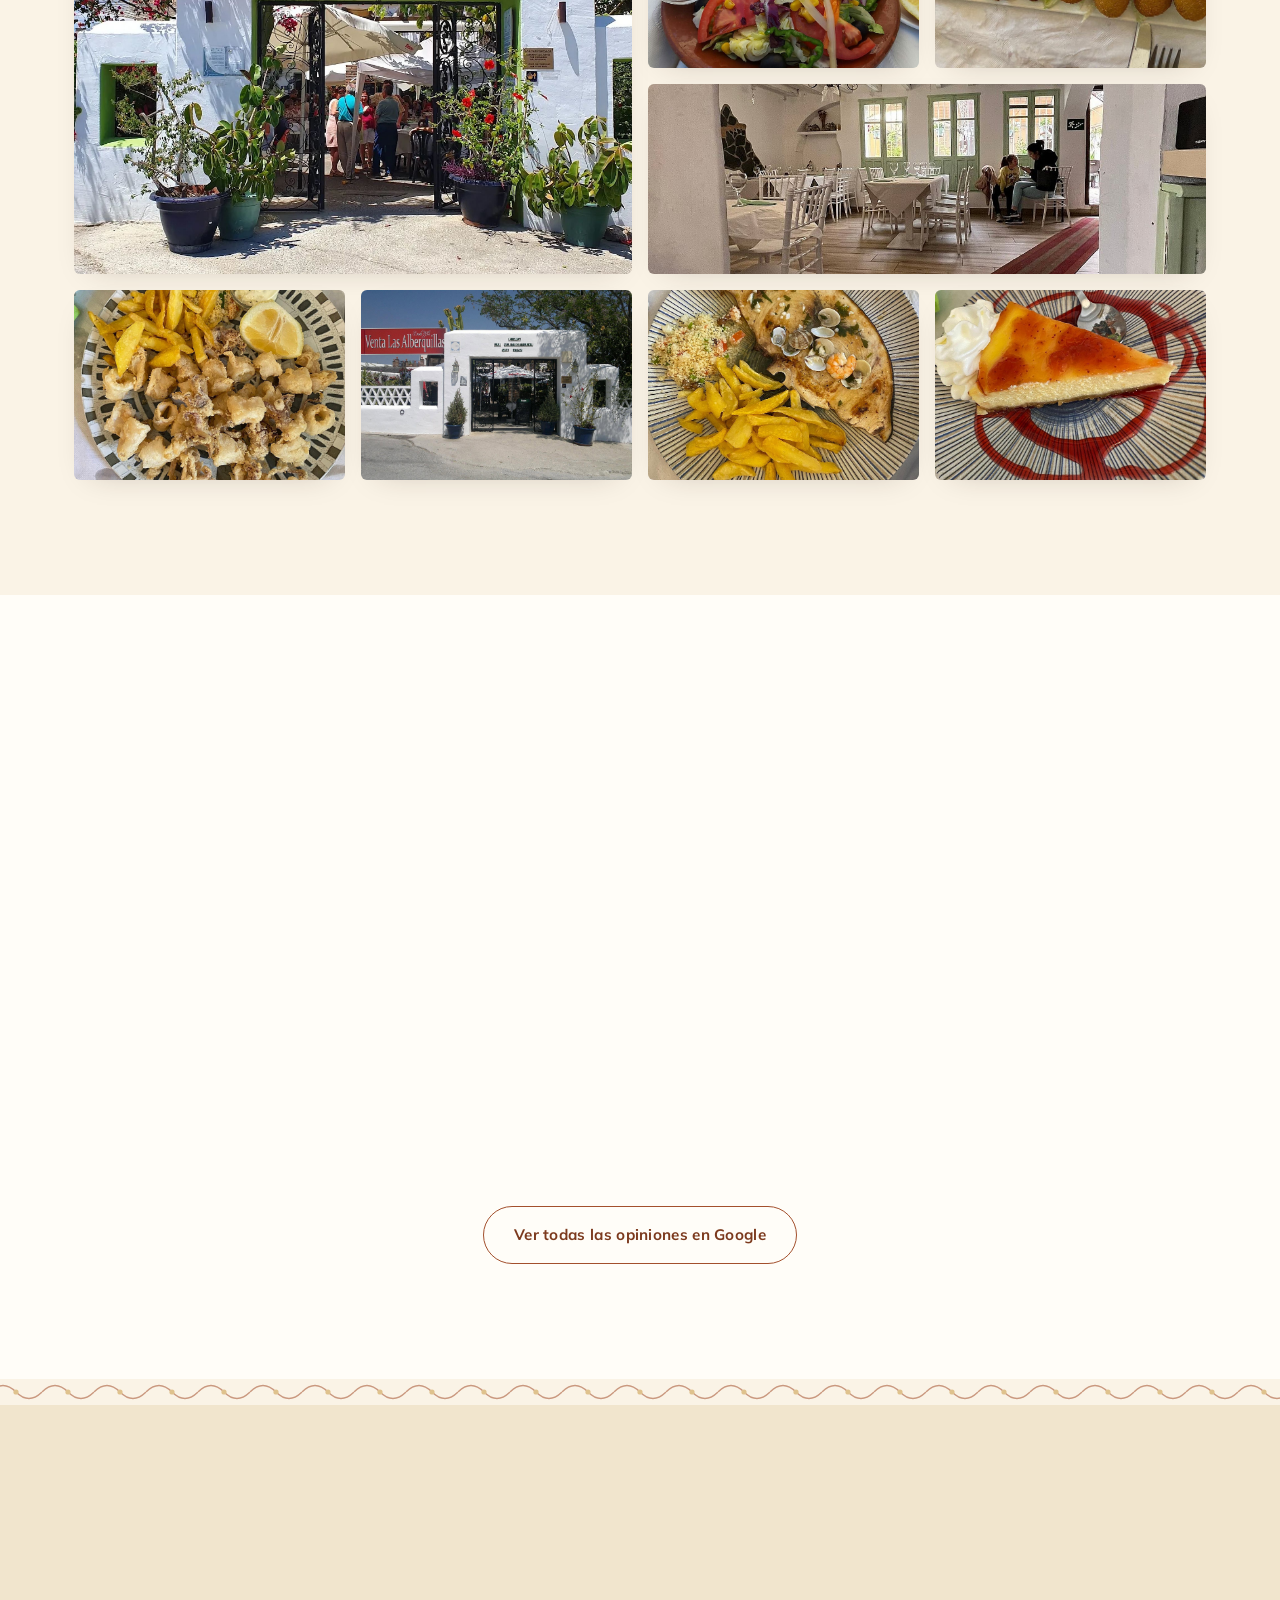
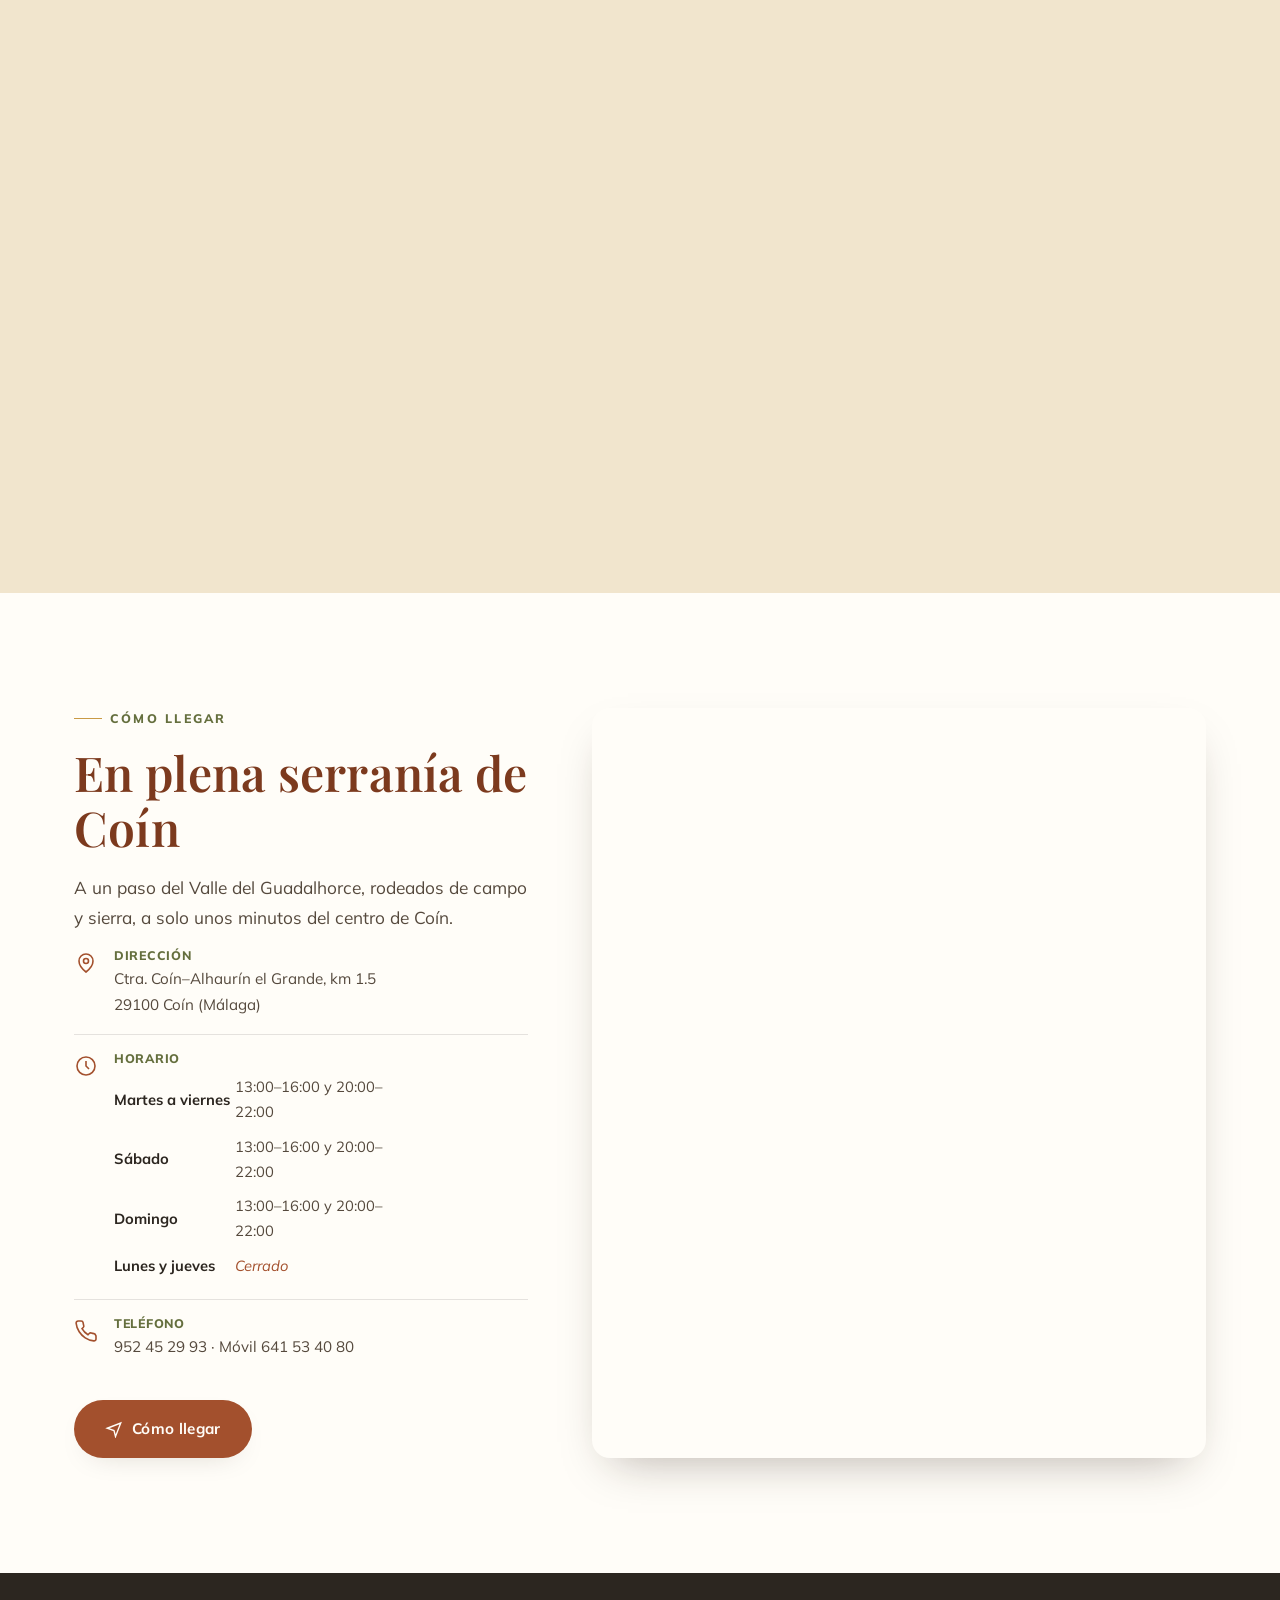
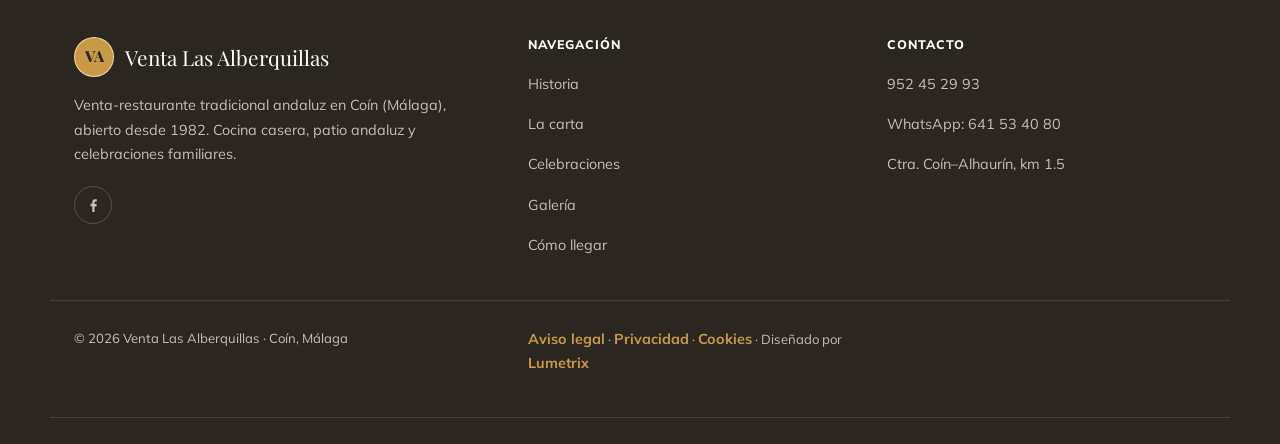
==== commit 443b517c: "Completar galería con la foto del cartel de la entrada Sustituye el último placeholder pendiente por" ====
--- a/index.html
+++ b/index.html
@@ -388,9 +388,9 @@
         <img src="img/plato-calamares.jpg" alt="Calamares fritos" loading="lazy" width="600" height="600">
         <div class="galeria__velo"><span>Calamares fritos</span></div>
       </div>
-      <div class="galeria__item foto-pendiente reveal reveal--zoom retraso-2">
-        <svg viewBox="0 0 24 24" fill="none" stroke="currentColor" stroke-width="1.4" style="width:30px;height:30px;"><rect x="3" y="5" width="18" height="14" rx="2"/><circle cx="9" cy="10" r="2"/><path d="M21 16l-5.5-5.5a2 2 0 0 0-2.8 0L4 19"/></svg>
-        <span style="font-size:0.78rem;">Foto pendiente: fachada de noche</span>
+      <div class="galeria__item reveal reveal--zoom retraso-2">
+        <img src="img/fachada-cartel.jpg" alt="Cartel de Venta Las Alberquillas en la entrada, desde 1982" loading="lazy" width="2048" height="1151">
+        <div class="galeria__velo"><span>Desde 1982</span></div>
       </div>
       <div class="galeria__item reveal reveal--zoom retraso-4">
         <img src="img/plato-pescado-mariscos.jpg" alt="Pez espada con almejas" loading="lazy" width="600" height="600">
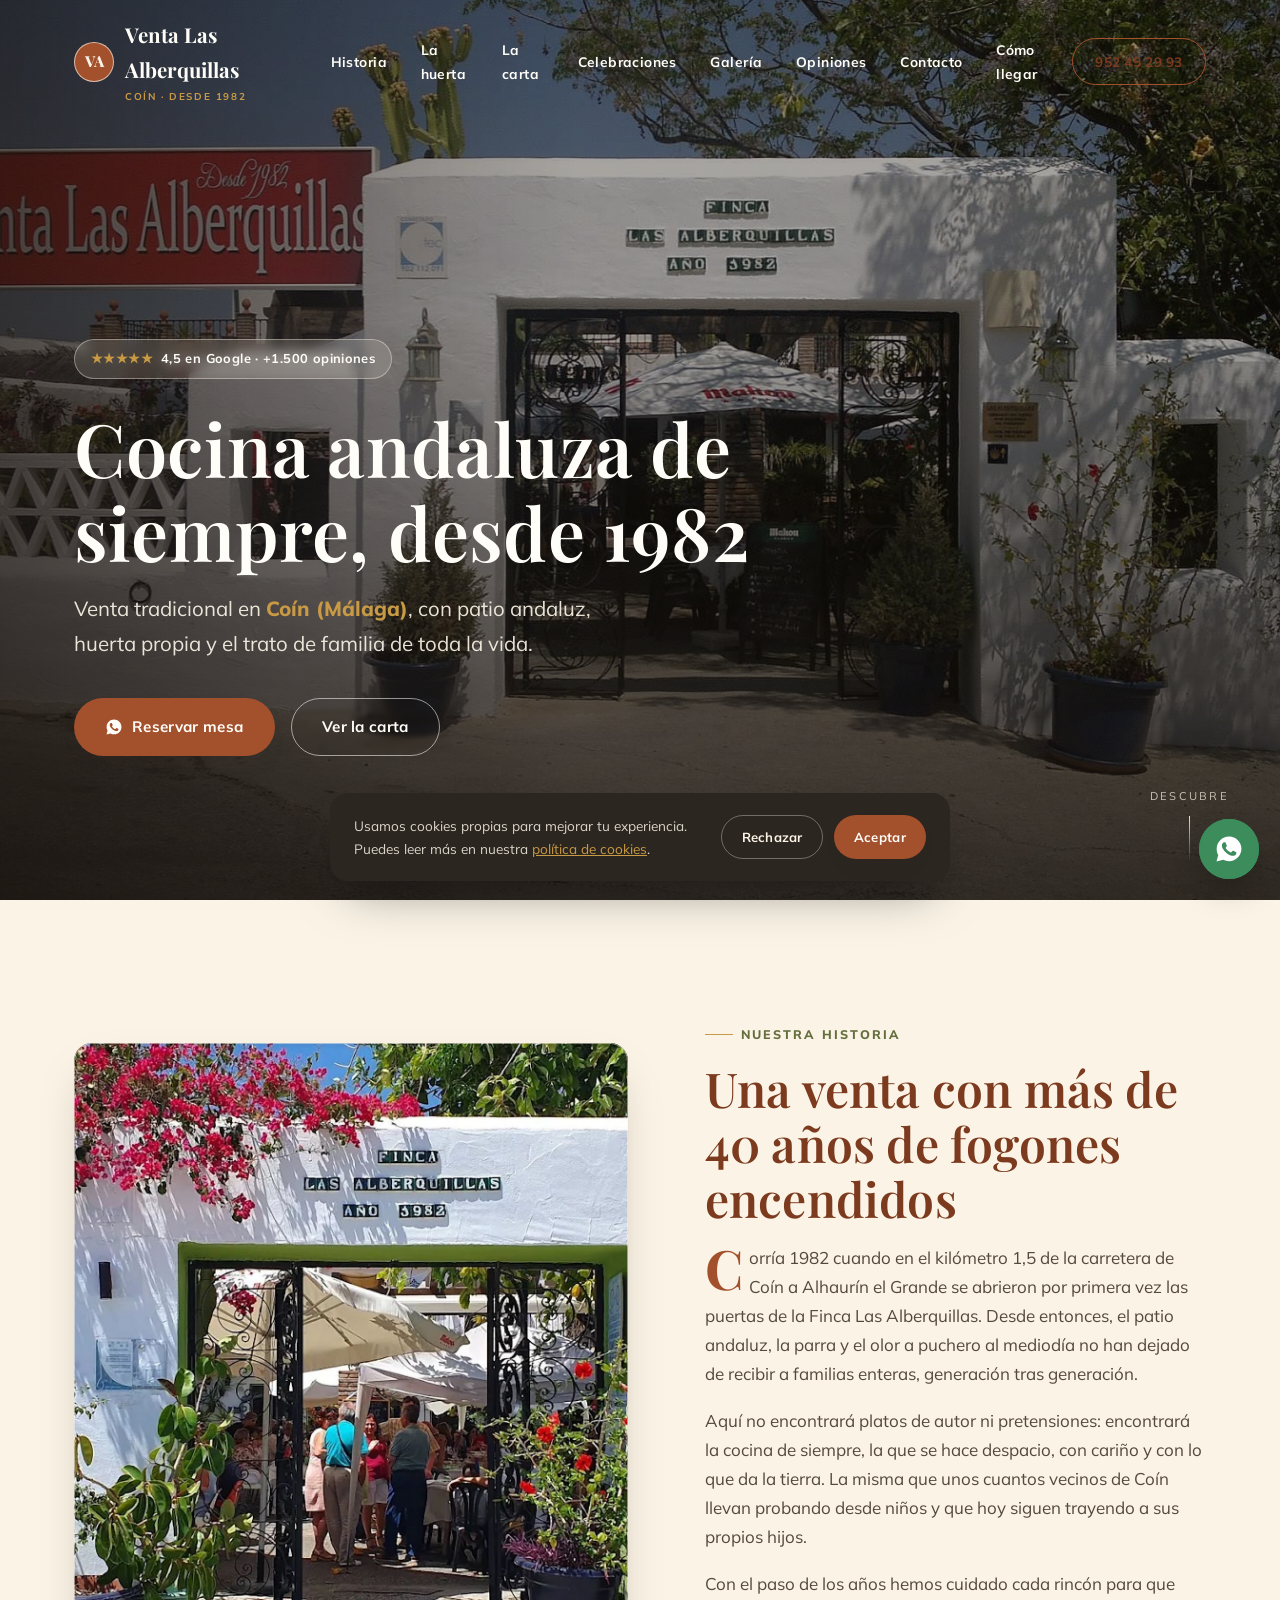
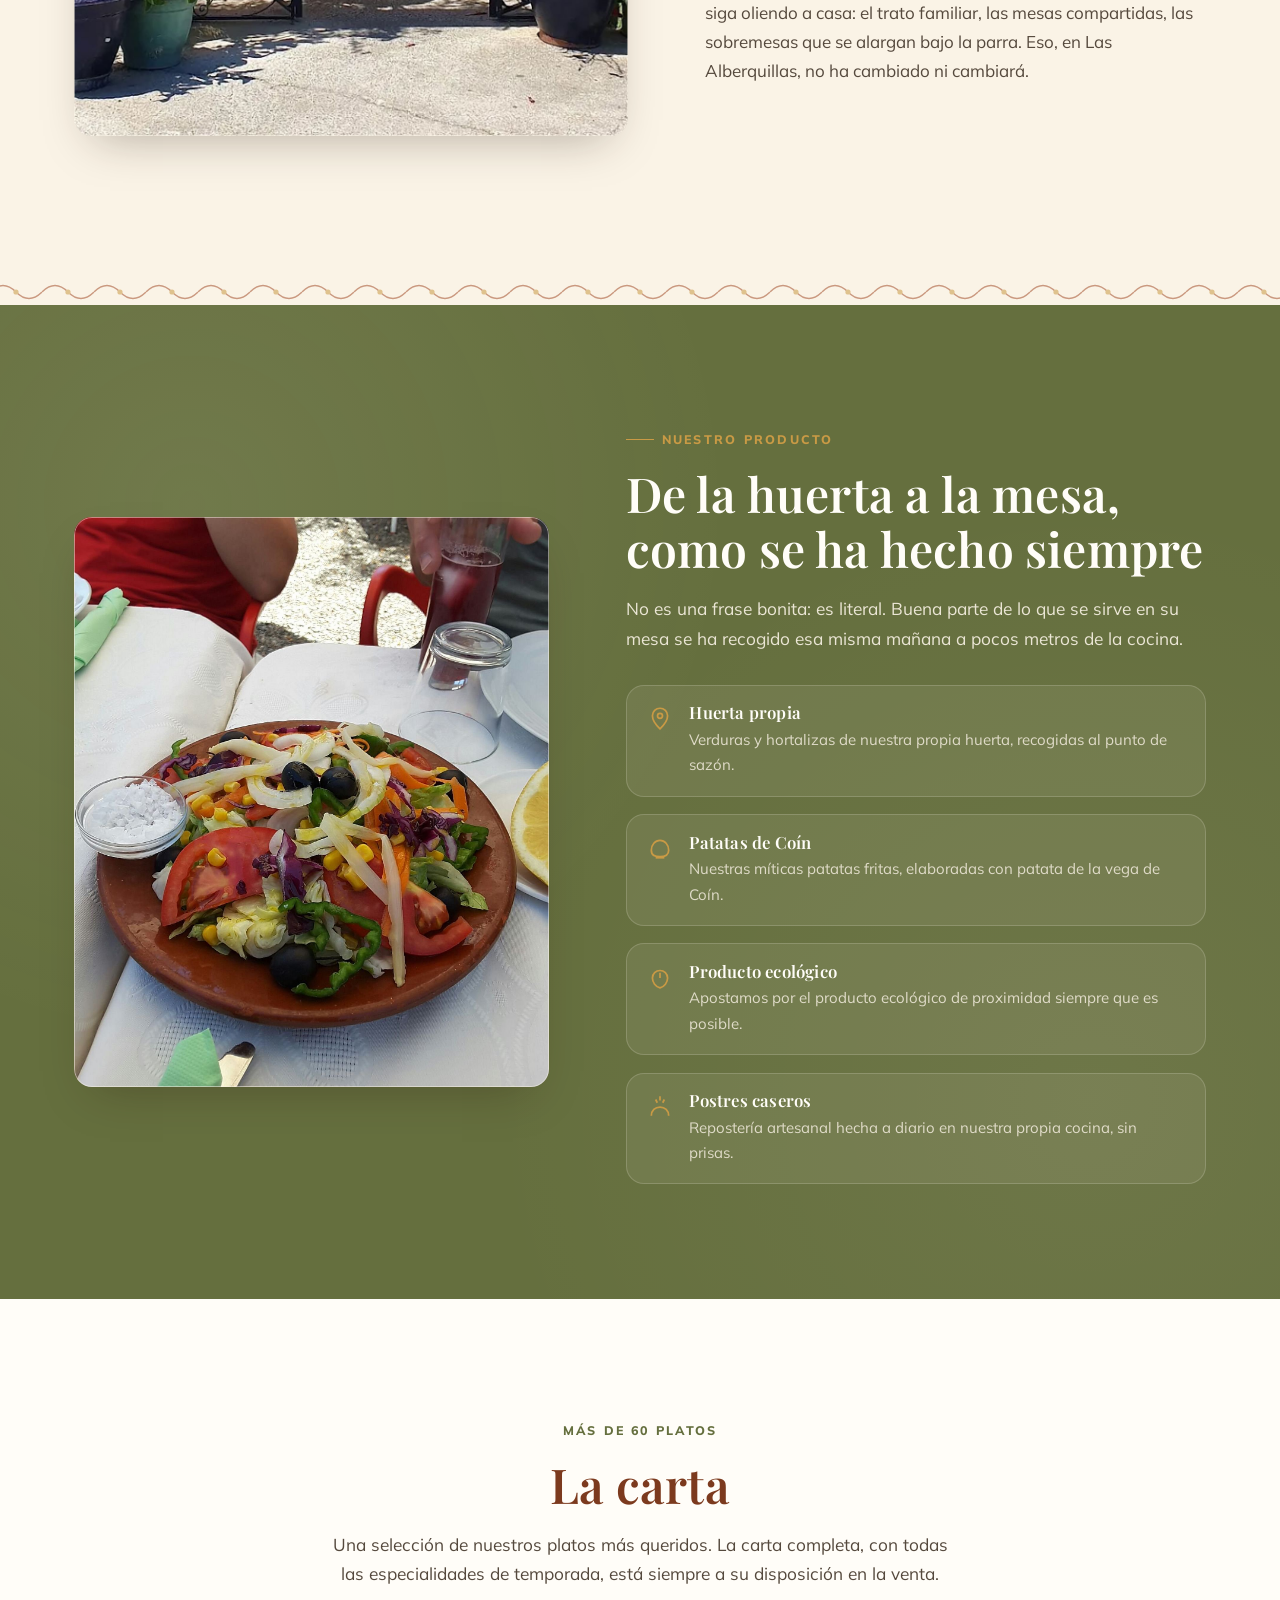
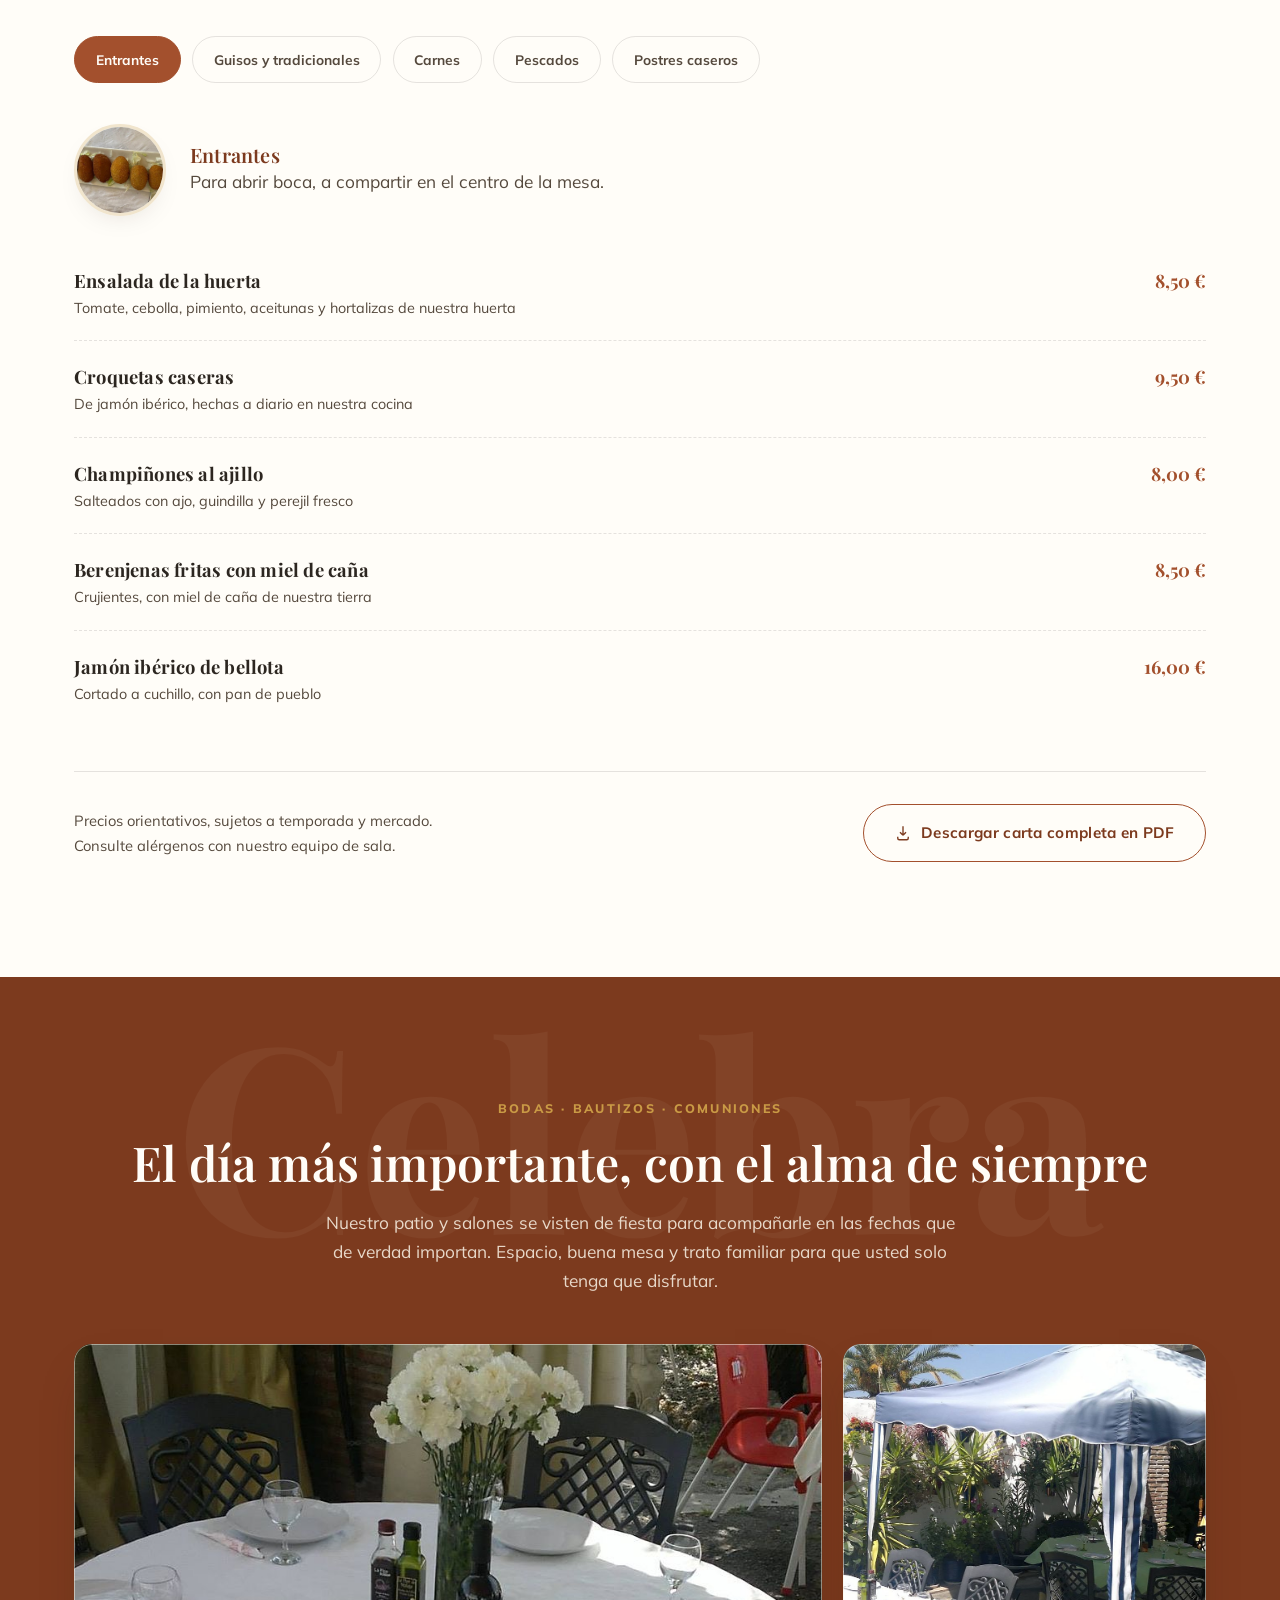
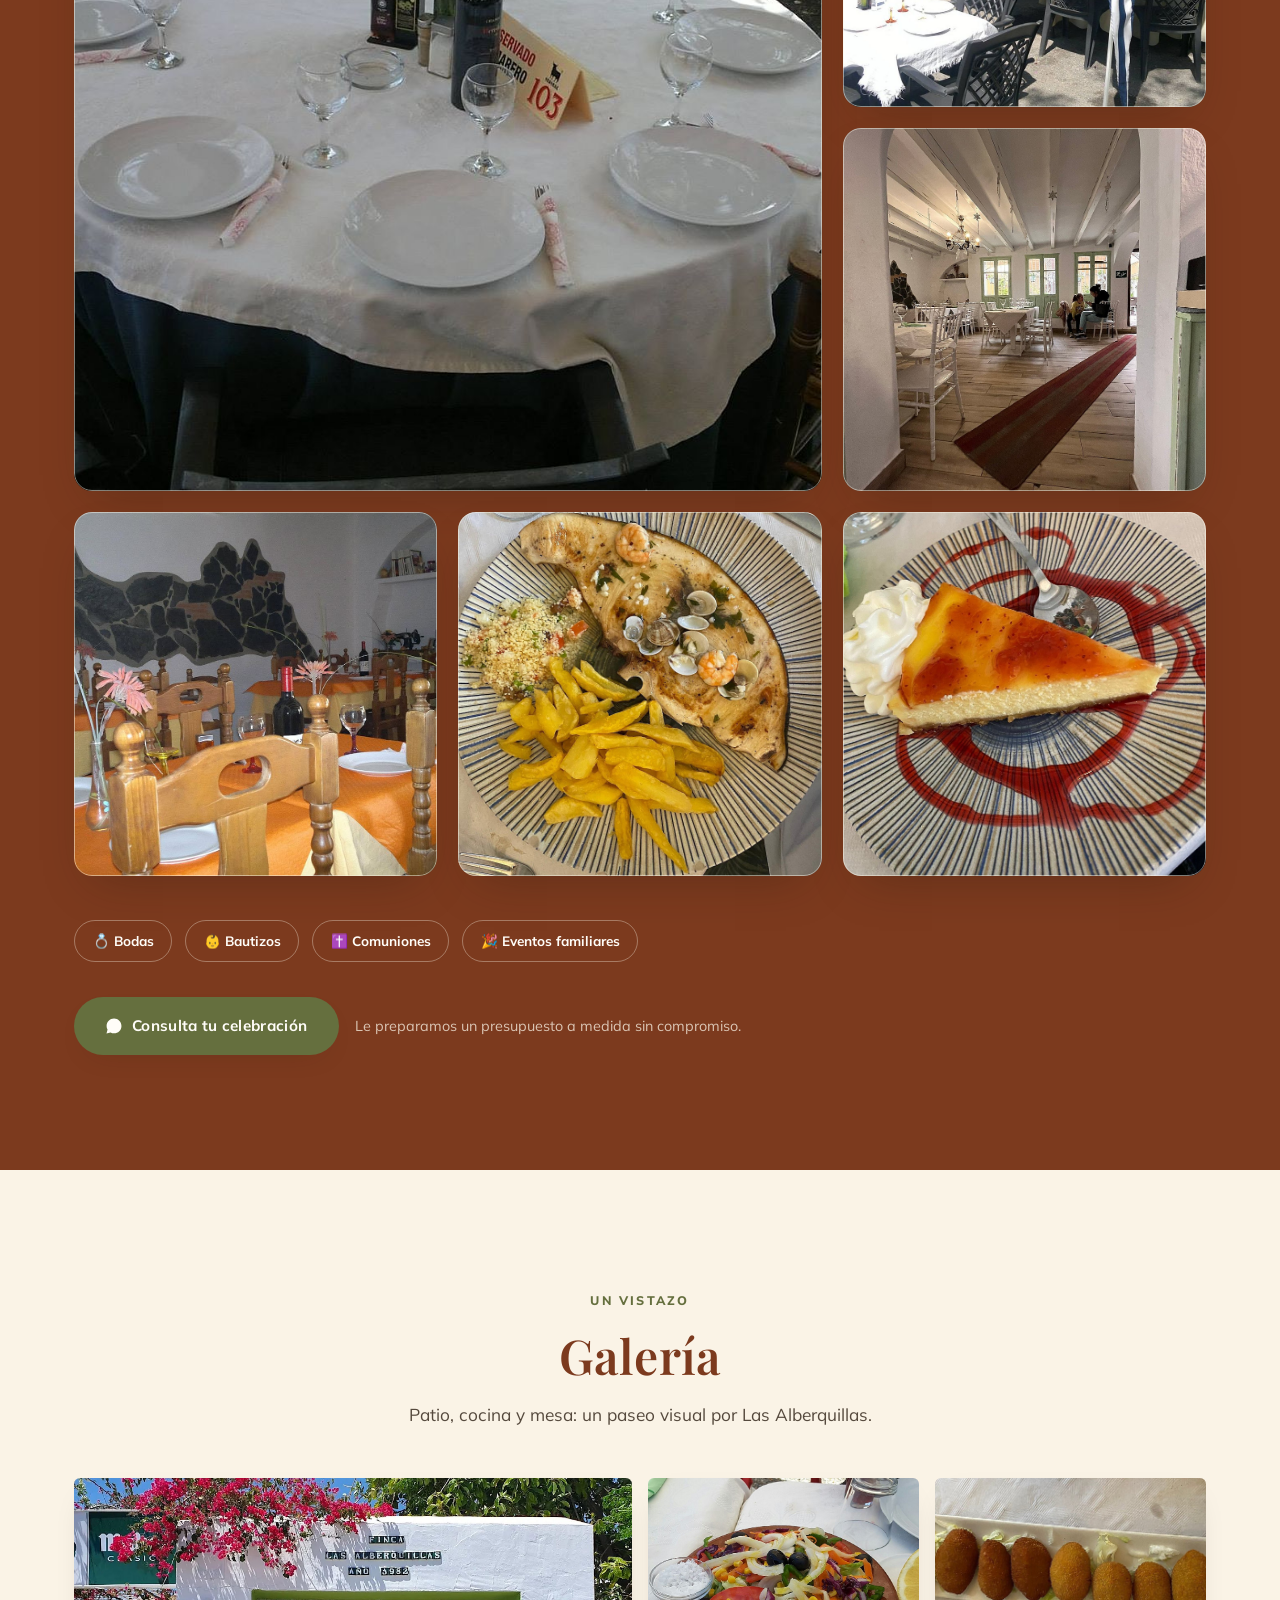
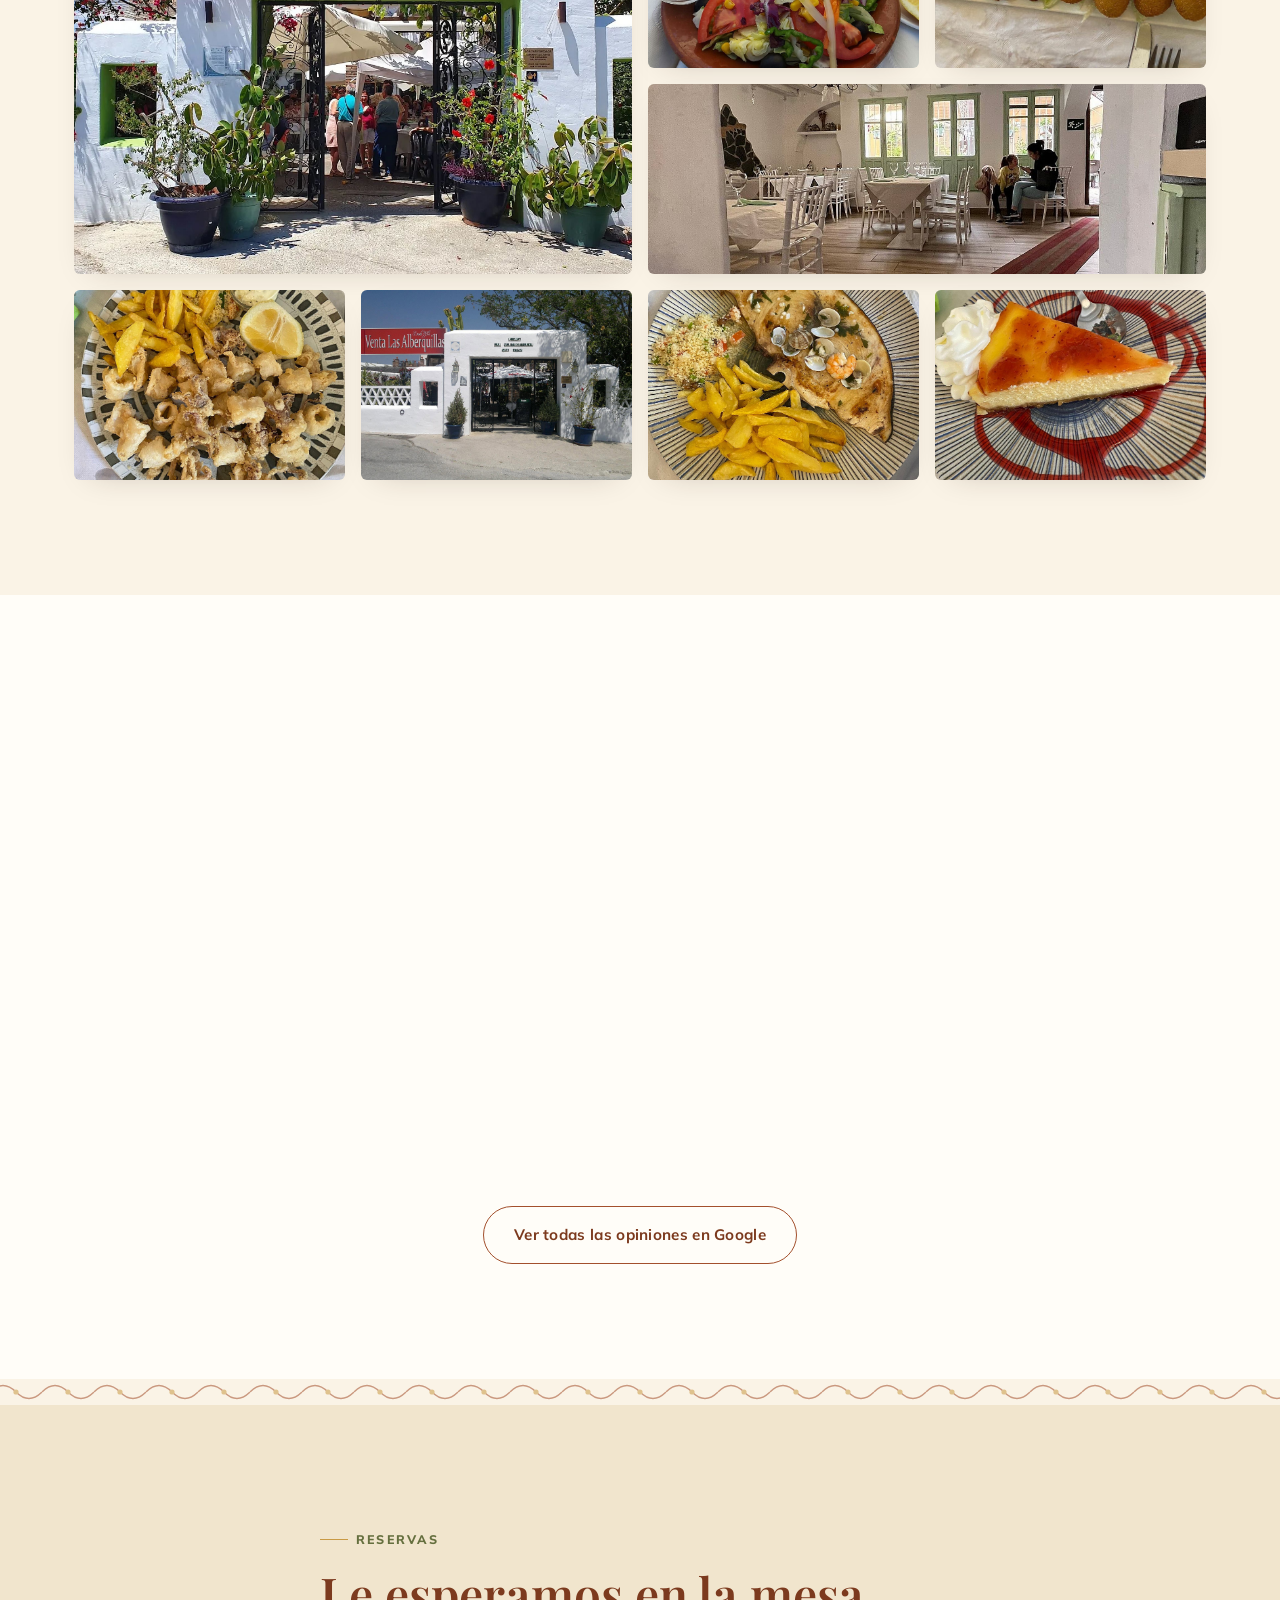
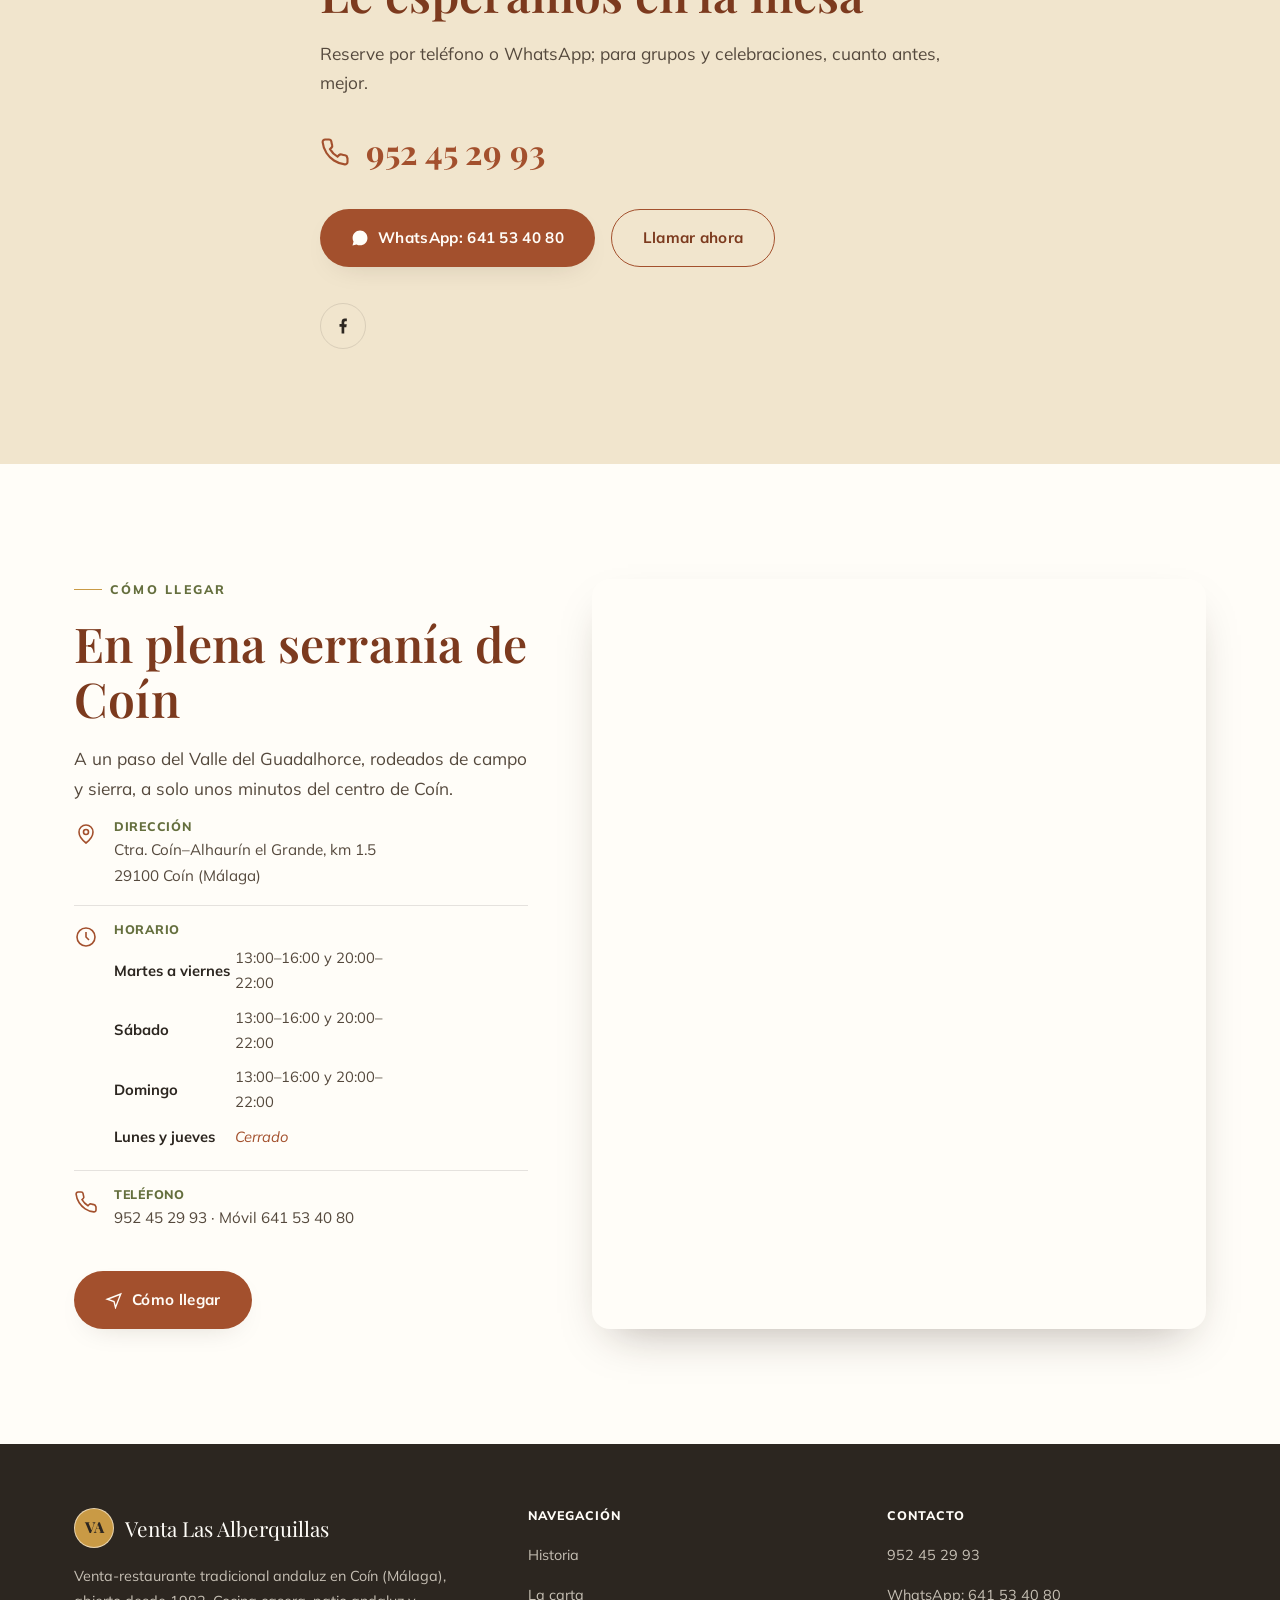
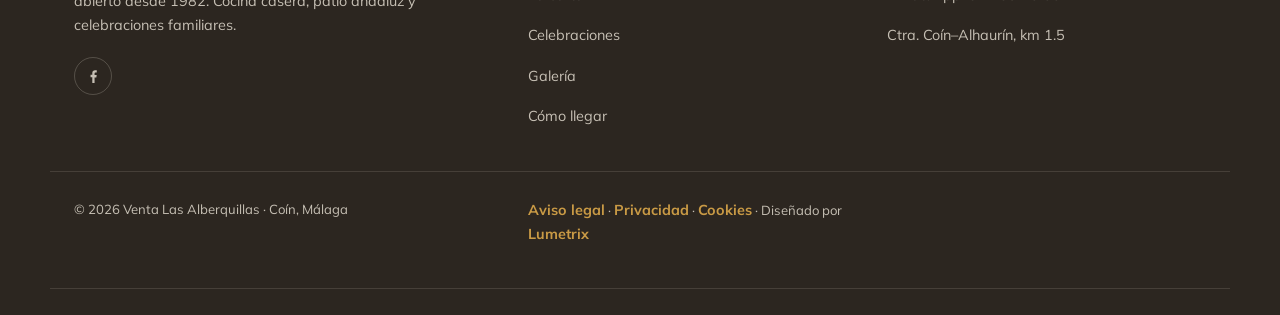
==== commit fe190f06: "Quitar el formulario de contacto Se elimina el formulario (Nombre/Teléfono/Mensaje) de "Reservas y c" ====
--- a/index.html
+++ b/index.html
@@ -483,23 +483,6 @@
         </a>
       </div>
     </div>
-
-    <form class="formulario reveal reveal--der" id="formularioContacto">
-      <div class="campo">
-        <label for="nombre">Nombre</label>
-        <input type="text" id="nombre" name="nombre" required placeholder="Su nombre">
-      </div>
-      <div class="campo">
-        <label for="telefono">Teléfono</label>
-        <input type="tel" id="telefono" name="telefono" required placeholder="Su teléfono de contacto">
-      </div>
-      <div class="campo">
-        <label for="mensaje">Mensaje</label>
-        <textarea id="mensaje" name="mensaje" required placeholder="Cuéntenos qué necesita: fecha, número de comensales..."></textarea>
-      </div>
-      <button type="submit" class="boton boton--primario">Enviar mensaje</button>
-      <p class="formulario__nota">Al enviar acepta nuestra <a href="legal/privacidad.html" style="text-decoration:underline;">política de privacidad</a>.</p>
-    </form>
   </div>
 </section>
 
--- a/css/style.css
+++ b/css/style.css
@@ -816,8 +816,11 @@
 }
 .contacto .contenedor {
   display: grid;
-  grid-template-columns: 1fr 1fr;
-  gap: clamp(2.5rem, 6vw, 5rem);
+  grid-template-columns: 1fr;
+}
+.contacto__info {
+  max-width: 640px;
+  margin: 0 auto;
 }
 .contacto__telefono {
   display: flex;
@@ -1009,7 +1012,7 @@
    ========================================================= */
 @media (max-width: 1024px) {
   .celebraciones__grid { grid-template-columns: repeat(2, 1fr); }
-  .celebraciones__grid .marco-foto:first-child { grid-column: span 2; grid-row: span 1; aspect-ratio: 16/9 !important; height: auto; }
+  .celebraciones__grid .marco-foto:first-child { grid-column: span 2; grid-row: span 1; aspect-ratio: 16/9; }
   .galeria__grid { grid-template-columns: repeat(3, 1fr); grid-auto-rows: 170px; }
   .galeria__item--grande { grid-column: span 2; grid-row: span 2; }
 }
@@ -1055,8 +1058,9 @@
   .carta__foto-categoria { width: 68px; height: 68px; }
   .plato { flex-direction: column; gap: 0.2rem; }
 
-  .celebraciones__grid { grid-template-columns: 1fr 1fr; grid-auto-rows: 140px; }
-  .celebraciones__grid .marco-foto:first-child { grid-column: span 2; height: 200px; }
+  .celebraciones__grid { grid-template-columns: 1fr 1fr; gap: 0.9rem; }
+  .celebraciones__grid .marco-foto:first-child { grid-column: span 2; aspect-ratio: 16/9; }
+  .celebraciones__grid .marco-foto:not(:first-child) { aspect-ratio: 4/3; }
   .celebraciones__fondo-texto { font-size: 22vw; }
 
   .galeria__grid { grid-template-columns: repeat(2, 1fr); grid-auto-rows: 150px; }
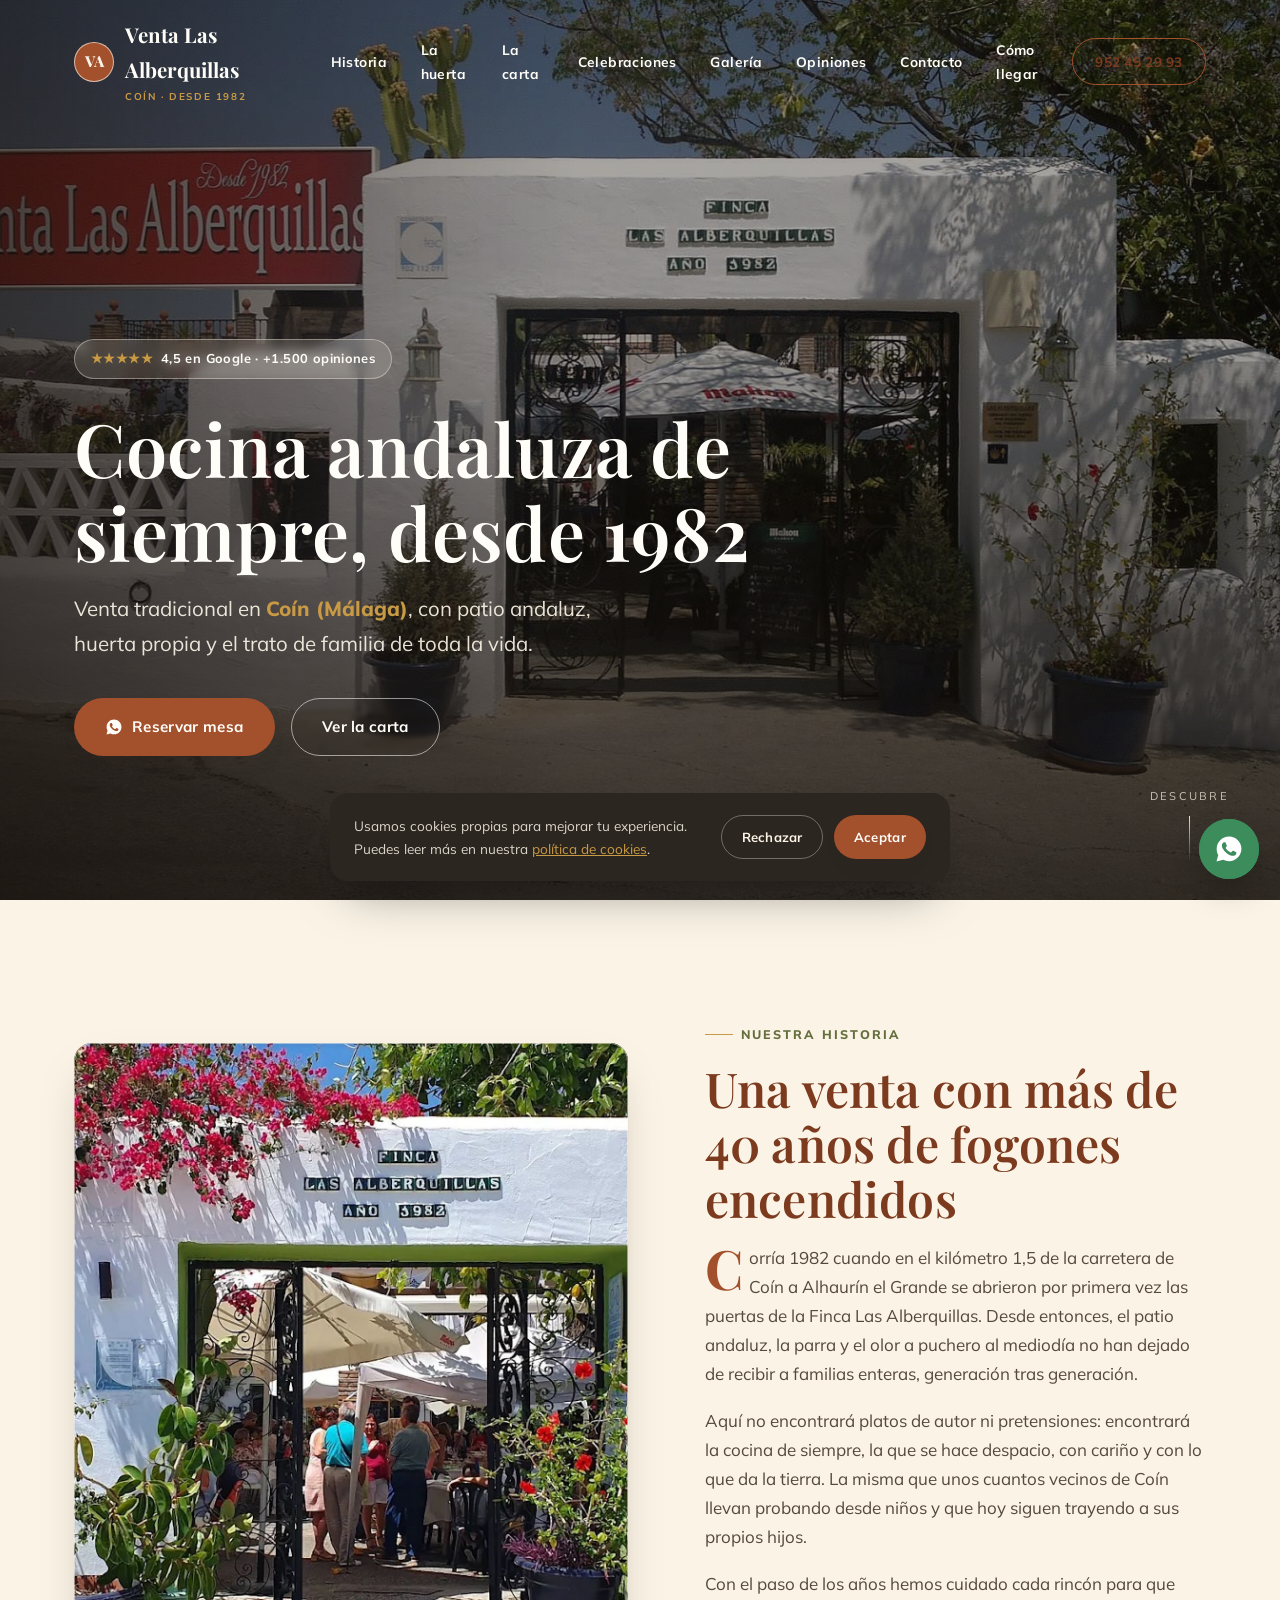
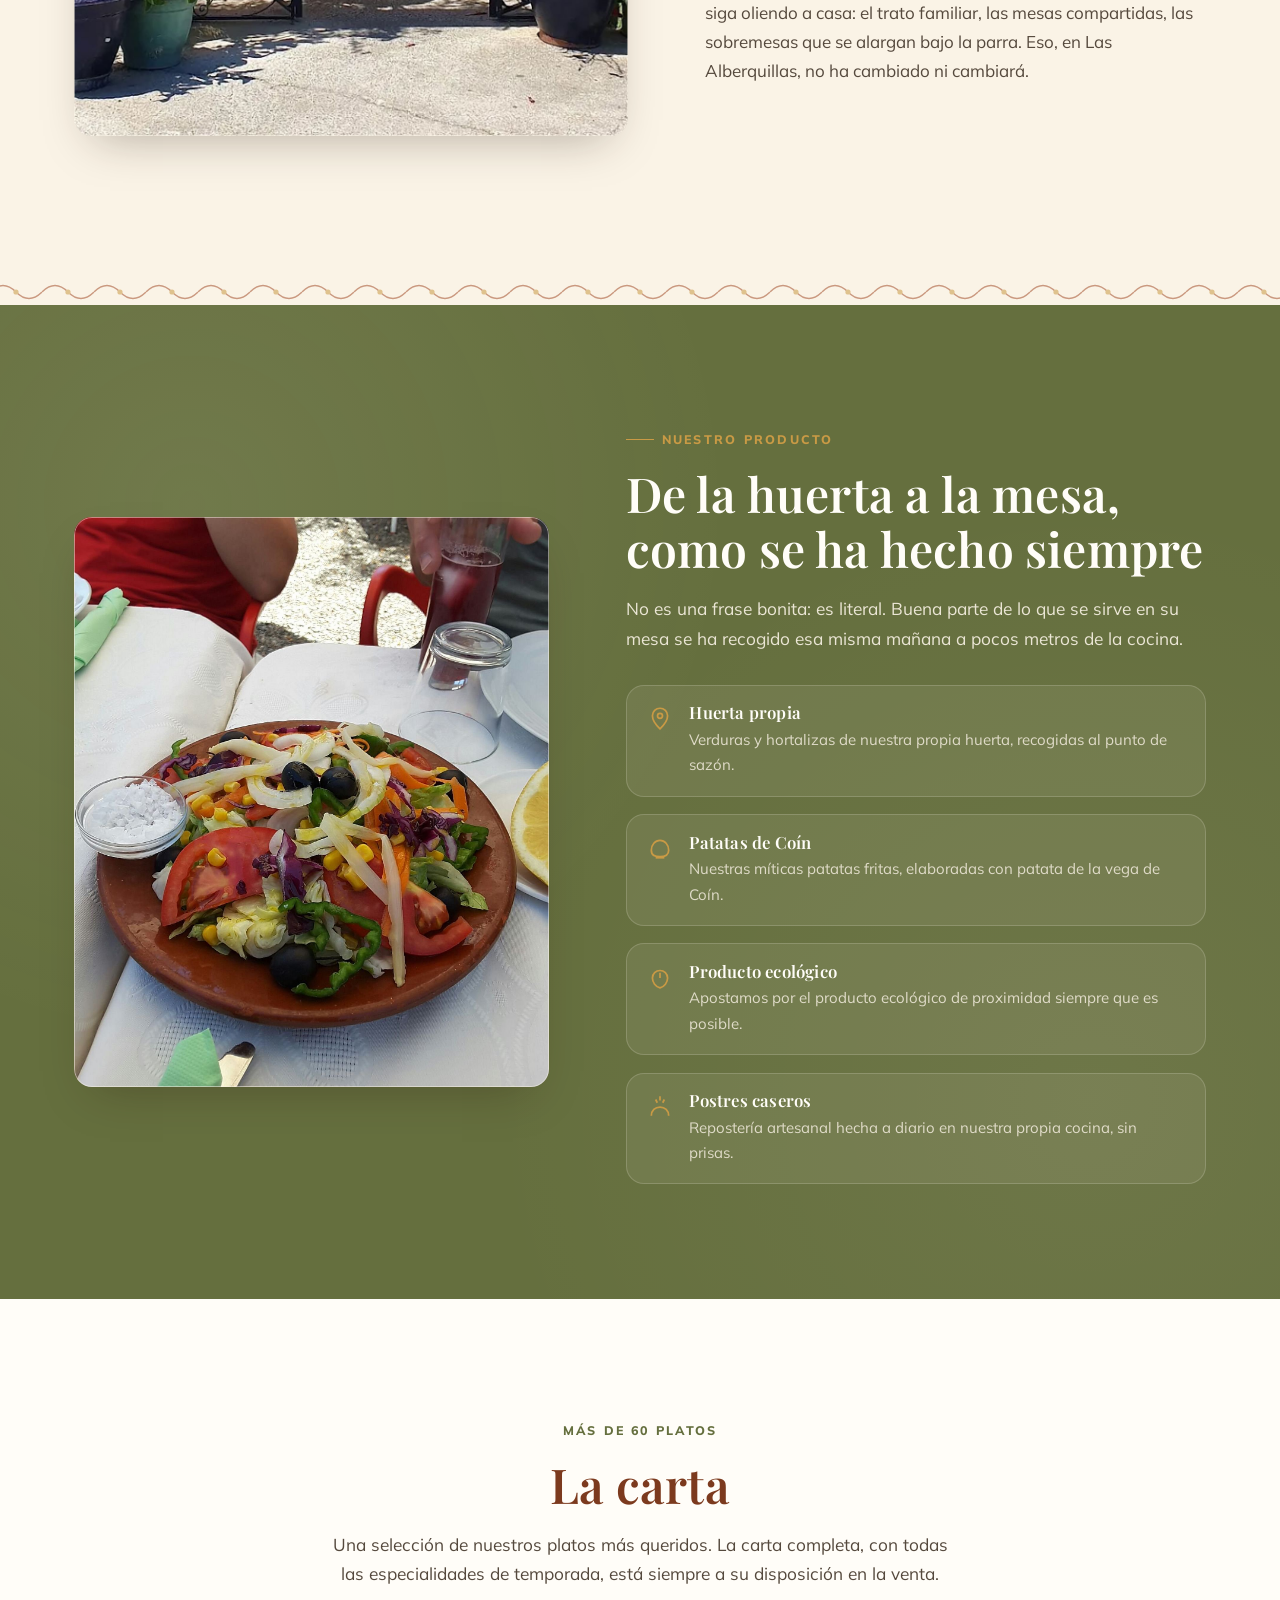
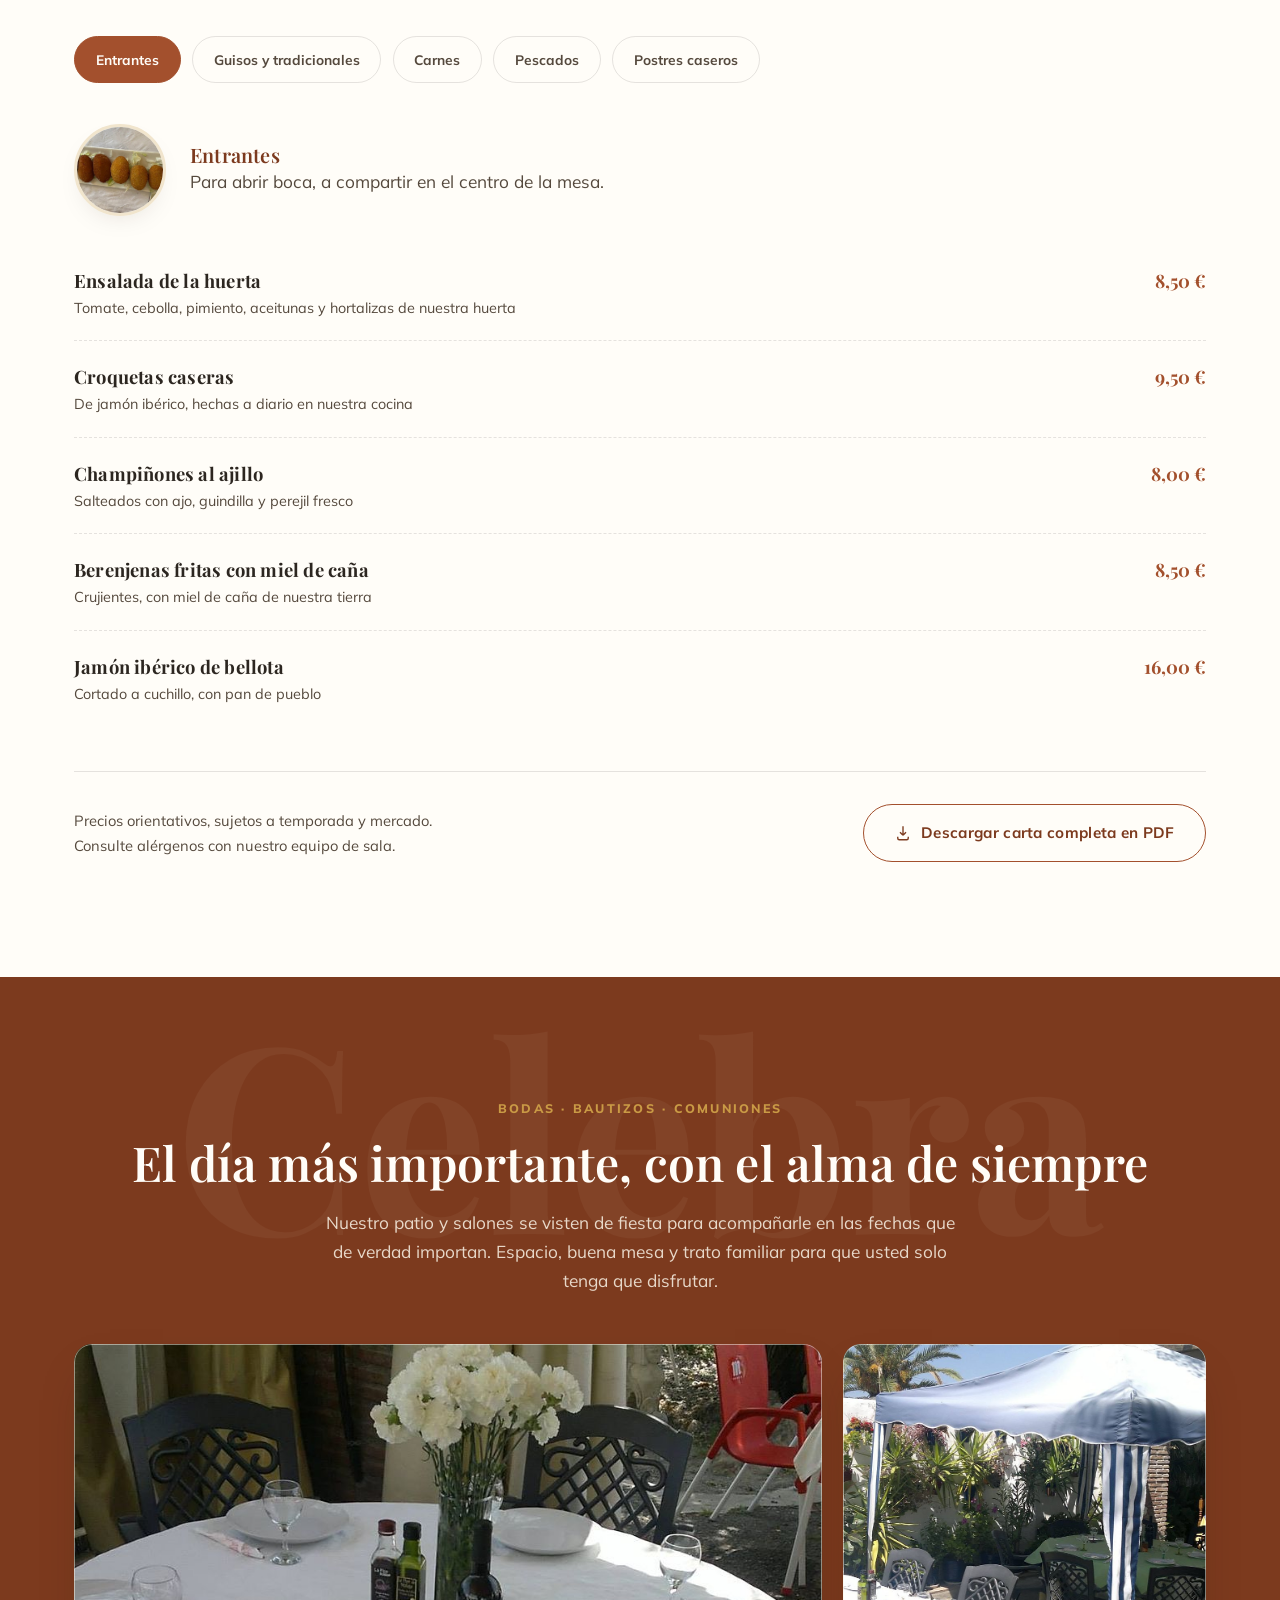
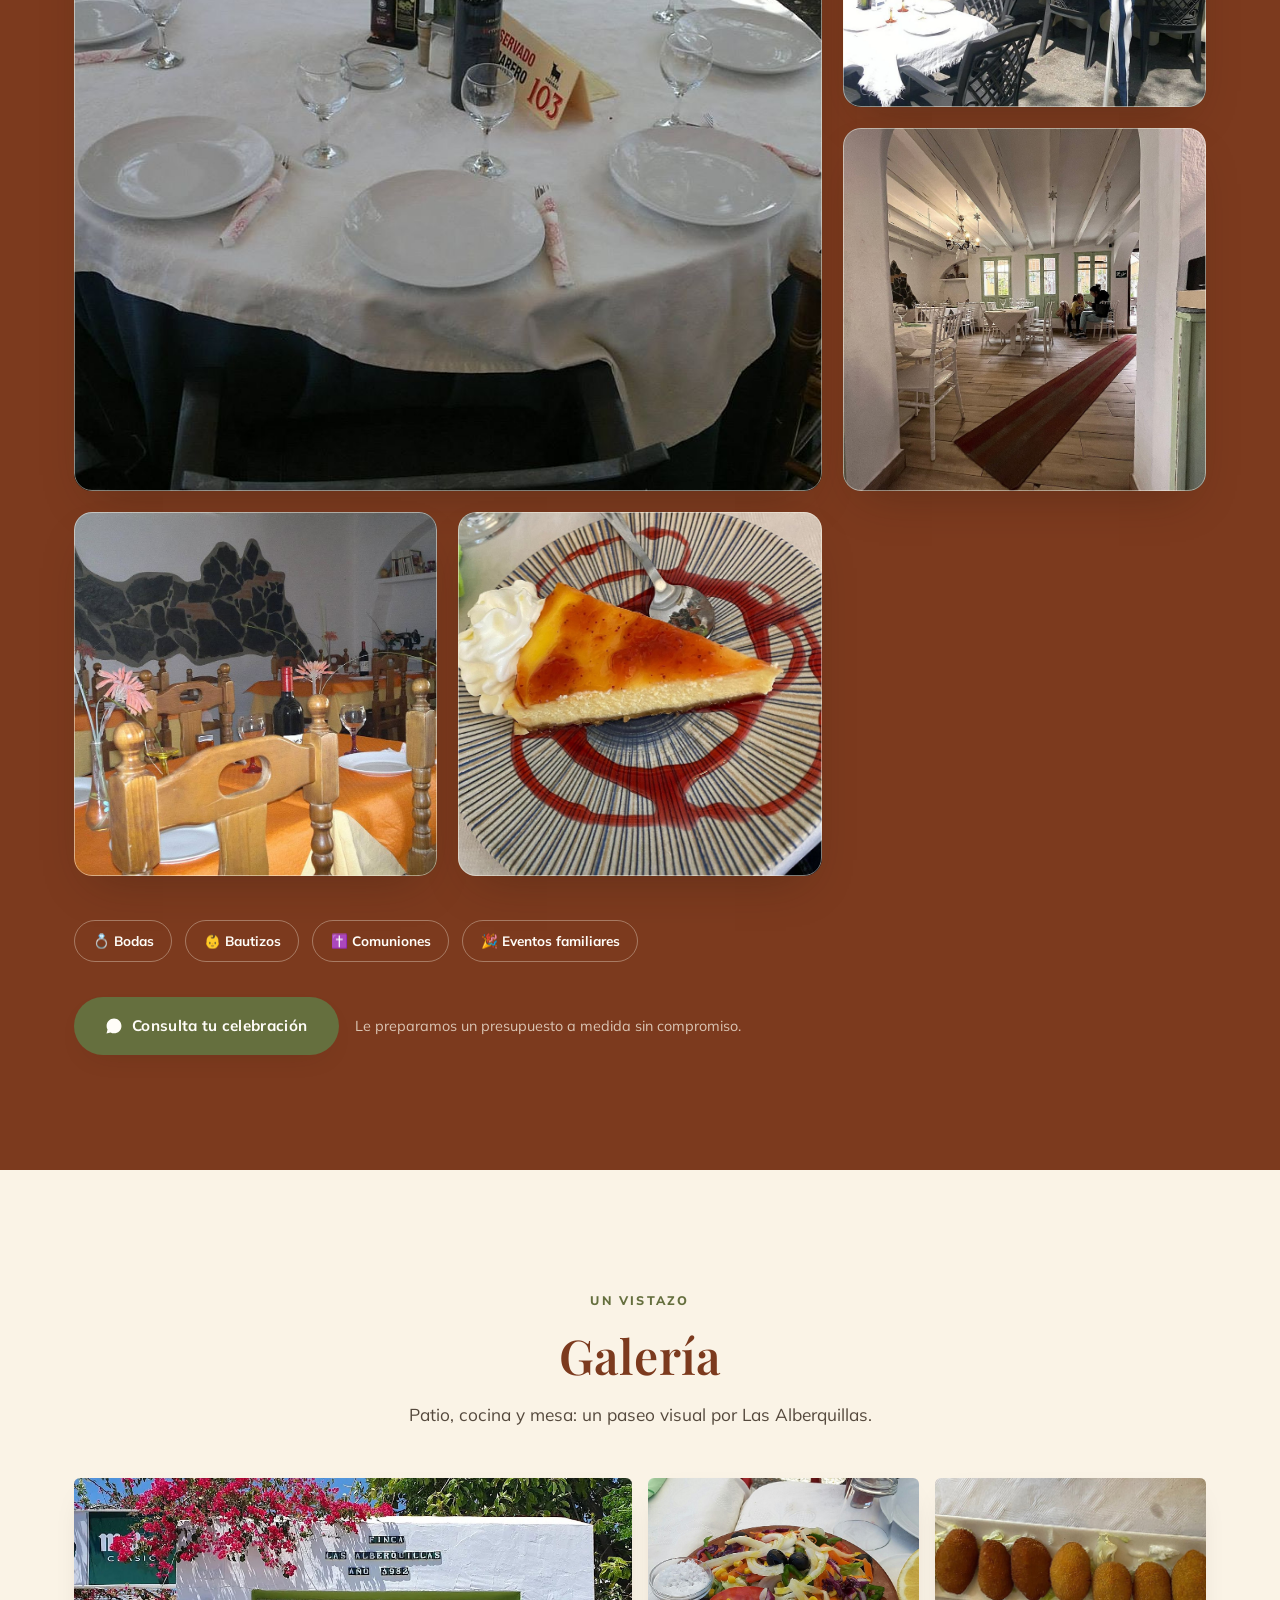
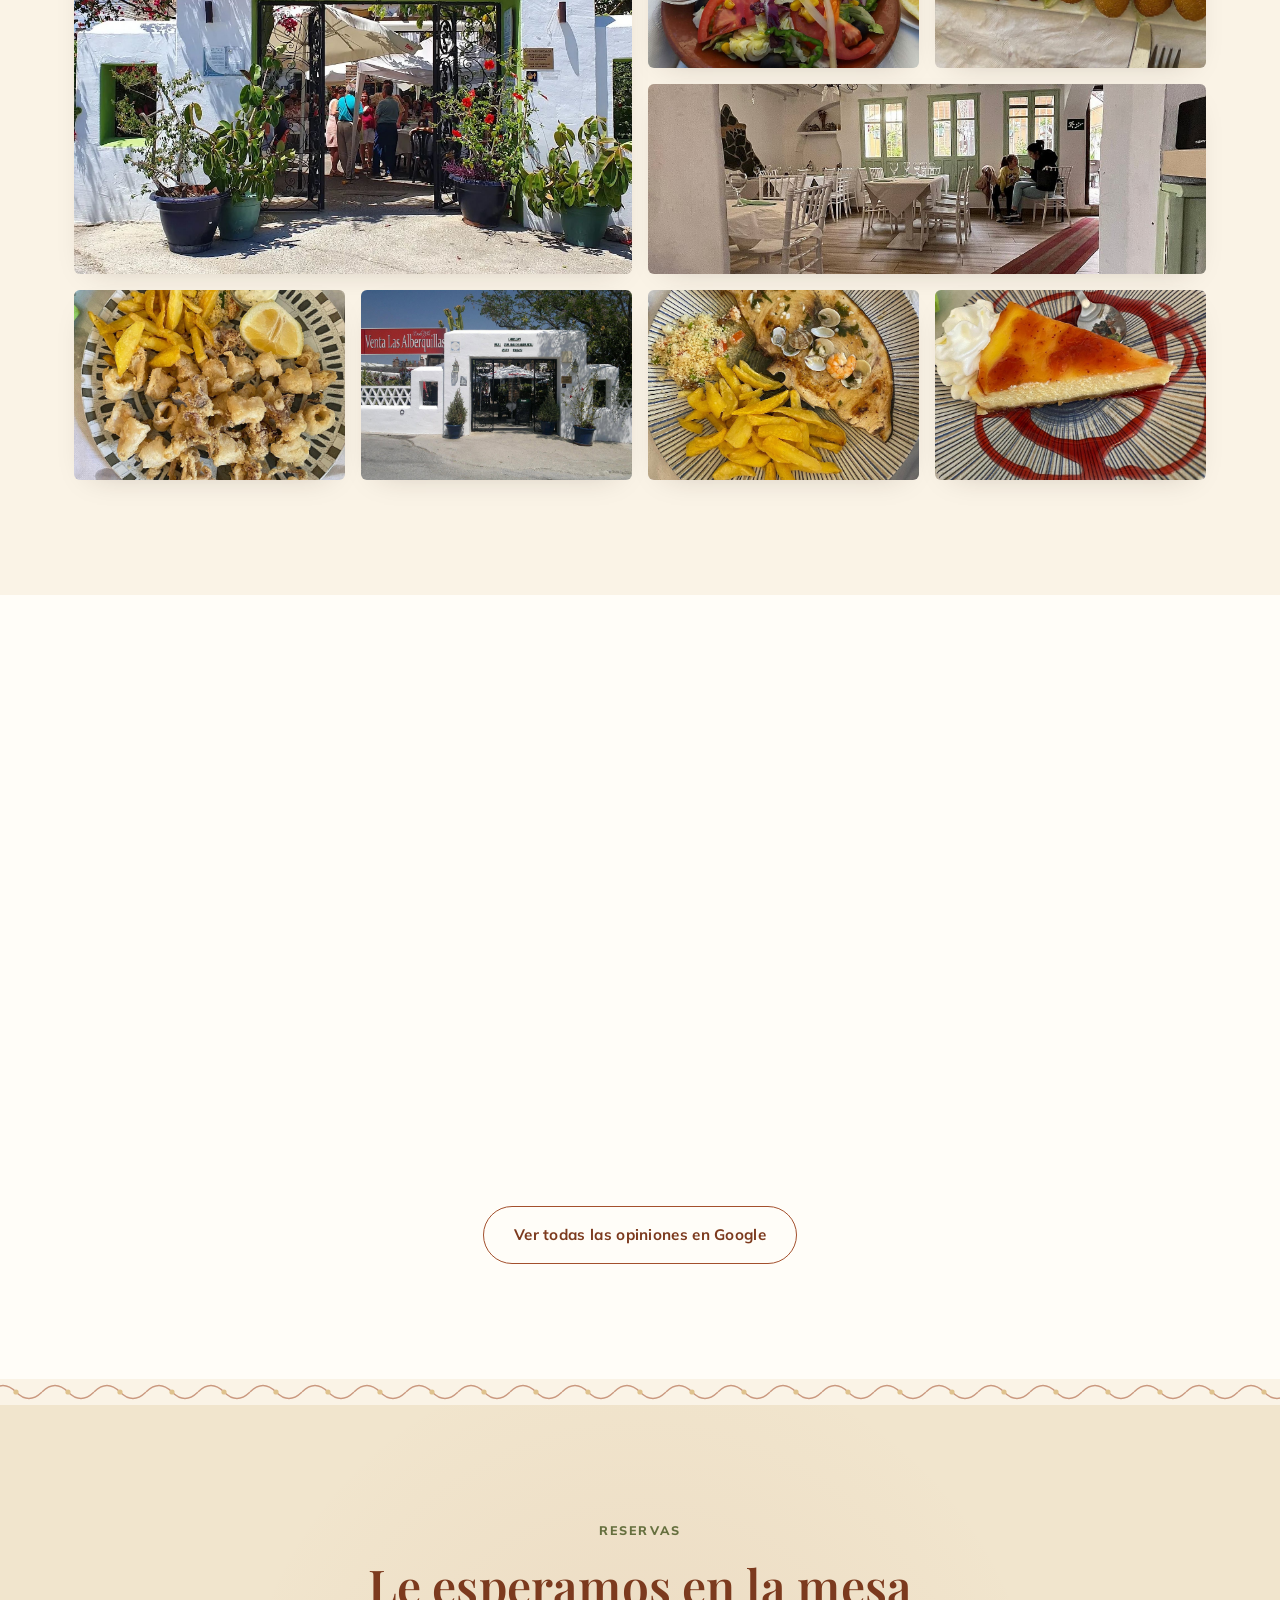
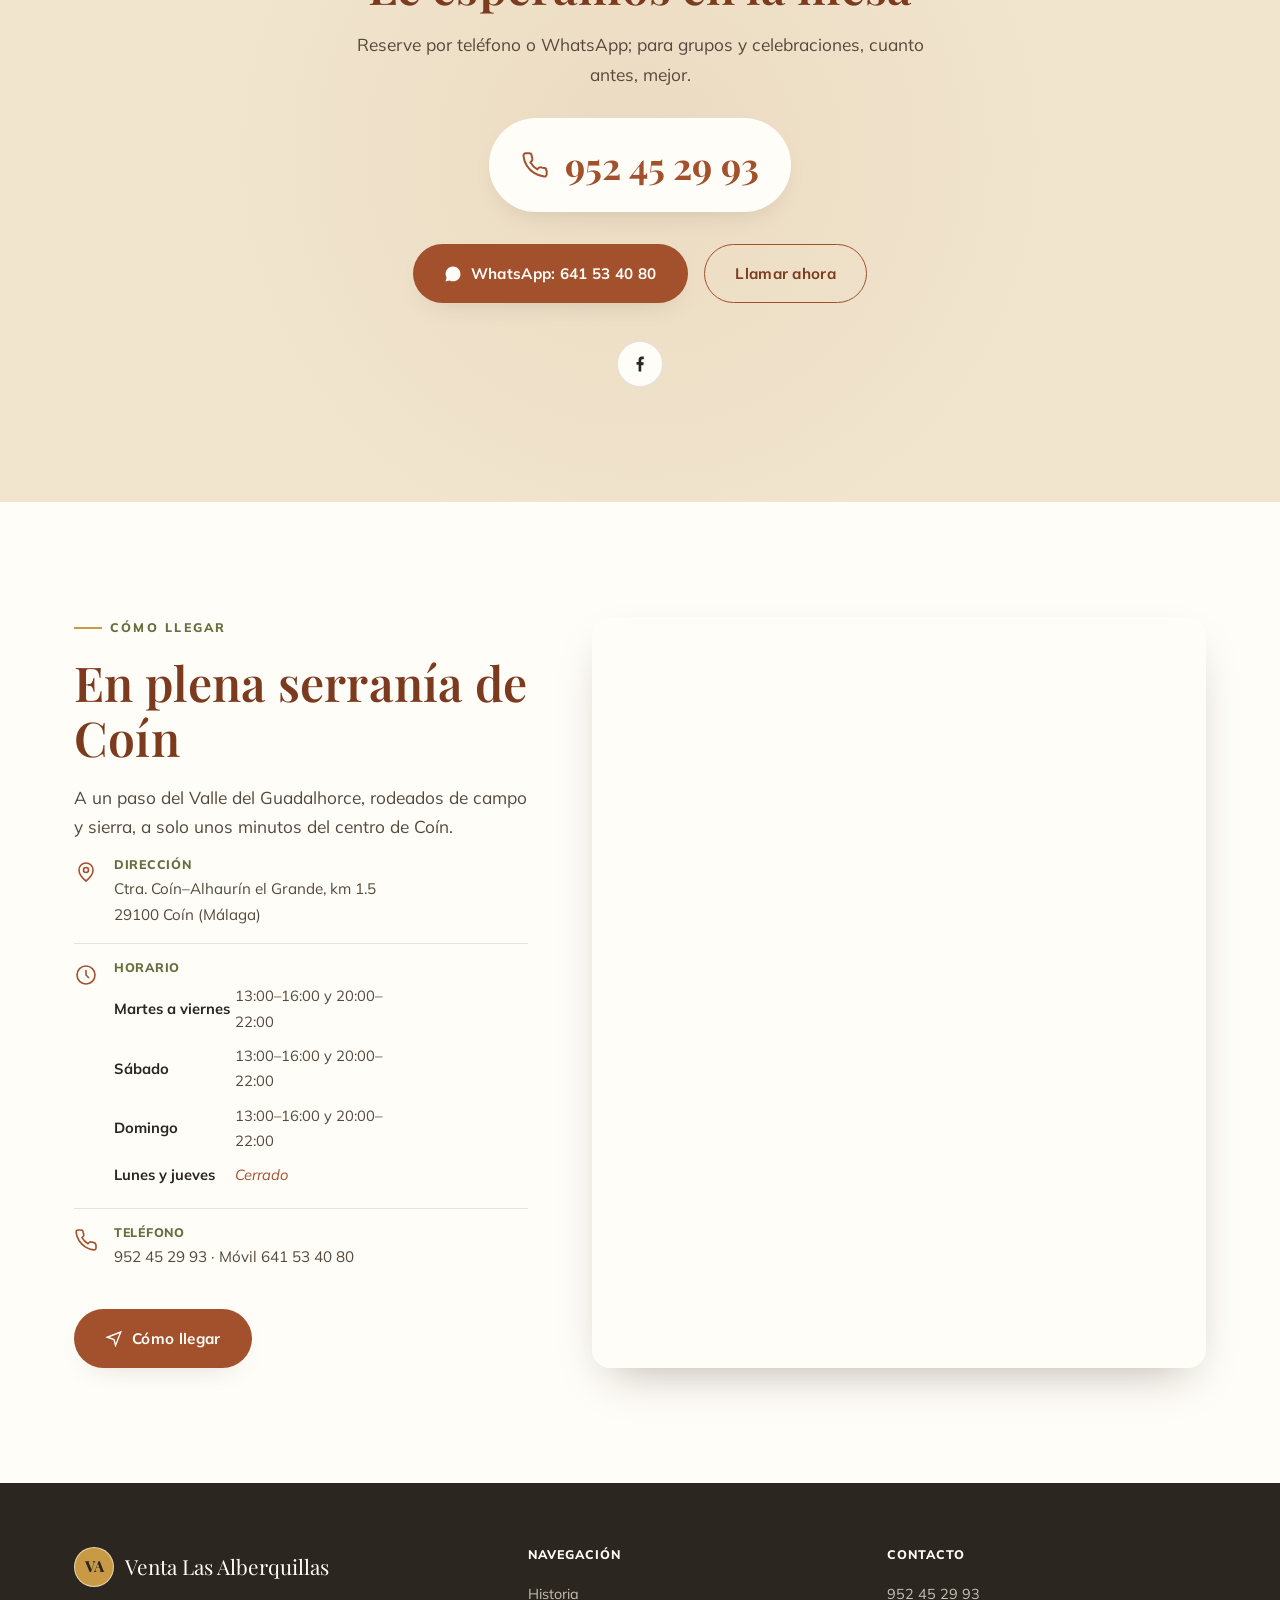
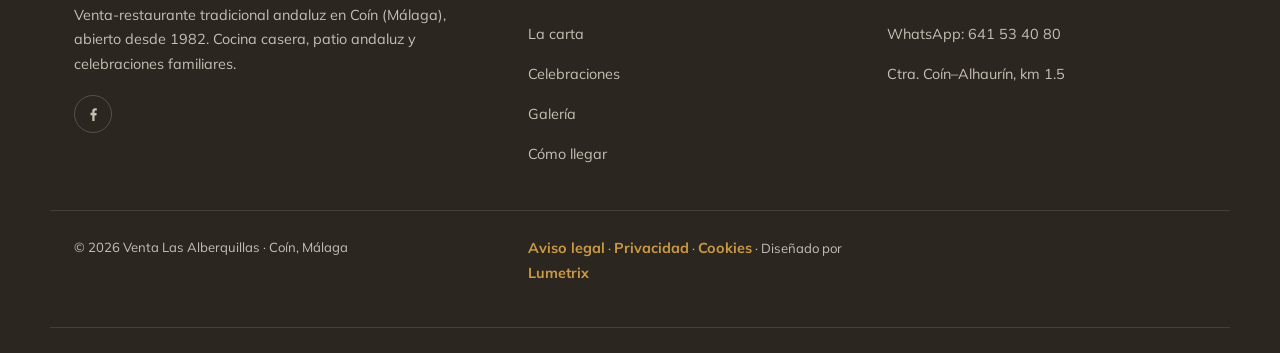
==== commit 867e040b: "Quitar la foto del pescado de Celebraciones Con 5 fotos en vez de 6, el grid queda en bloque de 2x2 " ====
--- a/index.html
+++ b/index.html
@@ -334,9 +334,6 @@
         <img src="img/interior-comedor.jpg" alt="Comedor interior de Venta Las Alberquillas con mesas preparadas" loading="lazy" width="1600" height="899">
       </div>
       <div class="marco-foto marco-foto--celebracion reveal reveal--zoom retraso-4">
-        <img src="img/plato-pescado-mariscos.jpg" alt="Plato de pescado servido en celebraciones de Venta Las Alberquillas" loading="lazy" width="1200" height="1200">
-      </div>
-      <div class="marco-foto marco-foto--celebracion reveal reveal--zoom retraso-1">
         <img src="img/postre-tarta-casera.jpg" alt="Postre casero servido en celebraciones de Venta Las Alberquillas" loading="lazy" width="1200" height="1200">
       </div>
     </div>
--- a/css/style.css
+++ b/css/style.css
@@ -813,34 +813,58 @@
   padding: var(--espacio-seccion) 0;
   background: var(--crema-oscuro);
   position: relative;
+  overflow: hidden;
+}
+.contacto::before {
+  content: "";
+  position: absolute;
+  top: 50%; left: 50%;
+  width: min(900px, 140vw);
+  aspect-ratio: 1/1;
+  transform: translate(-50%, -50%);
+  background: radial-gradient(circle, rgba(163,80,45,0.07), transparent 65%);
+  pointer-events: none;
 }
 .contacto .contenedor {
+  position: relative;
   display: grid;
   grid-template-columns: 1fr;
+  justify-items: center;
+  text-align: center;
 }
 .contacto__info {
-  max-width: 640px;
+  max-width: 600px;
   margin: 0 auto;
-}
+  display: flex;
+  flex-direction: column;
+  align-items: center;
+}
+.contacto__info .etiqueta::before { display: none; }
+.contacto__info .intro-seccion { margin-left: auto; margin-right: auto; }
 .contacto__telefono {
-  display: flex;
+  display: inline-flex;
   align-items: center;
   gap: 1rem;
   font-family: var(--serif);
-  font-size: clamp(1.6rem, 3vw, 2.1rem);
+  font-size: clamp(1.8rem, 3.4vw, 2.3rem);
   font-weight: 700;
   color: var(--terracota);
-  margin: 1.6rem 0 1.8rem;
-  transition: color 0.3s ease;
-}
-.contacto__telefono:hover { color: var(--terracota-oscuro); }
-.contacto__telefono svg { width: 30px; height: 30px; flex-shrink: 0; }
-.contacto__acciones { display: flex; flex-wrap: wrap; gap: 1rem; margin-bottom: 2.2rem; }
-.contacto__redes { display: flex; gap: 0.8rem; }
+  background: var(--hueso);
+  padding: 1rem 2rem;
+  border-radius: 999px;
+  box-shadow: var(--sombra-suave);
+  margin: 1.8rem 0 2rem;
+  transition: color 0.3s ease, transform 0.3s ease, box-shadow 0.3s ease;
+}
+.contacto__telefono:hover { color: var(--terracota-oscuro); transform: translateY(-3px); box-shadow: 0 18px 30px -14px rgba(124,58,30,0.3); }
+.contacto__telefono svg { width: 28px; height: 28px; flex-shrink: 0; }
+.contacto__acciones { display: flex; flex-wrap: wrap; justify-content: center; gap: 1rem; margin-bottom: 2.4rem; }
+.contacto__redes { display: flex; justify-content: center; gap: 0.8rem; }
 .contacto__redes a {
   width: 46px; height: 46px;
   border-radius: 50%;
   border: 1.5px solid var(--linea);
+  background: var(--hueso);
   display: flex; align-items: center; justify-content: center;
   transition: all 0.3s ease;
 }
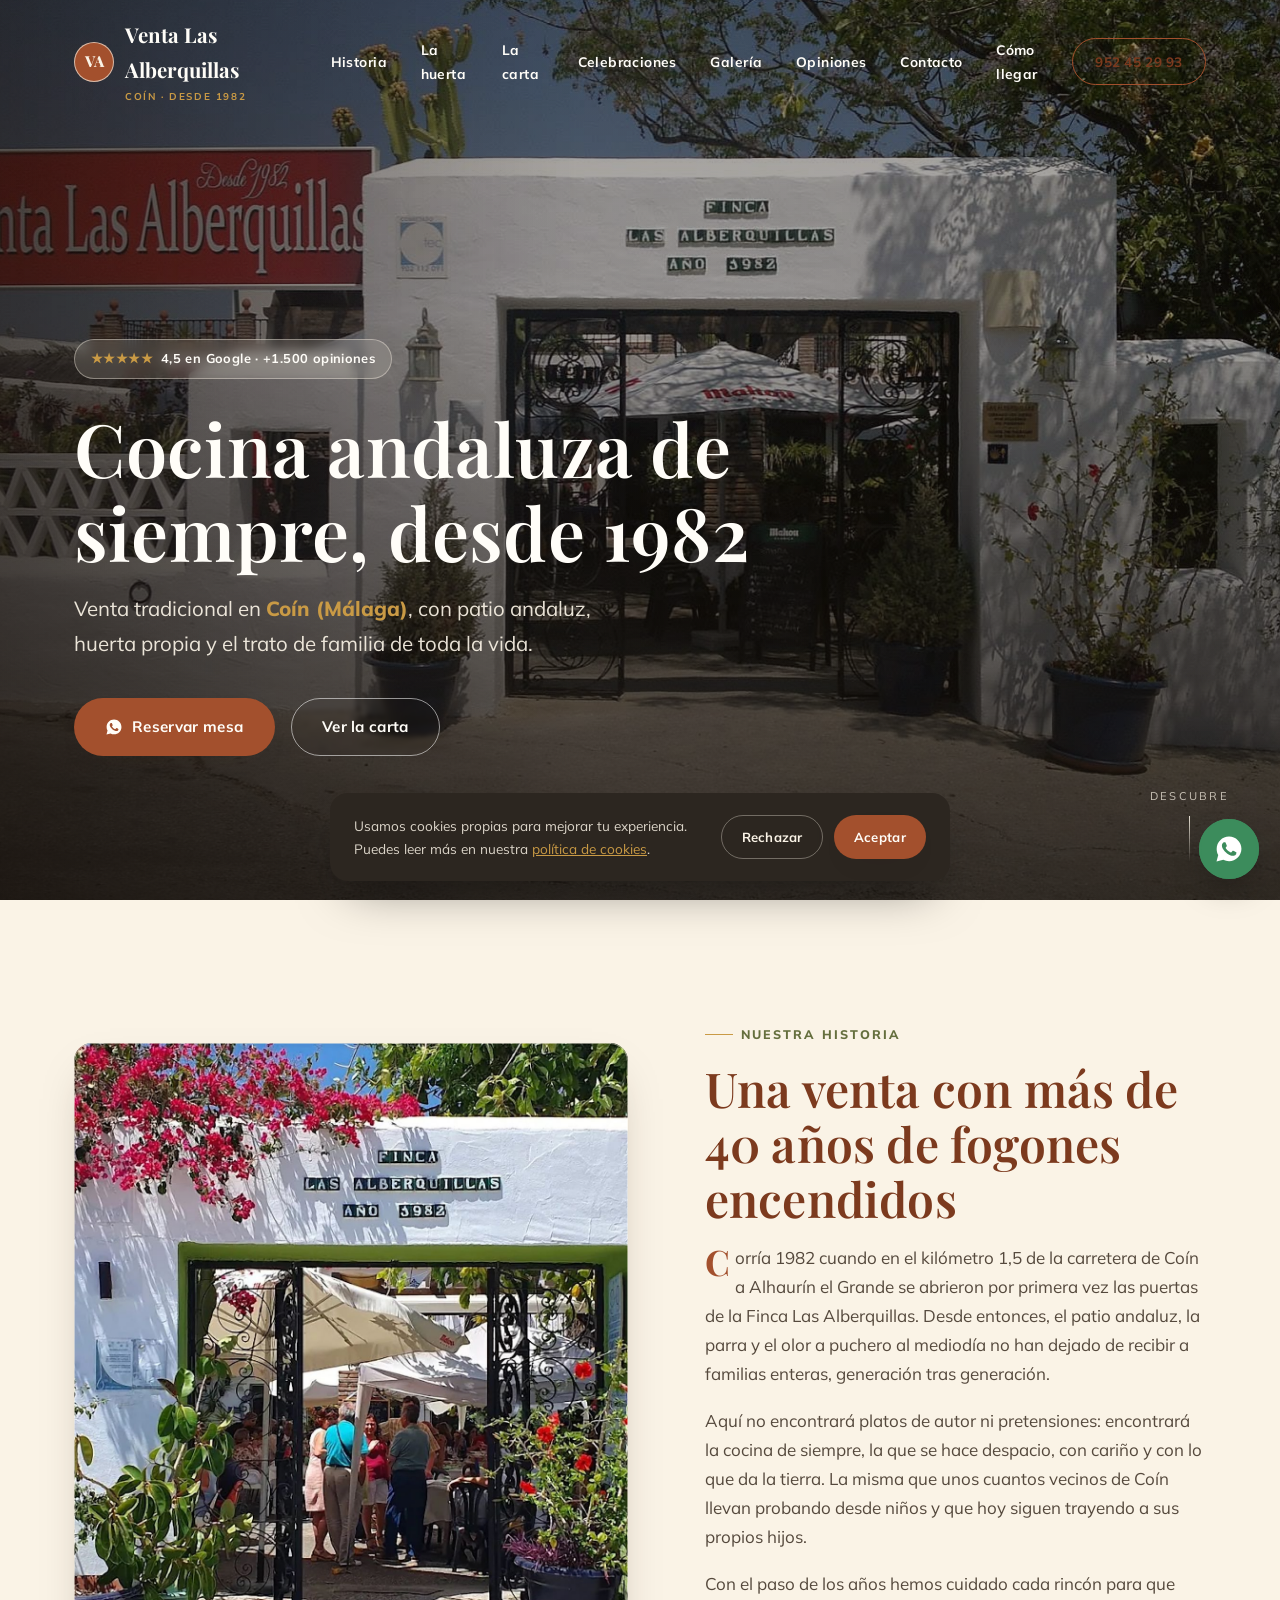
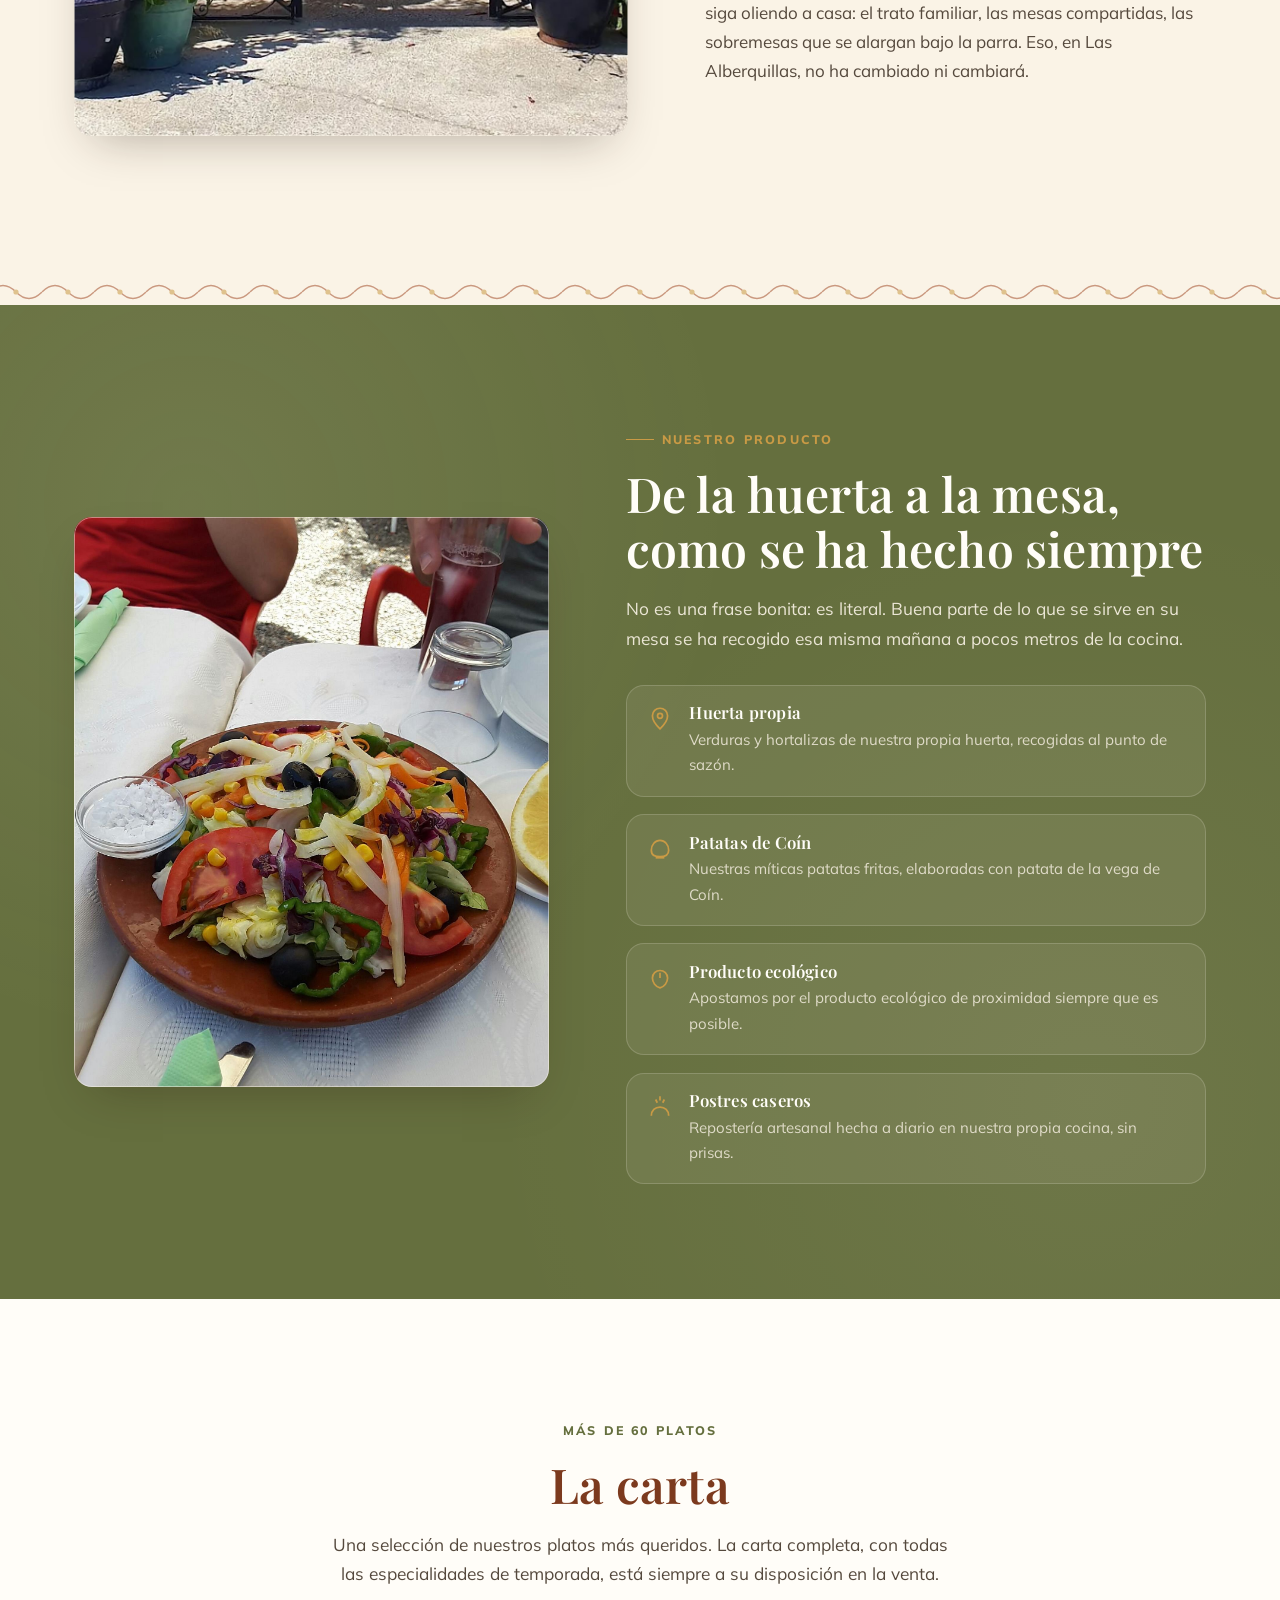
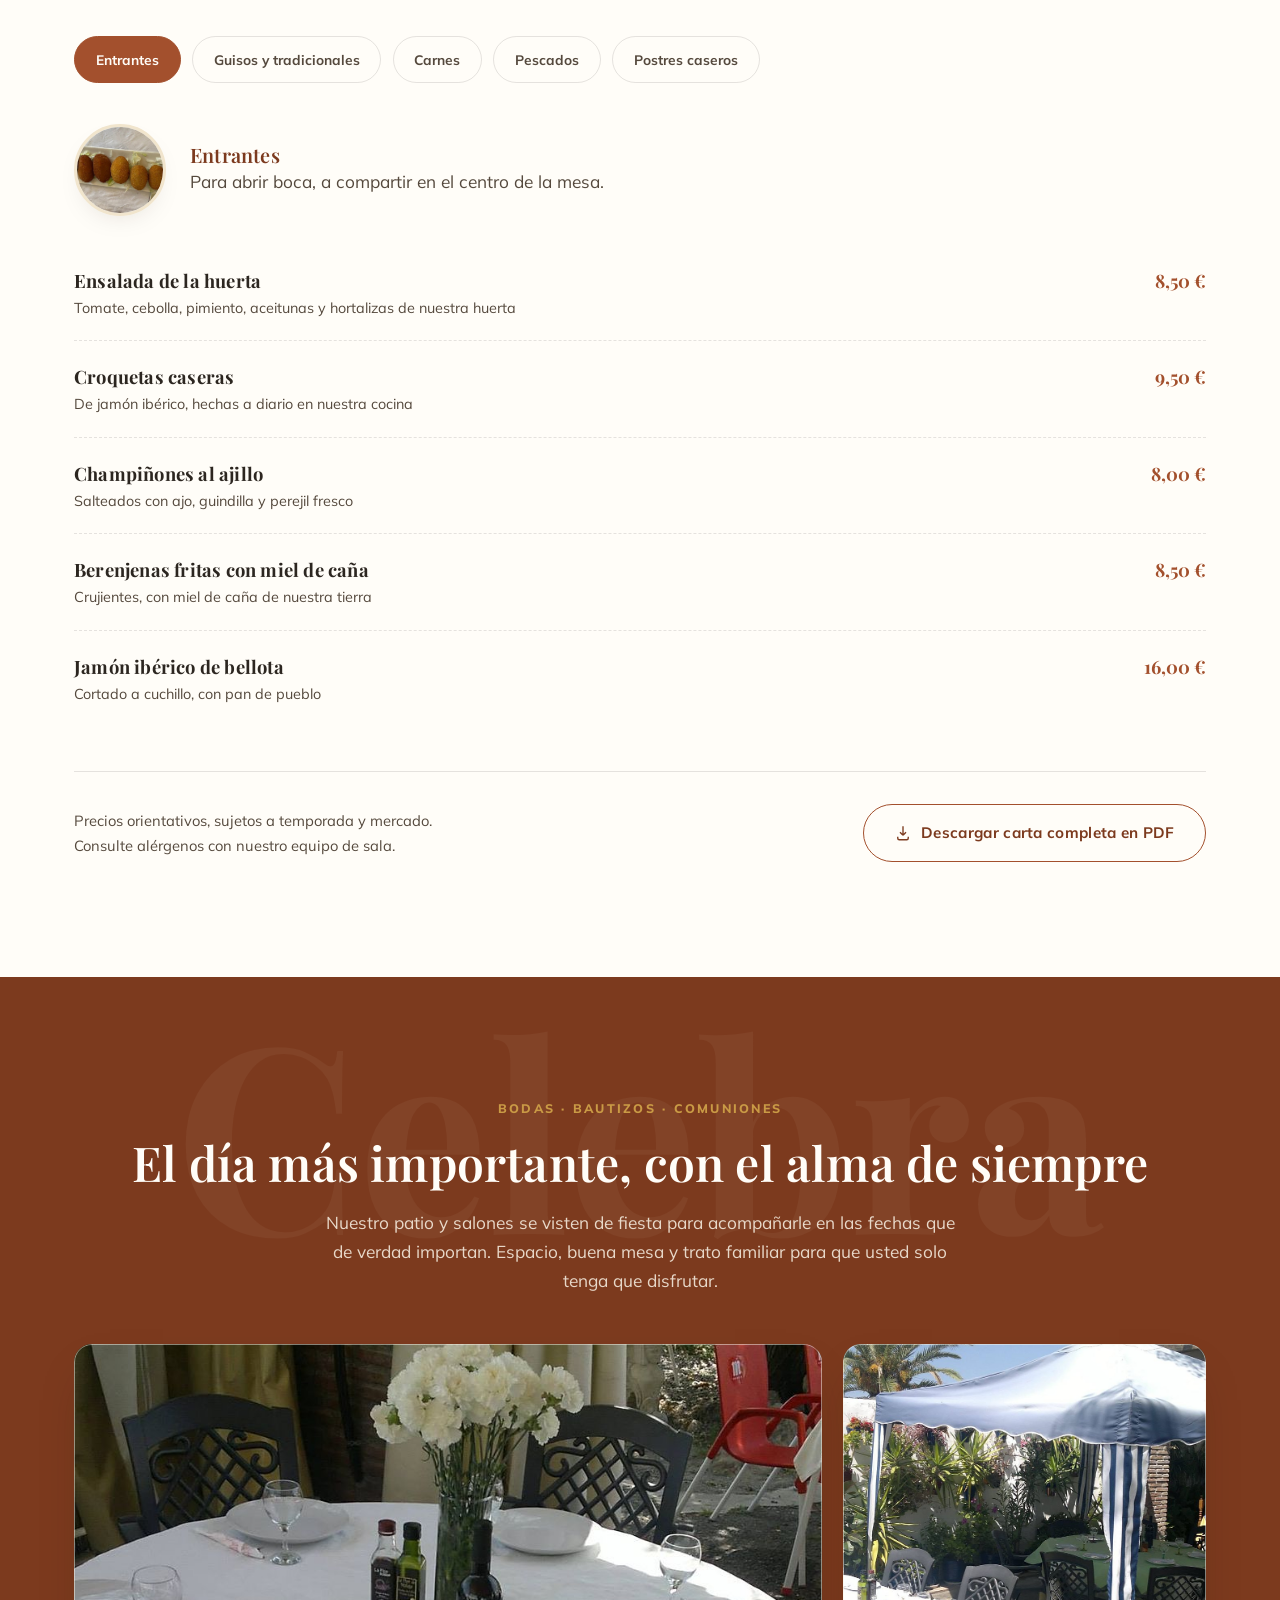
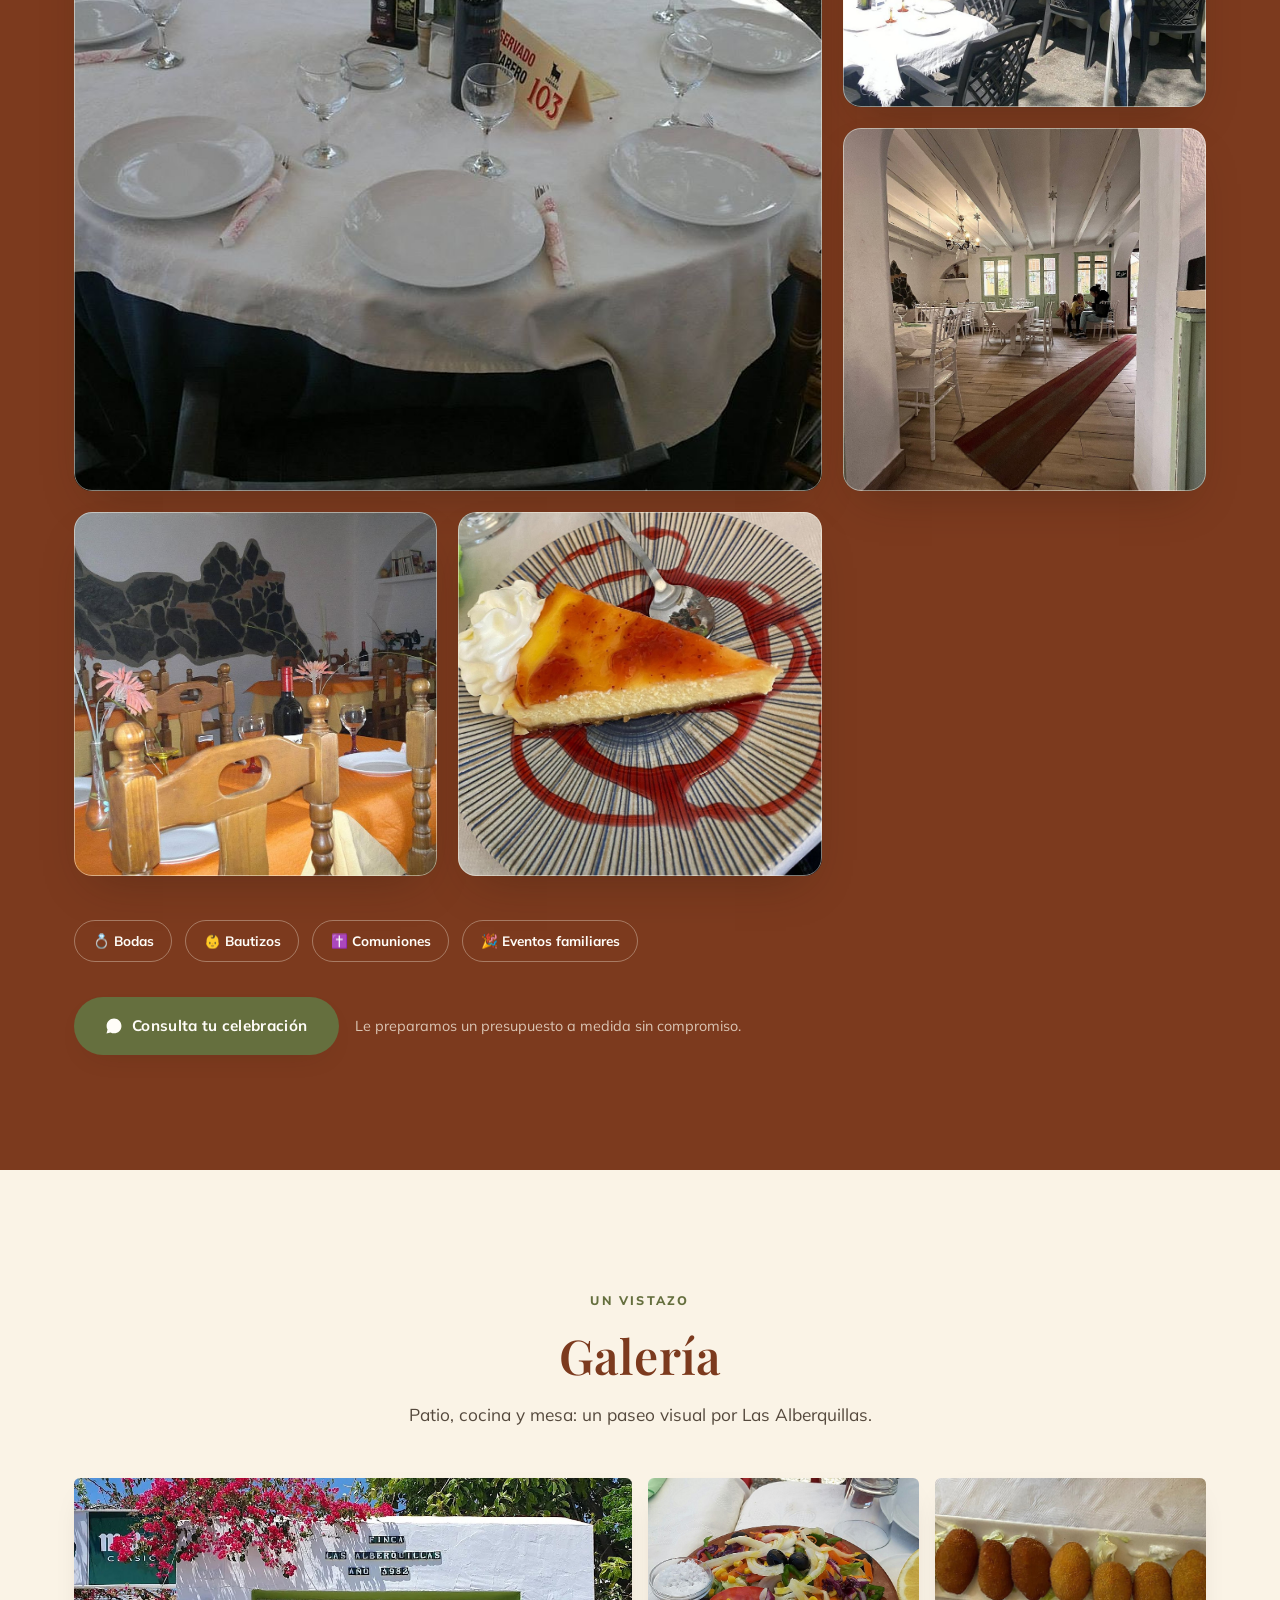
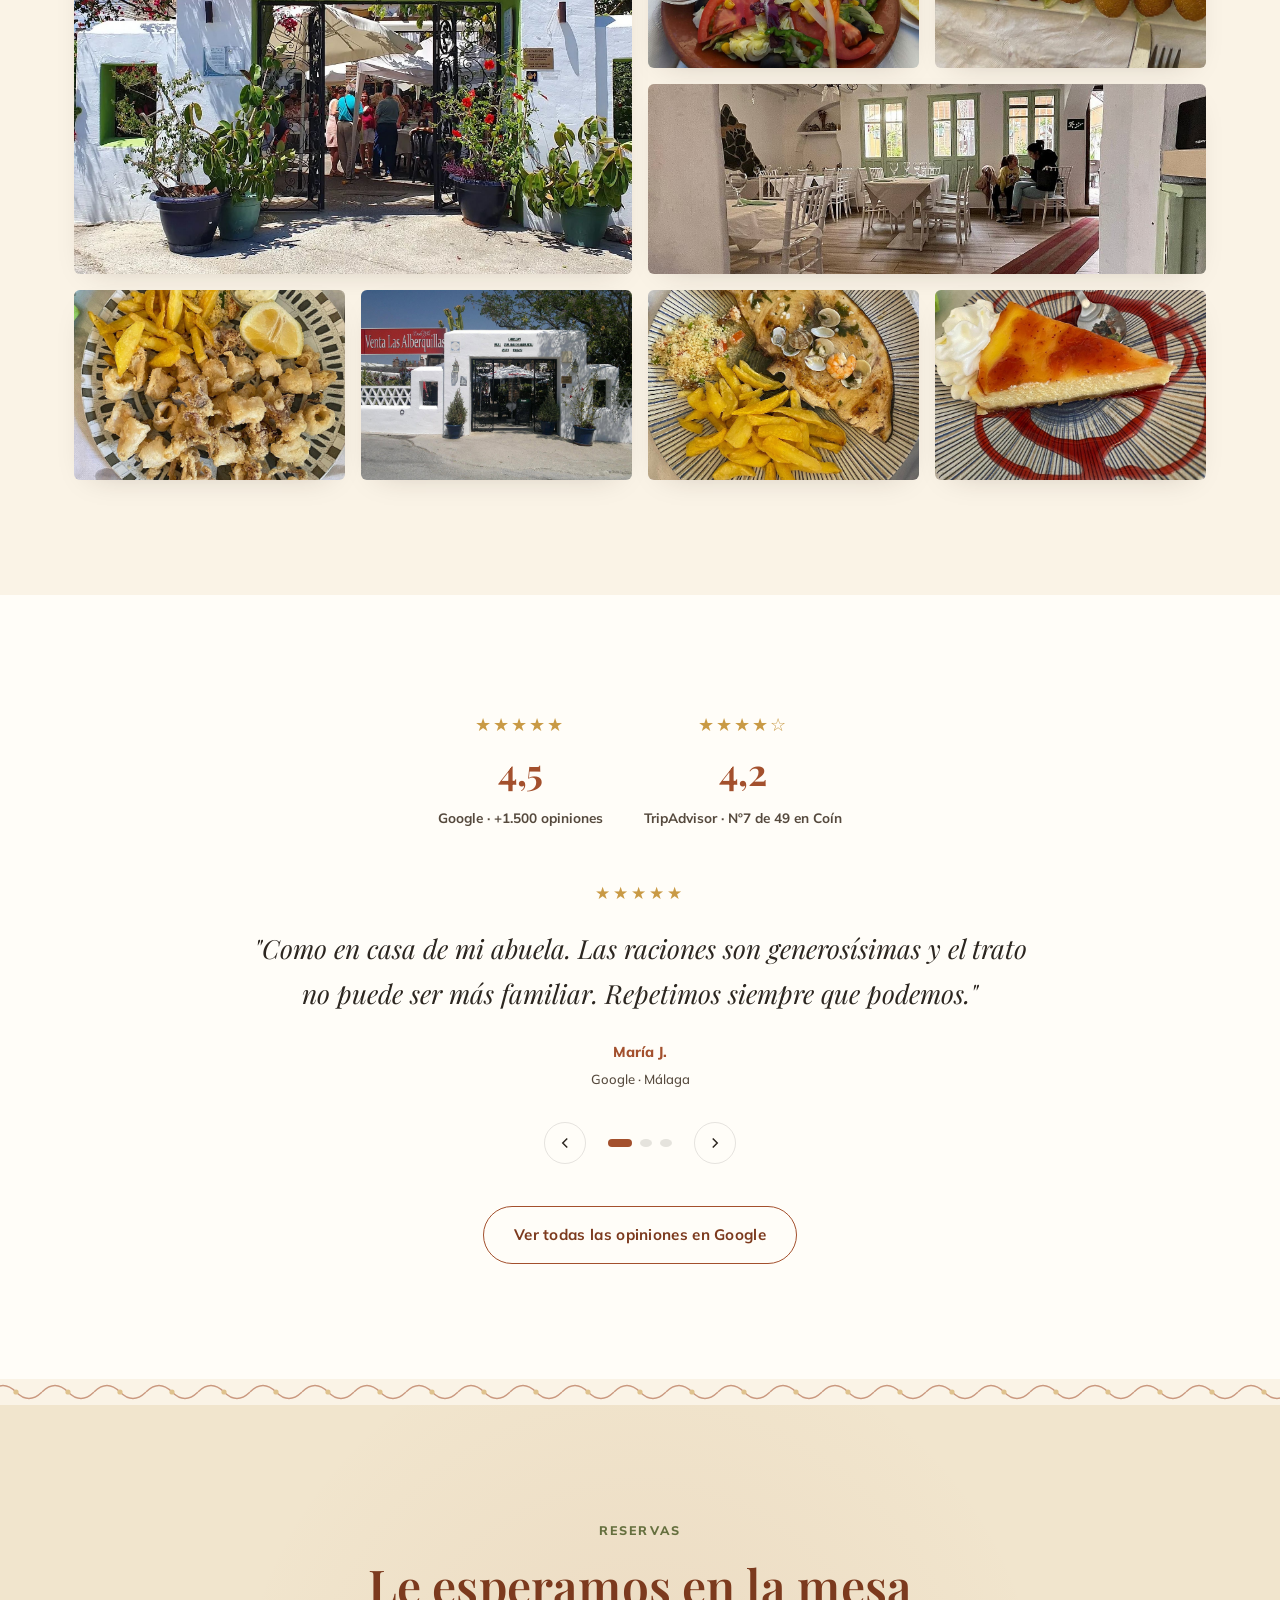
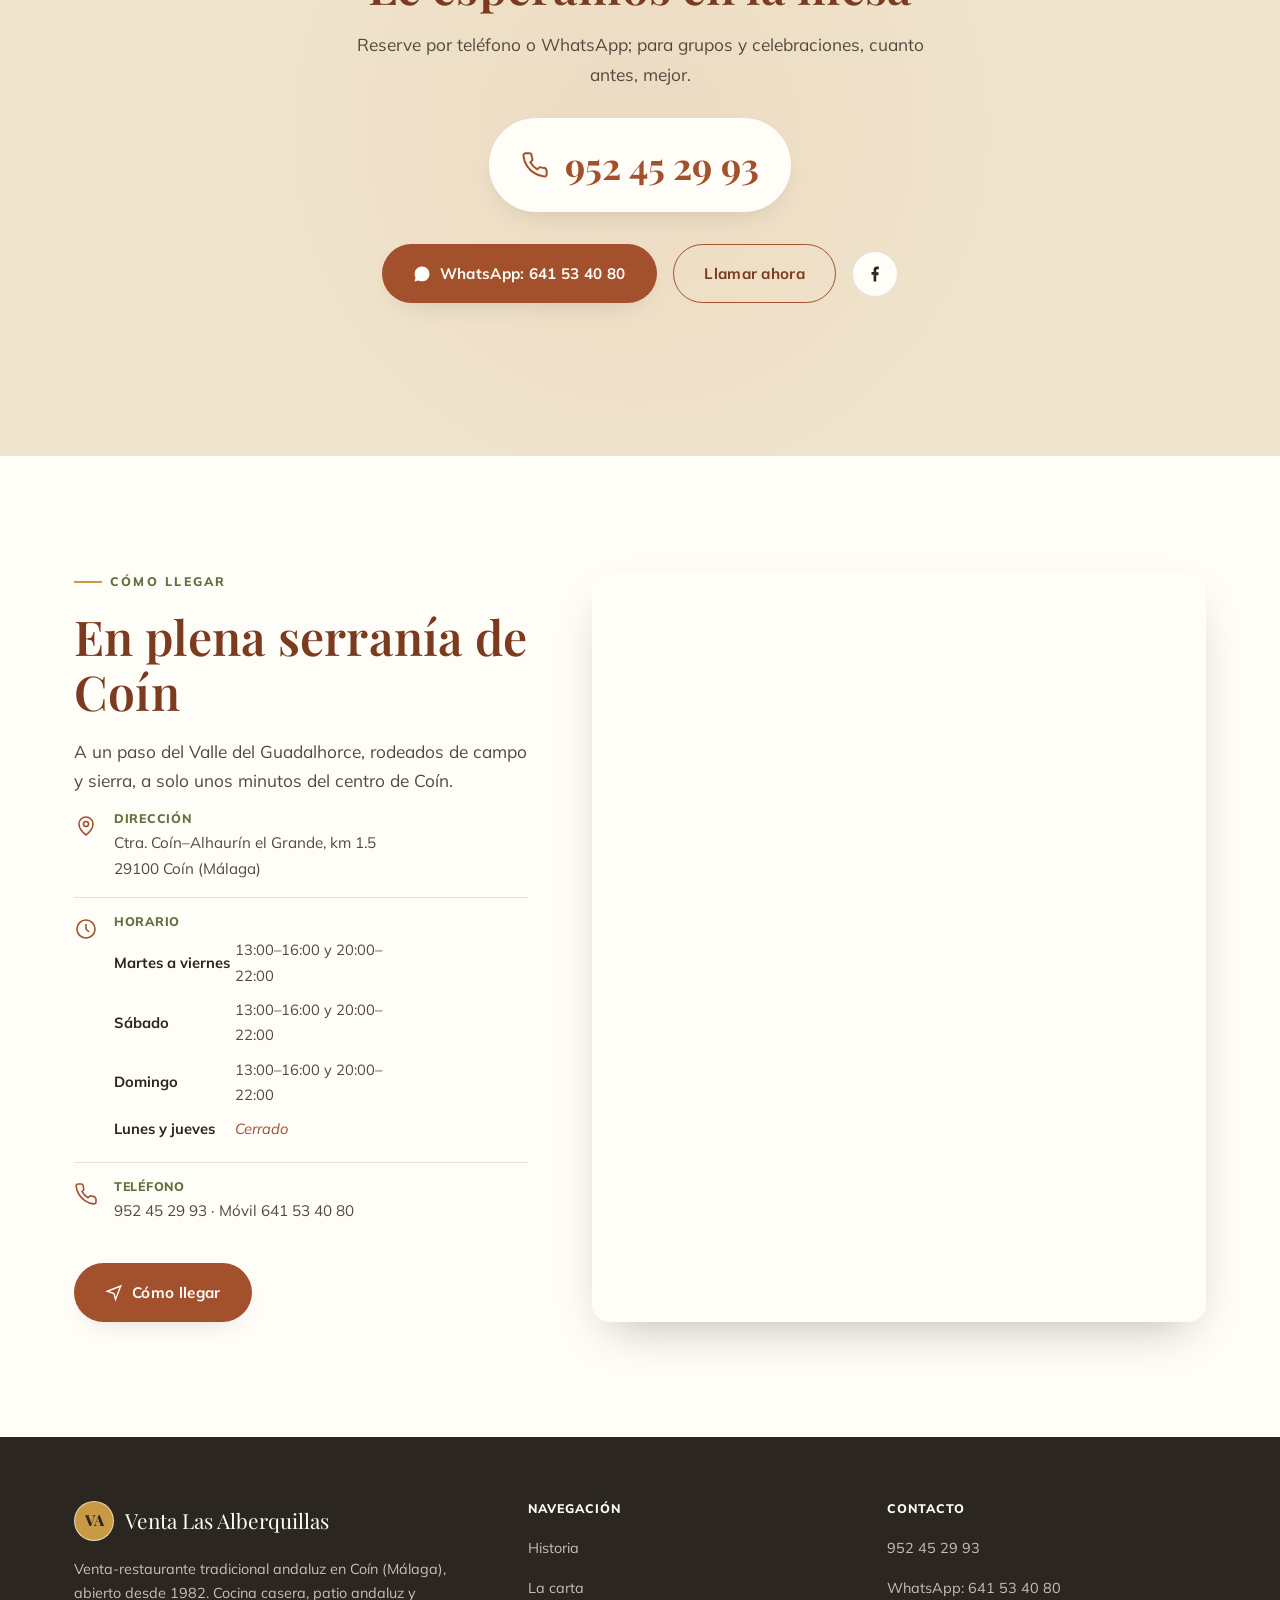
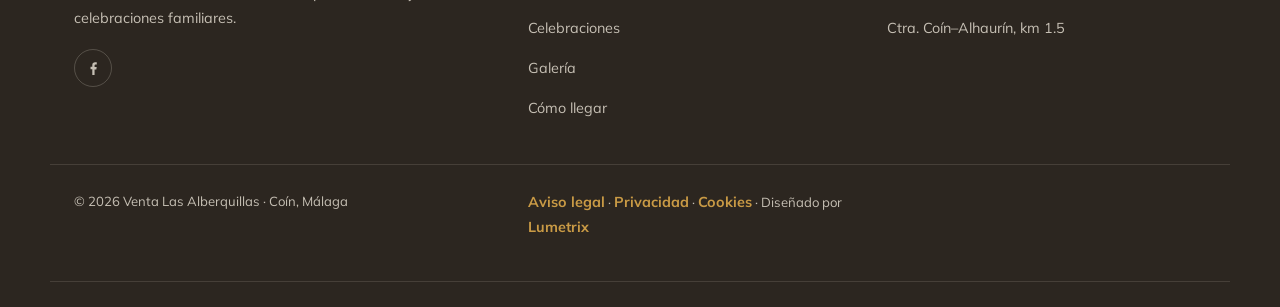
==== commit bdde7da3: "Reducir la letra capital de Historia y mover Facebook junto a los botones - La "C" decorativa de "Nu" ====
--- a/index.html
+++ b/index.html
@@ -472,12 +472,11 @@
           WhatsApp: 641 53 40 80
         </a>
         <a href="tel:+34952452993" class="boton boton--contorno">Llamar ahora</a>
-      </div>
-
-      <div class="contacto__redes">
-        <a href="https://facebook.com/alberquillas" target="_blank" rel="noopener" aria-label="Facebook">
-          <svg viewBox="0 0 24 24" fill="currentColor"><path d="M13.5 21v-7.5H16l.5-3.5h-3V8c0-1 .3-1.7 1.7-1.7H16.6V3.1C16.3 3 15.3 3 14.2 3c-2.3 0-3.9 1.4-3.9 4v2.5H7.8V13h2.5v8h3.2Z"/></svg>
-        </a>
+        <div class="contacto__redes">
+          <a href="https://facebook.com/alberquillas" target="_blank" rel="noopener" aria-label="Facebook">
+            <svg viewBox="0 0 24 24" fill="currentColor"><path d="M13.5 21v-7.5H16l.5-3.5h-3V8c0-1 .3-1.7 1.7-1.7H16.6V3.1C16.3 3 15.3 3 14.2 3c-2.3 0-3.9 1.4-3.9 4v2.5H7.8V13h2.5v8h3.2Z"/></svg>
+          </a>
+        </div>
       </div>
     </div>
   </div>
--- a/css/style.css
+++ b/css/style.css
@@ -433,11 +433,11 @@
 .historia__texto p { margin-bottom: 1.15rem; color: var(--tinta-suave); }
 .historia__texto p:first-of-type::first-letter {
   font-family: var(--serif);
-  font-size: 3.4rem;
+  font-size: 2.2rem;
   color: var(--terracota);
   float: left;
-  line-height: 0.8;
-  padding: 0.1rem 0.4rem 0 0;
+  line-height: 0.9;
+  padding: 0.1rem 0.35rem 0 0;
   font-weight: 700;
 }
 .historia__firma {
@@ -858,7 +858,7 @@
 }
 .contacto__telefono:hover { color: var(--terracota-oscuro); transform: translateY(-3px); box-shadow: 0 18px 30px -14px rgba(124,58,30,0.3); }
 .contacto__telefono svg { width: 28px; height: 28px; flex-shrink: 0; }
-.contacto__acciones { display: flex; flex-wrap: wrap; justify-content: center; gap: 1rem; margin-bottom: 2.4rem; }
+.contacto__acciones { display: flex; flex-wrap: wrap; align-items: center; justify-content: center; gap: 1rem; margin-bottom: 2.4rem; }
 .contacto__redes { display: flex; justify-content: center; gap: 0.8rem; }
 .contacto__redes a {
   width: 46px; height: 46px;
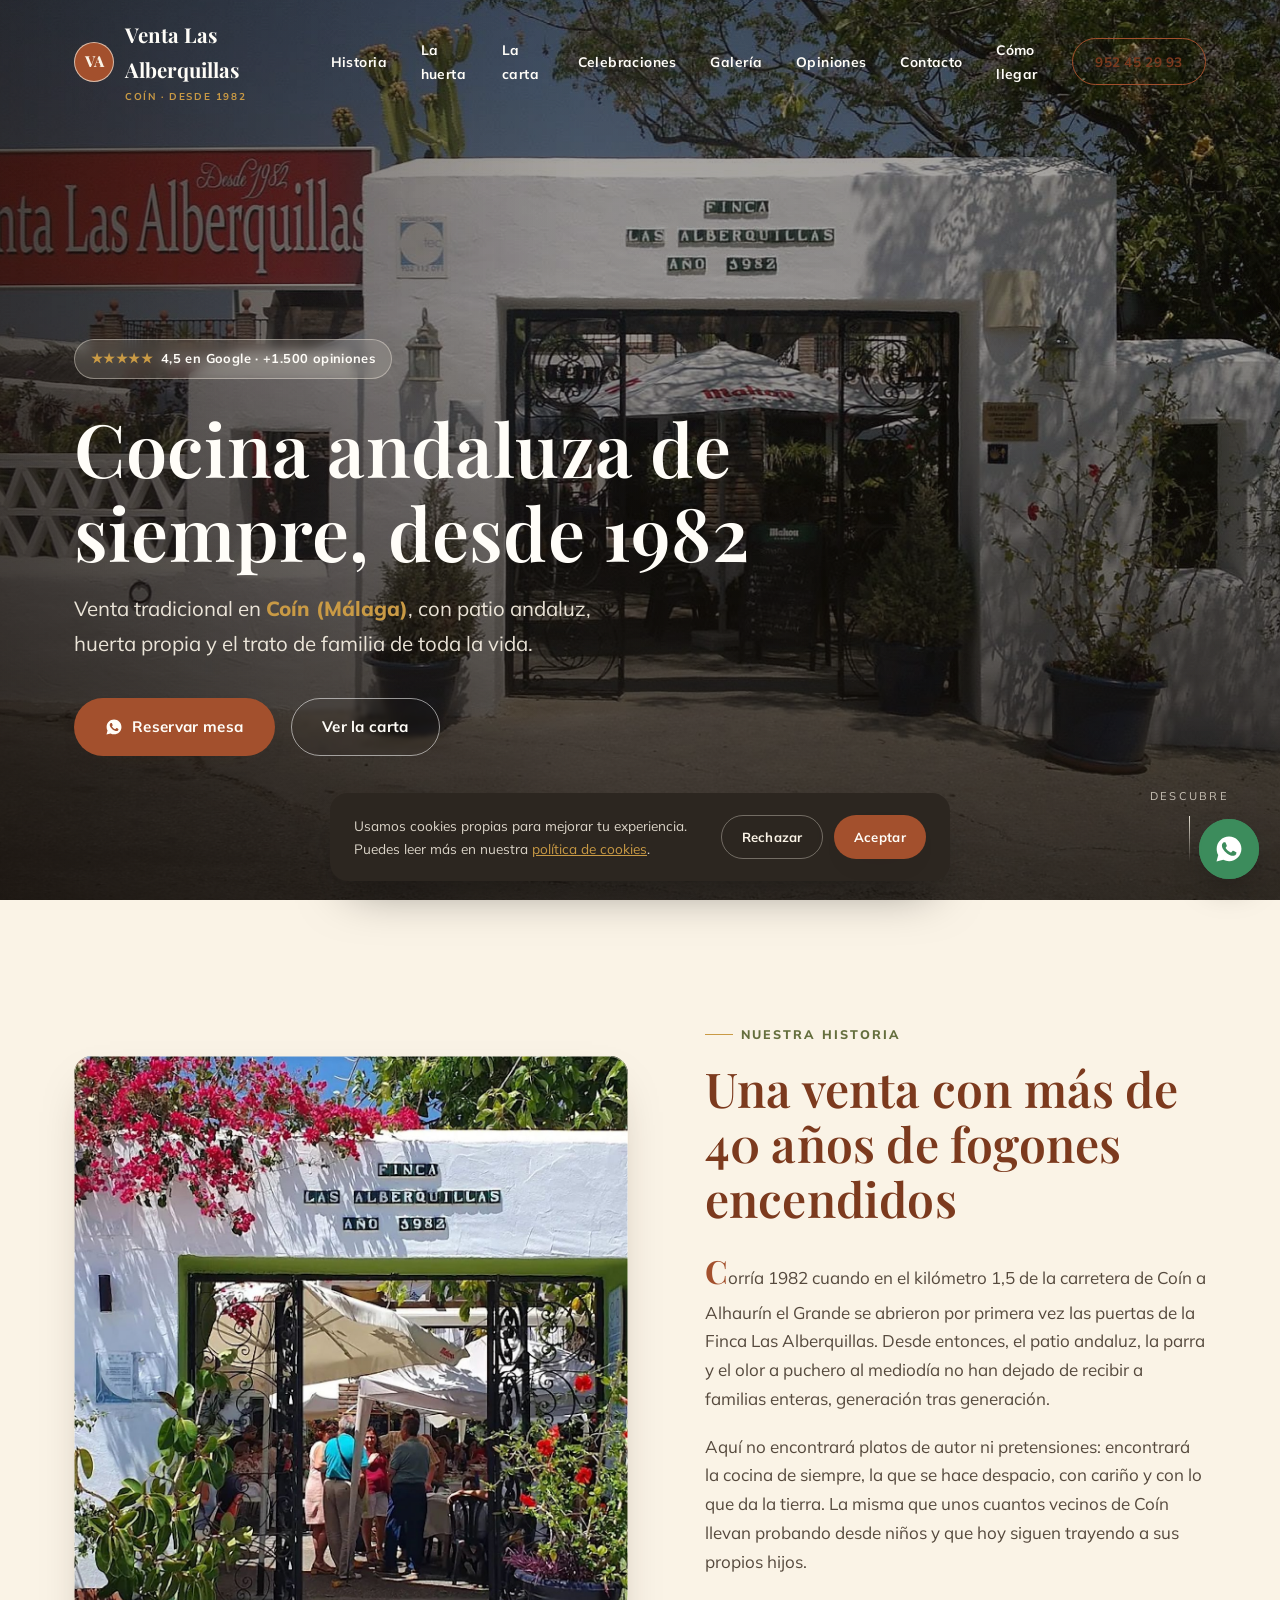
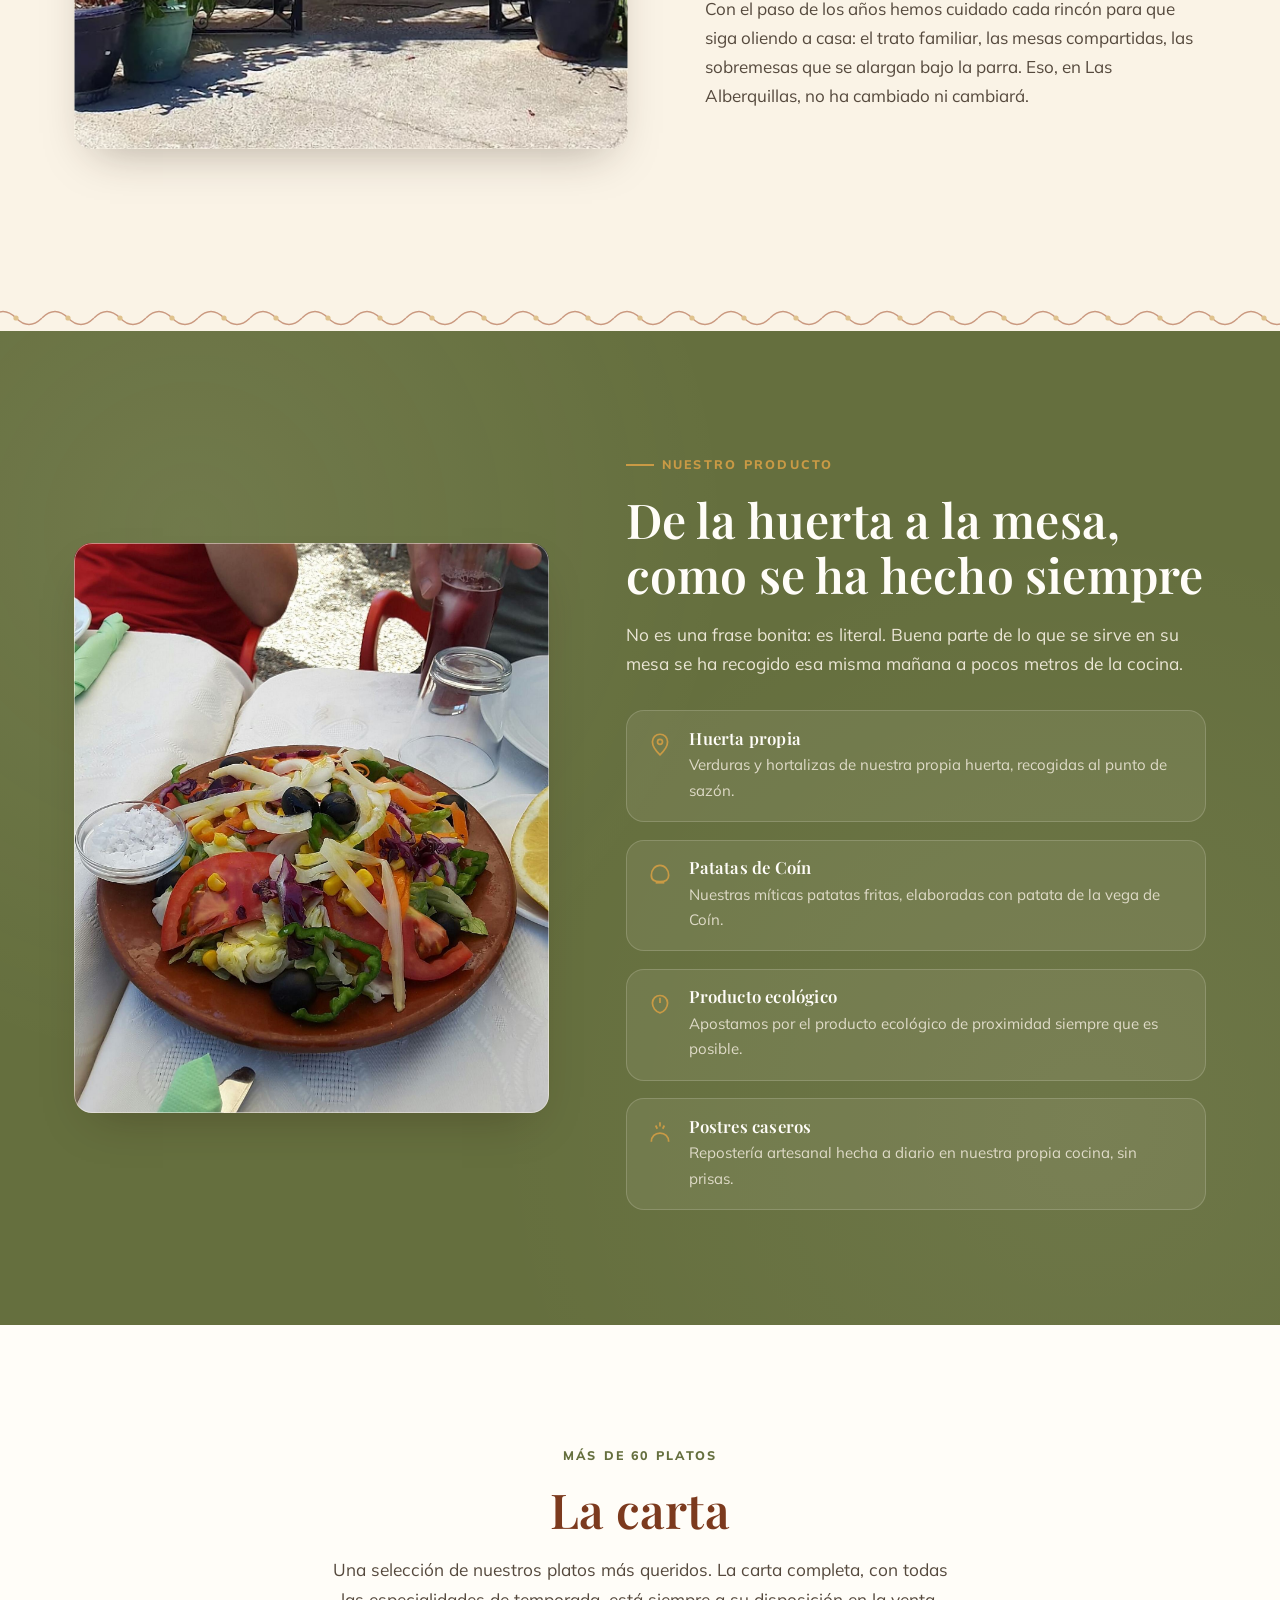
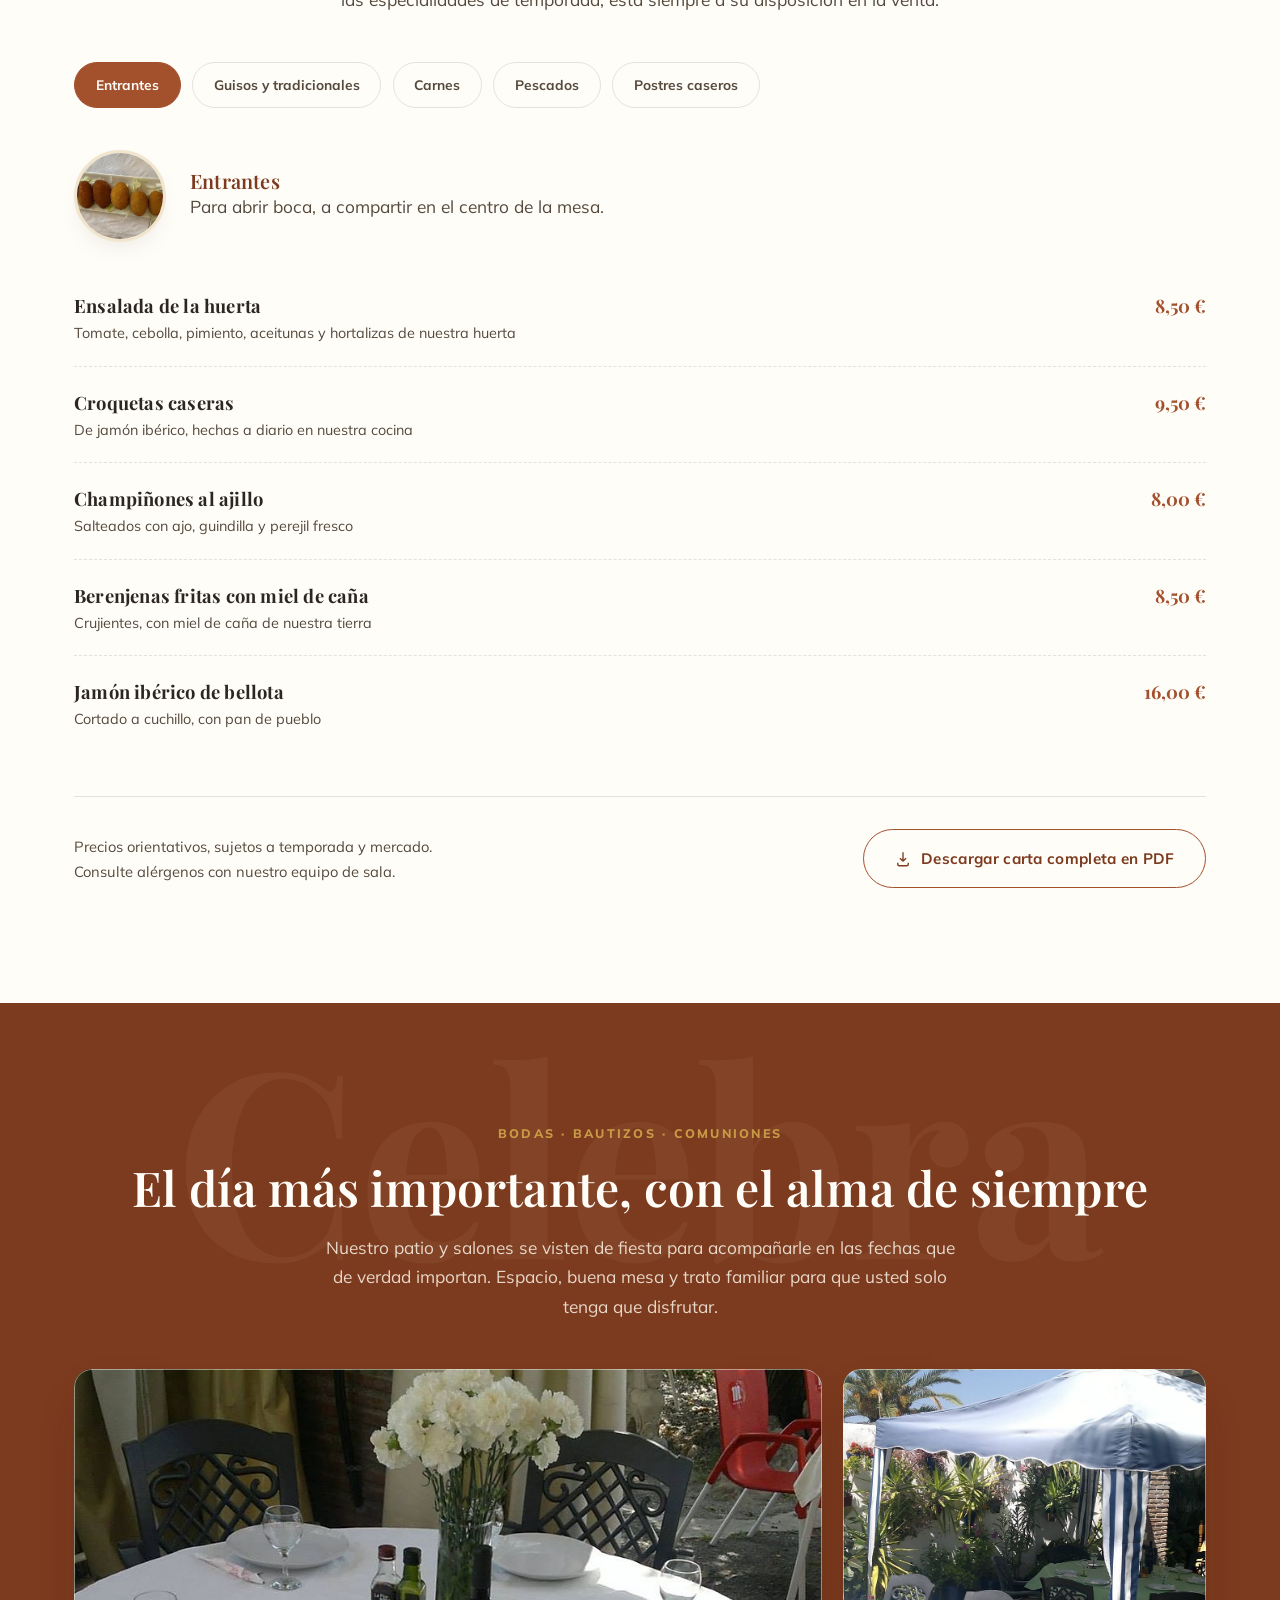
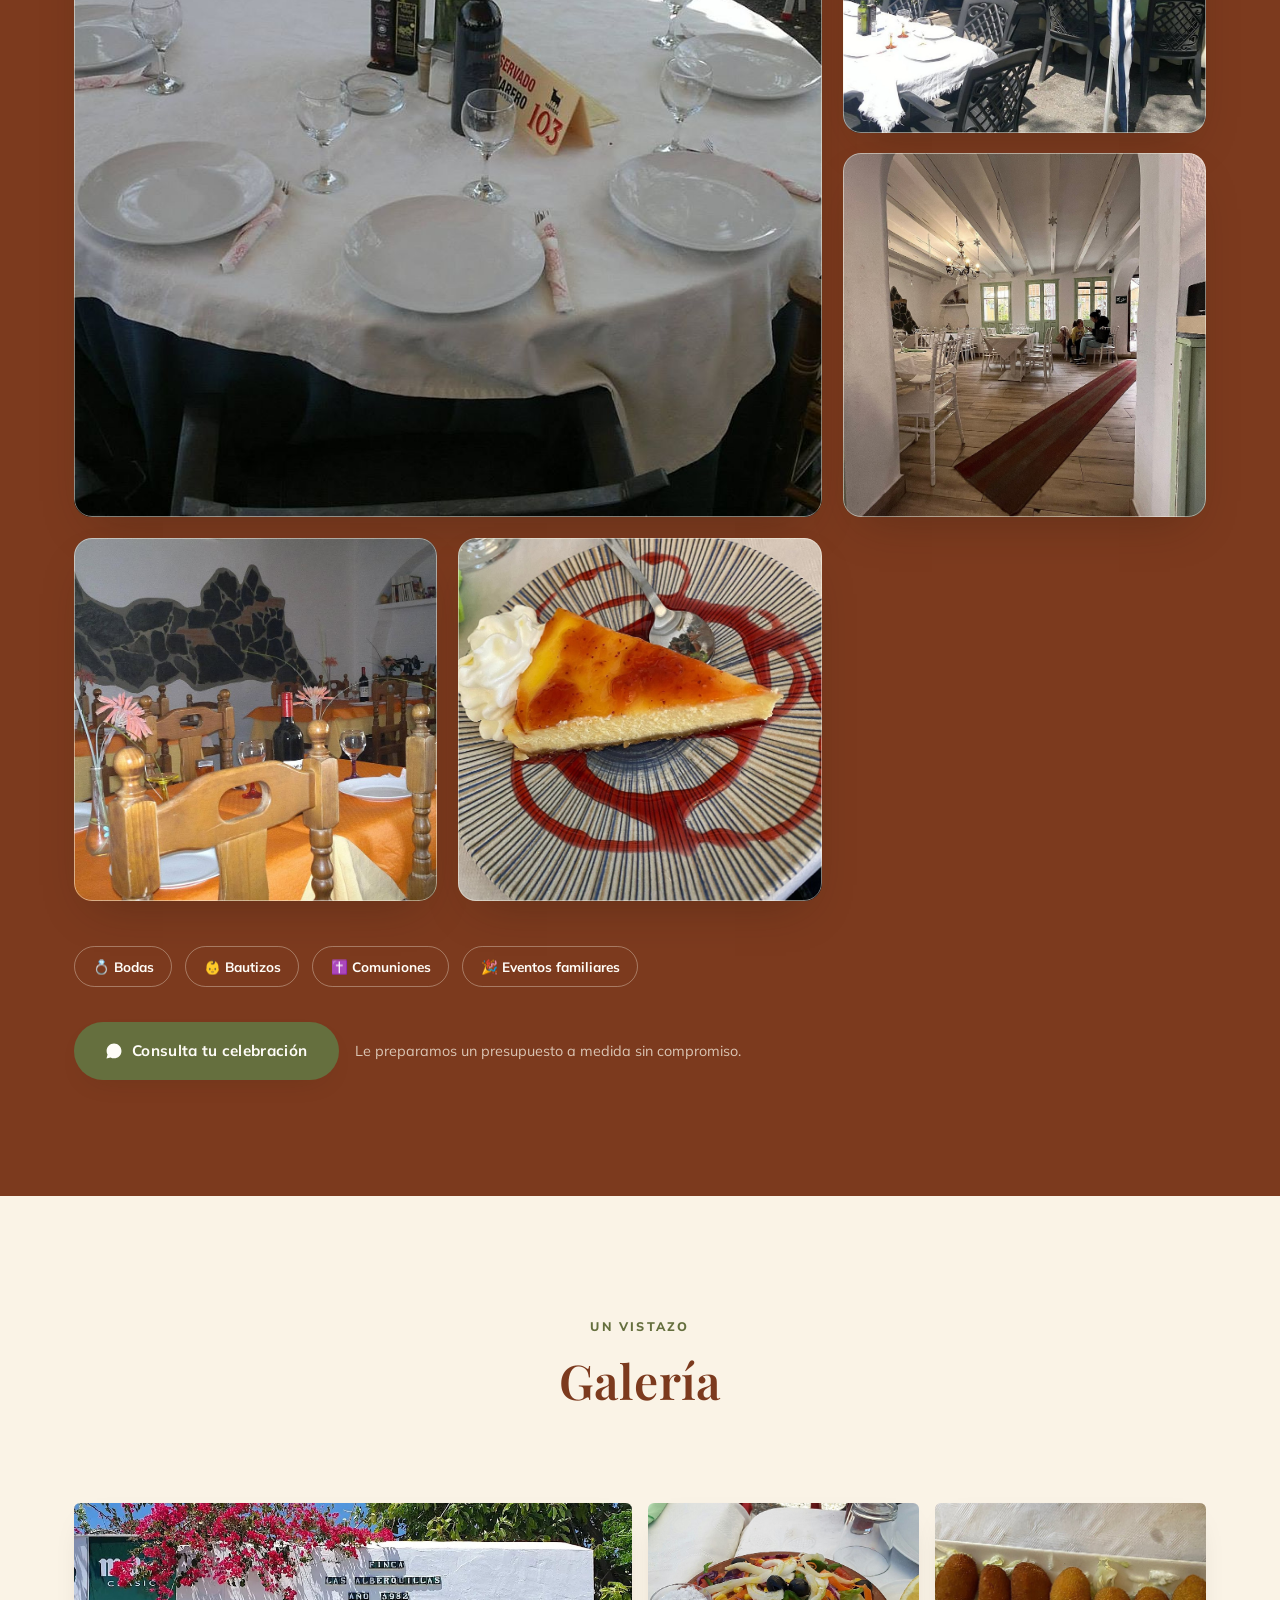
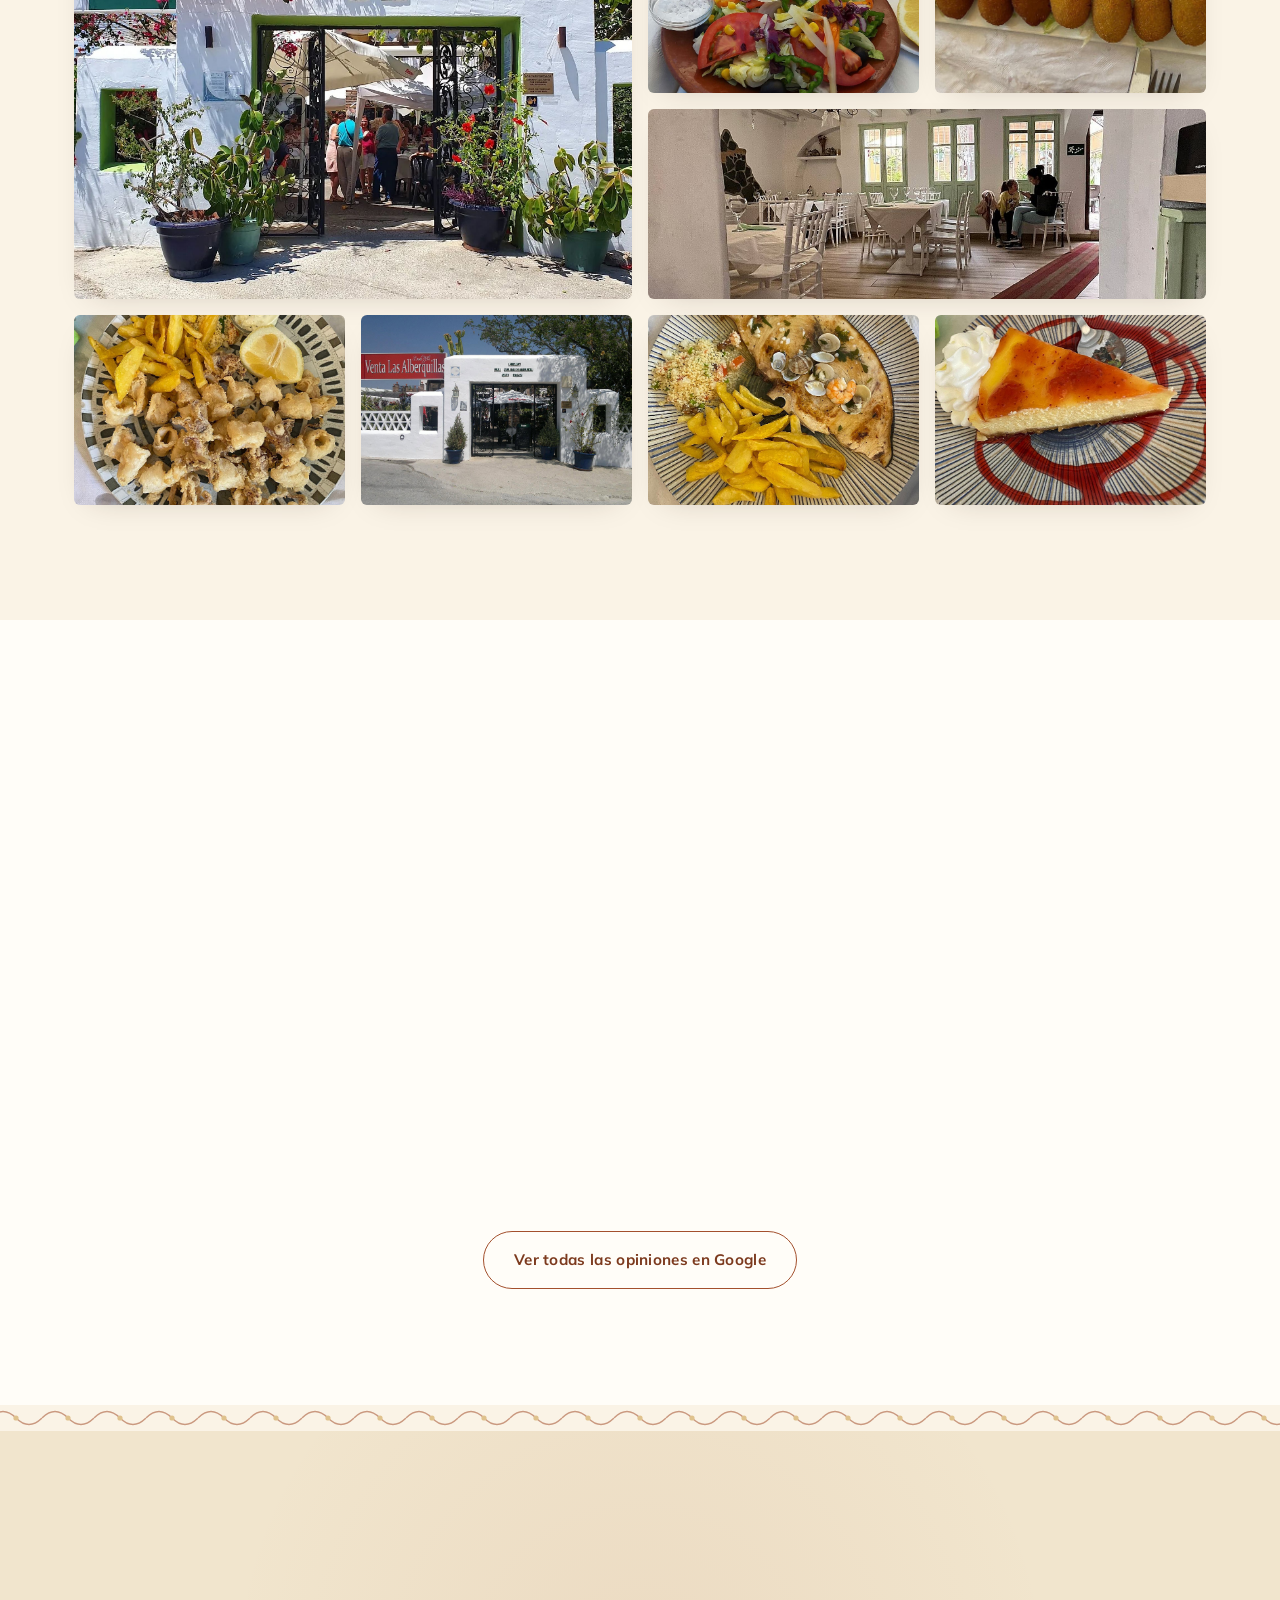
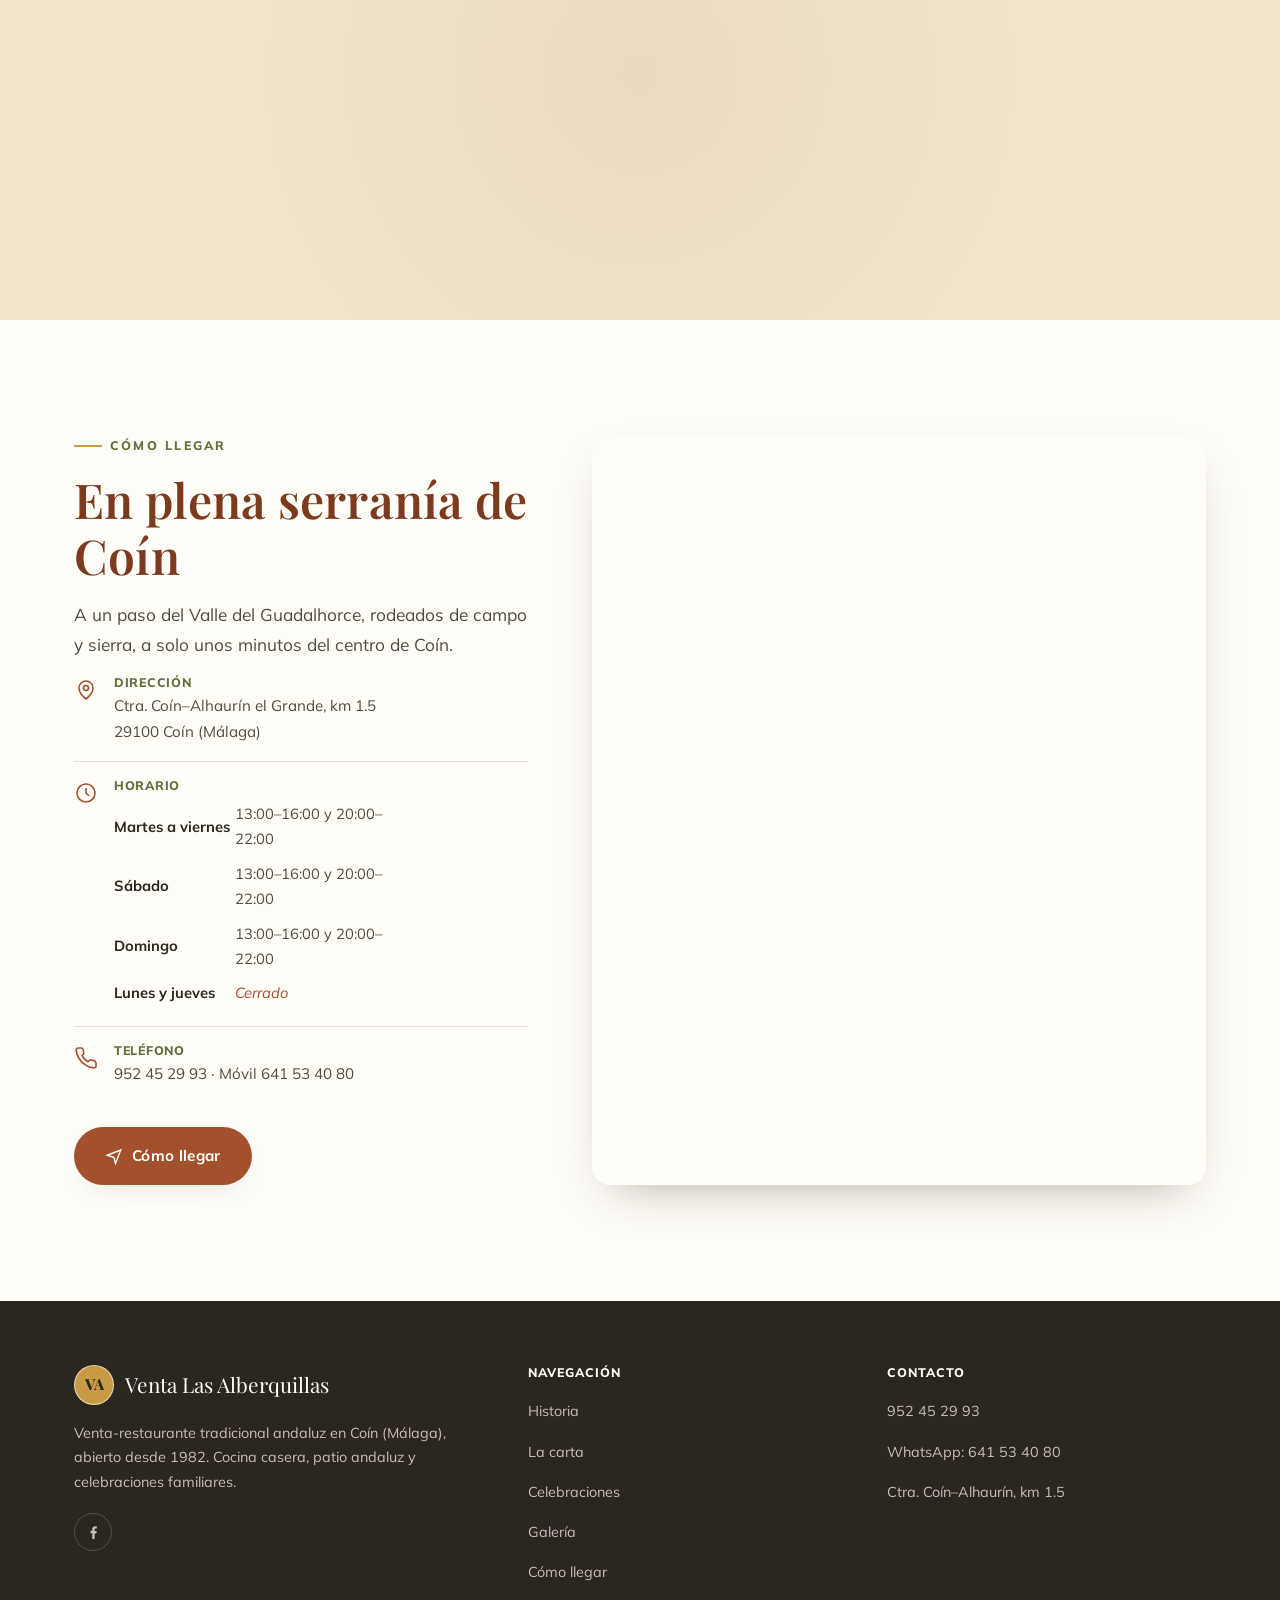
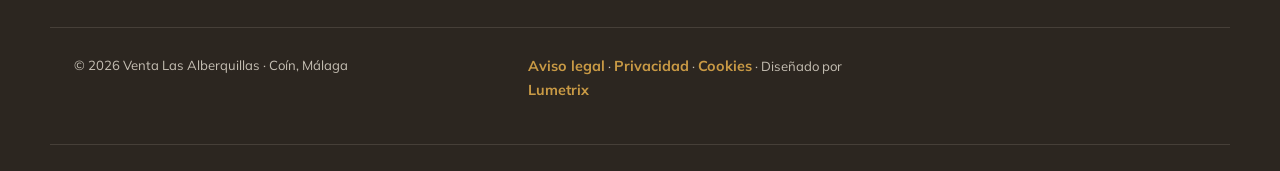
==== commit e7dd6358: "Quitar la píldora de teléfono en Reservas y contacto Era redundante con el botón "Llamar ahora" ya p" ====
--- a/index.html
+++ b/index.html
@@ -461,11 +461,6 @@
       <h2 class="titulo-seccion">Le esperamos en la mesa</h2>
       <p class="intro-seccion">Reserve por teléfono o WhatsApp; para grupos y celebraciones, cuanto antes, mejor.</p>
 
-      <a href="tel:+34952452993" class="contacto__telefono">
-        <svg viewBox="0 0 24 24" fill="none" stroke="currentColor" stroke-width="1.7"><path d="M22 16.9v3a2 2 0 0 1-2.2 2 19.8 19.8 0 0 1-8.6-3.1 19.5 19.5 0 0 1-6-6 19.8 19.8 0 0 1-3.1-8.7A2 2 0 0 1 4.1 2h3a2 2 0 0 1 2 1.7c.1.9.3 1.8.6 2.7a2 2 0 0 1-.5 2.1L8 9.7a16 16 0 0 0 6 6l1.2-1.2a2 2 0 0 1 2.1-.5c.9.3 1.8.5 2.7.6a2 2 0 0 1 1.7 2Z"/></svg>
-        952 45 29 93
-      </a>
-
       <div class="contacto__acciones">
         <a href="https://wa.me/34641534080" target="_blank" rel="noopener" class="boton boton--primario">
           <svg viewBox="0 0 24 24" fill="currentColor"><path d="M12.04 2C6.58 2 2.13 6.45 2.13 11.91c0 1.75.46 3.39 1.26 4.82L2 22l5.4-1.42a9.9 9.9 0 0 0 4.64 1.18h.01c5.46 0 9.9-4.45 9.9-9.91C21.96 6.45 17.5 2 12.04 2Z"/></svg>
--- a/css/style.css
+++ b/css/style.css
@@ -433,11 +433,8 @@
 .historia__texto p { margin-bottom: 1.15rem; color: var(--tinta-suave); }
 .historia__texto p:first-of-type::first-letter {
   font-family: var(--serif);
-  font-size: 2.2rem;
+  font-size: 2rem;
   color: var(--terracota);
-  float: left;
-  line-height: 0.9;
-  padding: 0.1rem 0.35rem 0 0;
   font-weight: 700;
 }
 .historia__firma {
@@ -841,24 +838,7 @@
 }
 .contacto__info .etiqueta::before { display: none; }
 .contacto__info .intro-seccion { margin-left: auto; margin-right: auto; }
-.contacto__telefono {
-  display: inline-flex;
-  align-items: center;
-  gap: 1rem;
-  font-family: var(--serif);
-  font-size: clamp(1.8rem, 3.4vw, 2.3rem);
-  font-weight: 700;
-  color: var(--terracota);
-  background: var(--hueso);
-  padding: 1rem 2rem;
-  border-radius: 999px;
-  box-shadow: var(--sombra-suave);
-  margin: 1.8rem 0 2rem;
-  transition: color 0.3s ease, transform 0.3s ease, box-shadow 0.3s ease;
-}
-.contacto__telefono:hover { color: var(--terracota-oscuro); transform: translateY(-3px); box-shadow: 0 18px 30px -14px rgba(124,58,30,0.3); }
-.contacto__telefono svg { width: 28px; height: 28px; flex-shrink: 0; }
-.contacto__acciones { display: flex; flex-wrap: wrap; align-items: center; justify-content: center; gap: 1rem; margin-bottom: 2.4rem; }
+.contacto__acciones { display: flex; flex-wrap: wrap; align-items: center; justify-content: center; gap: 1rem; margin-top: 2rem; }
 .contacto__redes { display: flex; justify-content: center; gap: 0.8rem; }
 .contacto__redes a {
   width: 46px; height: 46px;
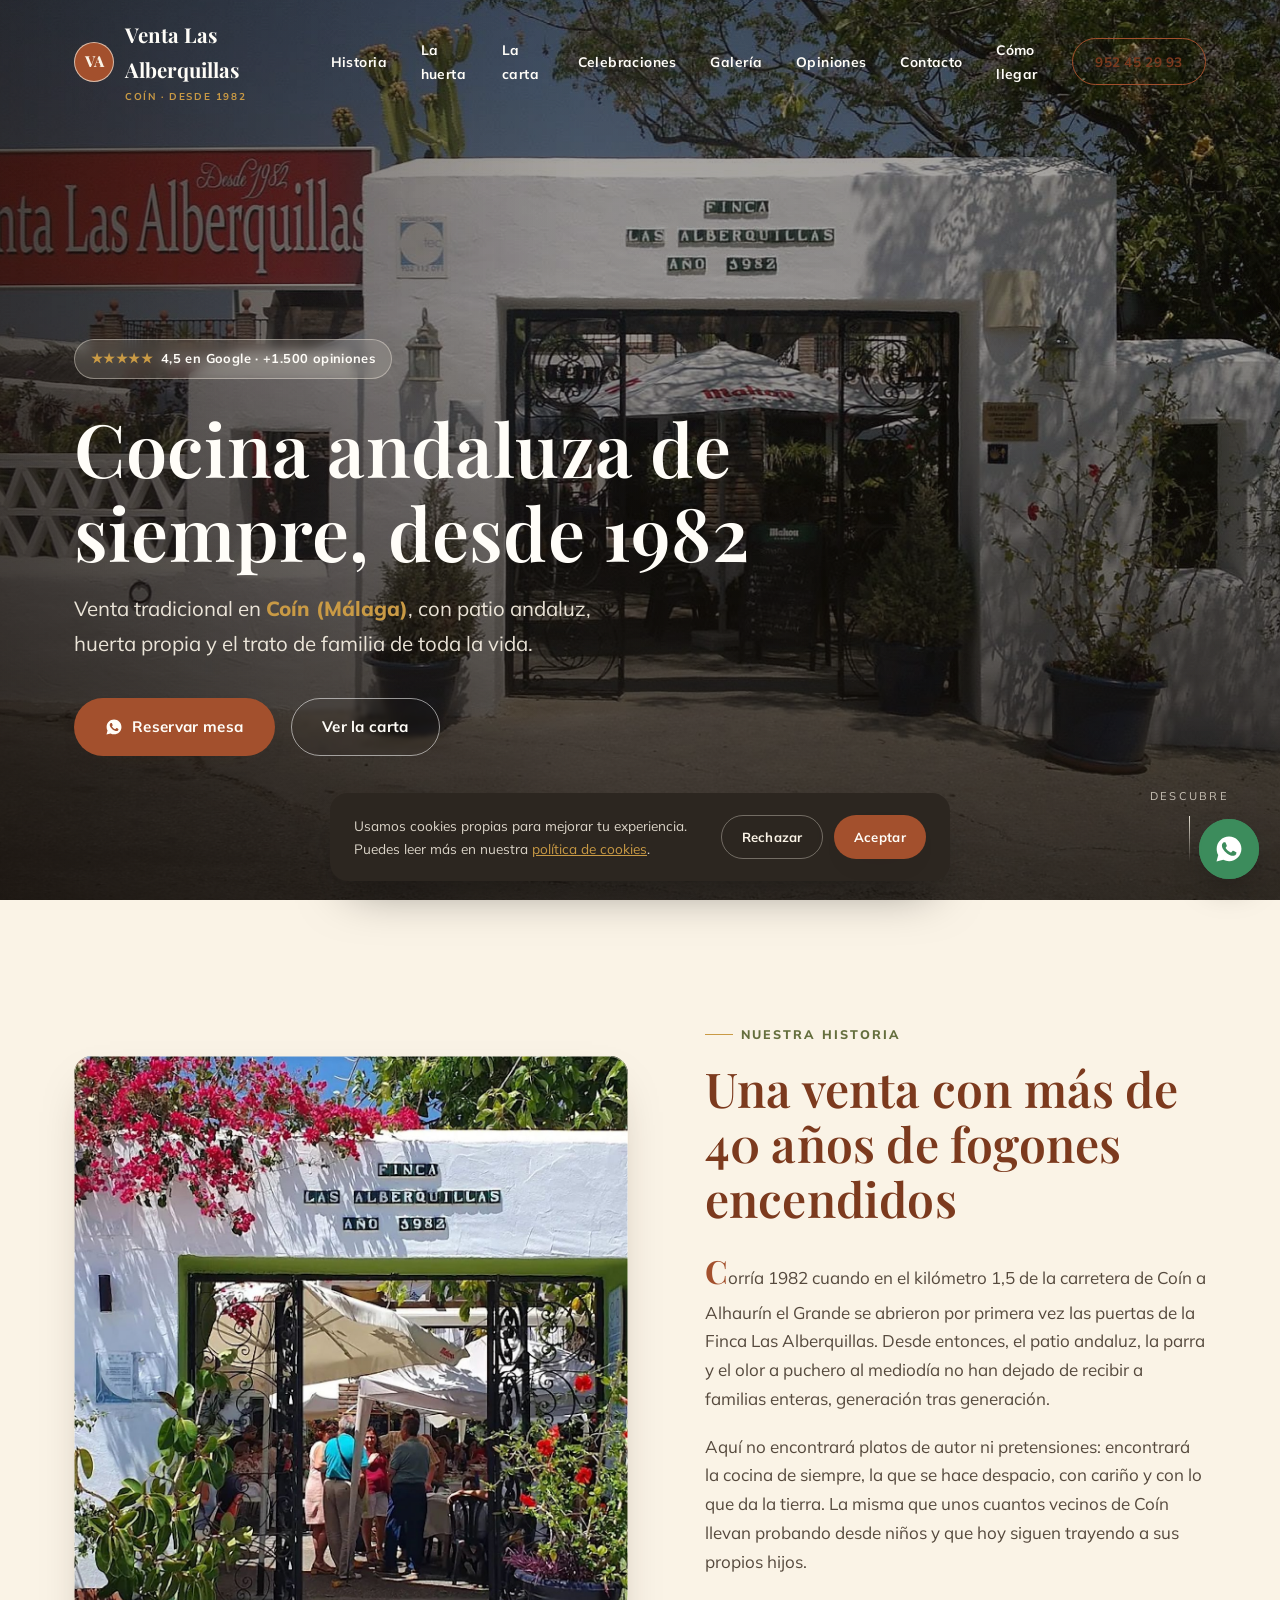
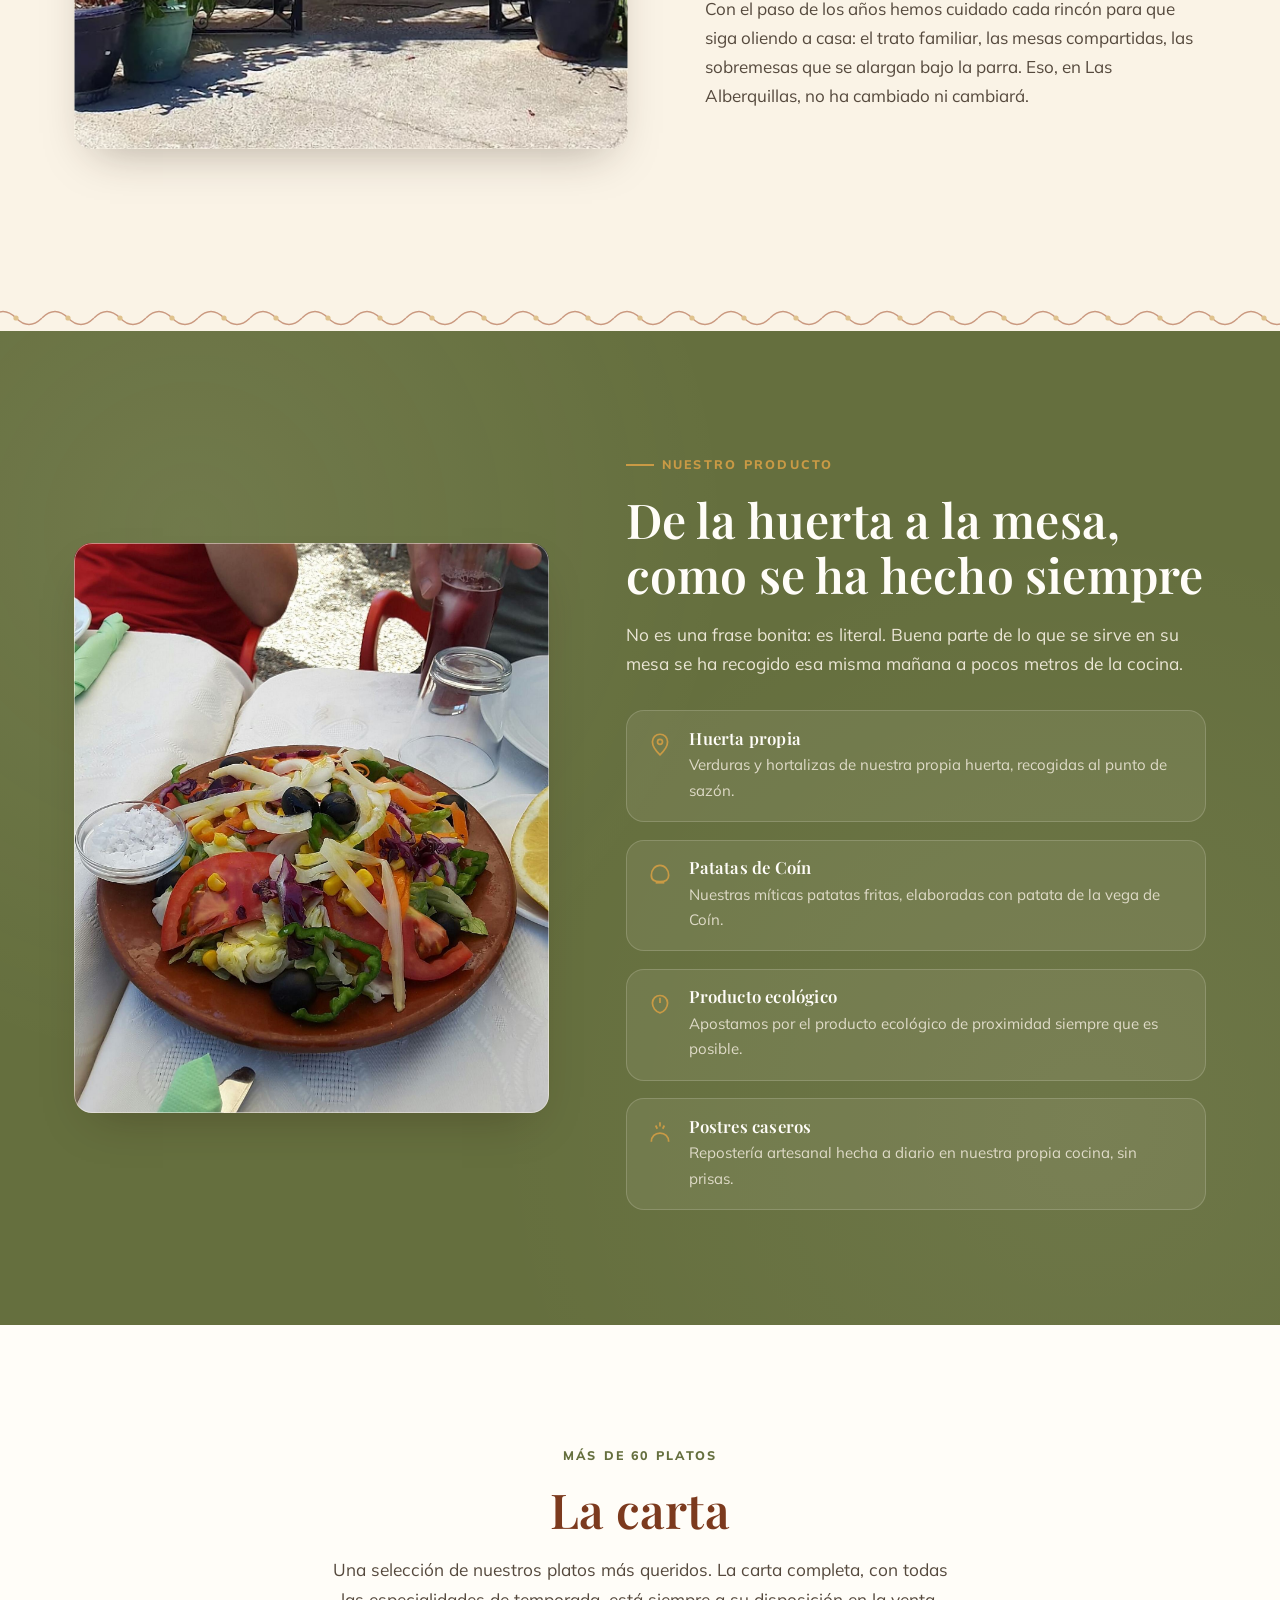
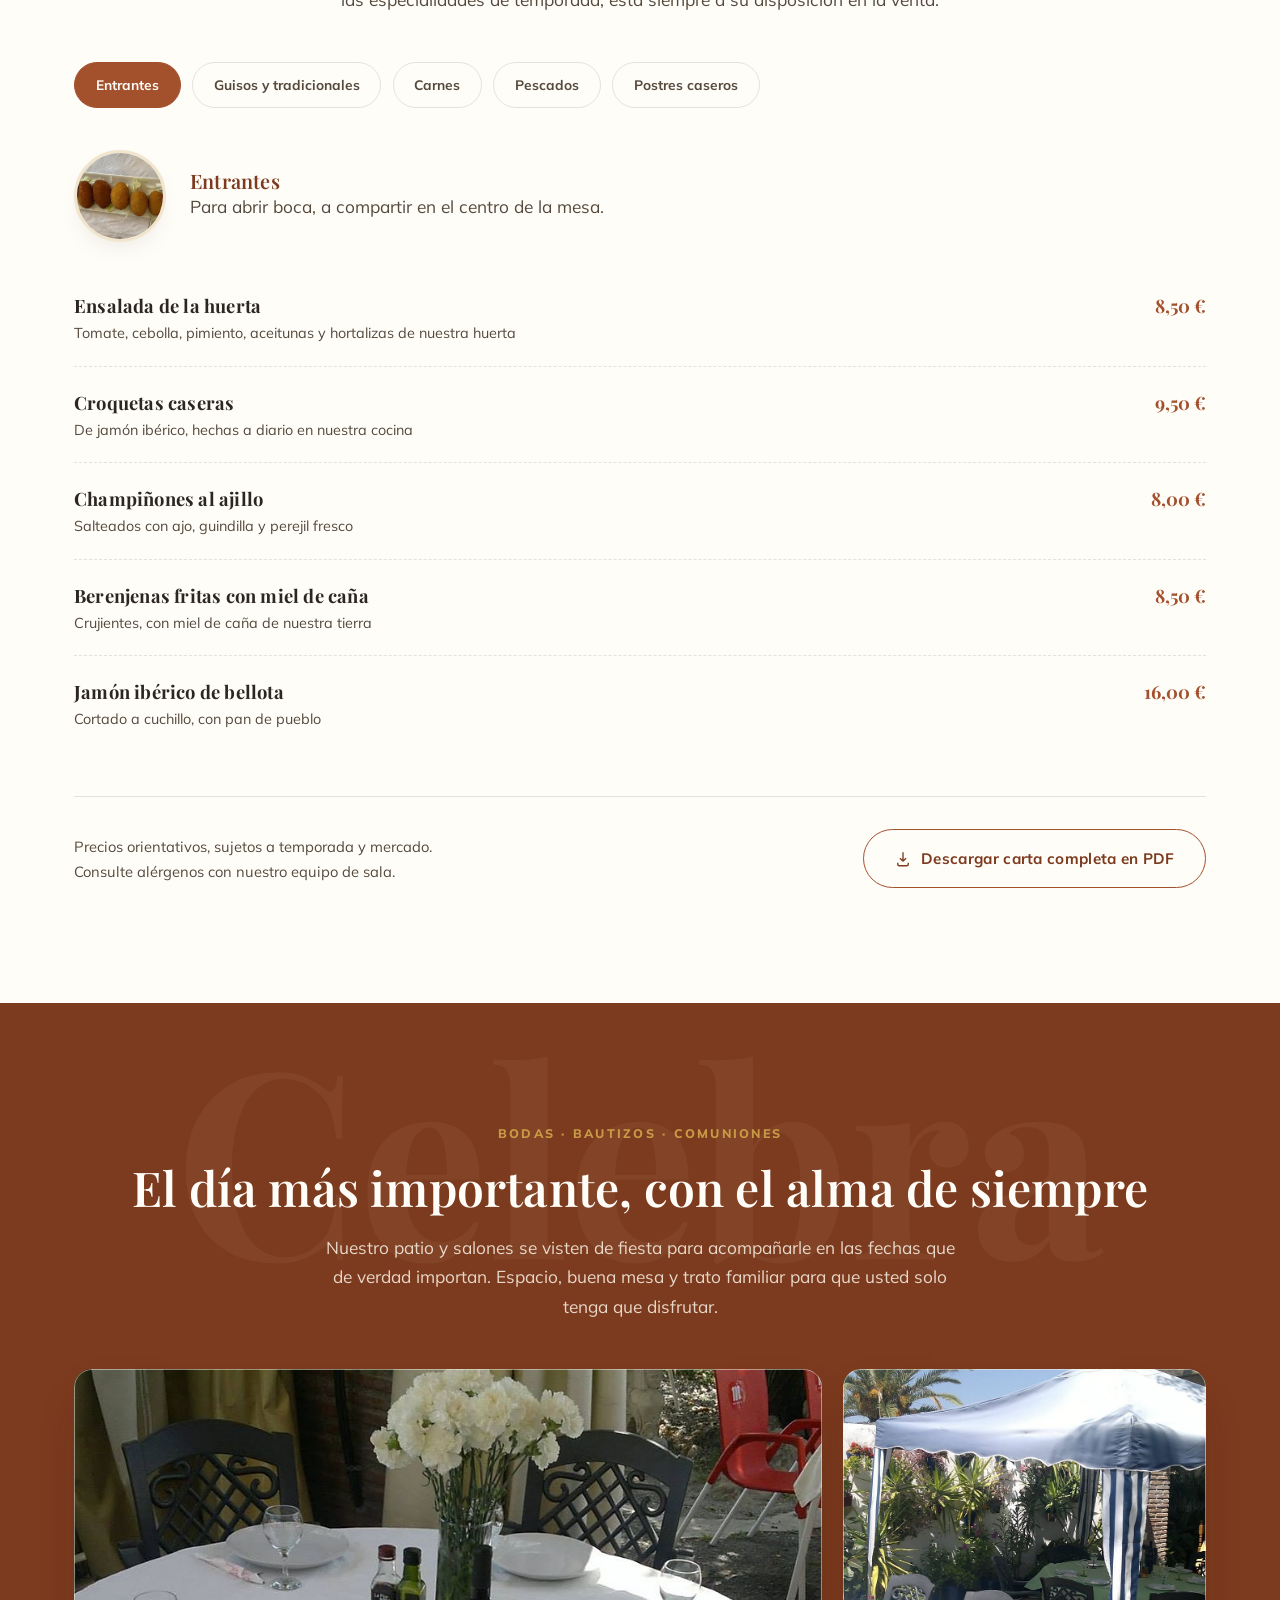
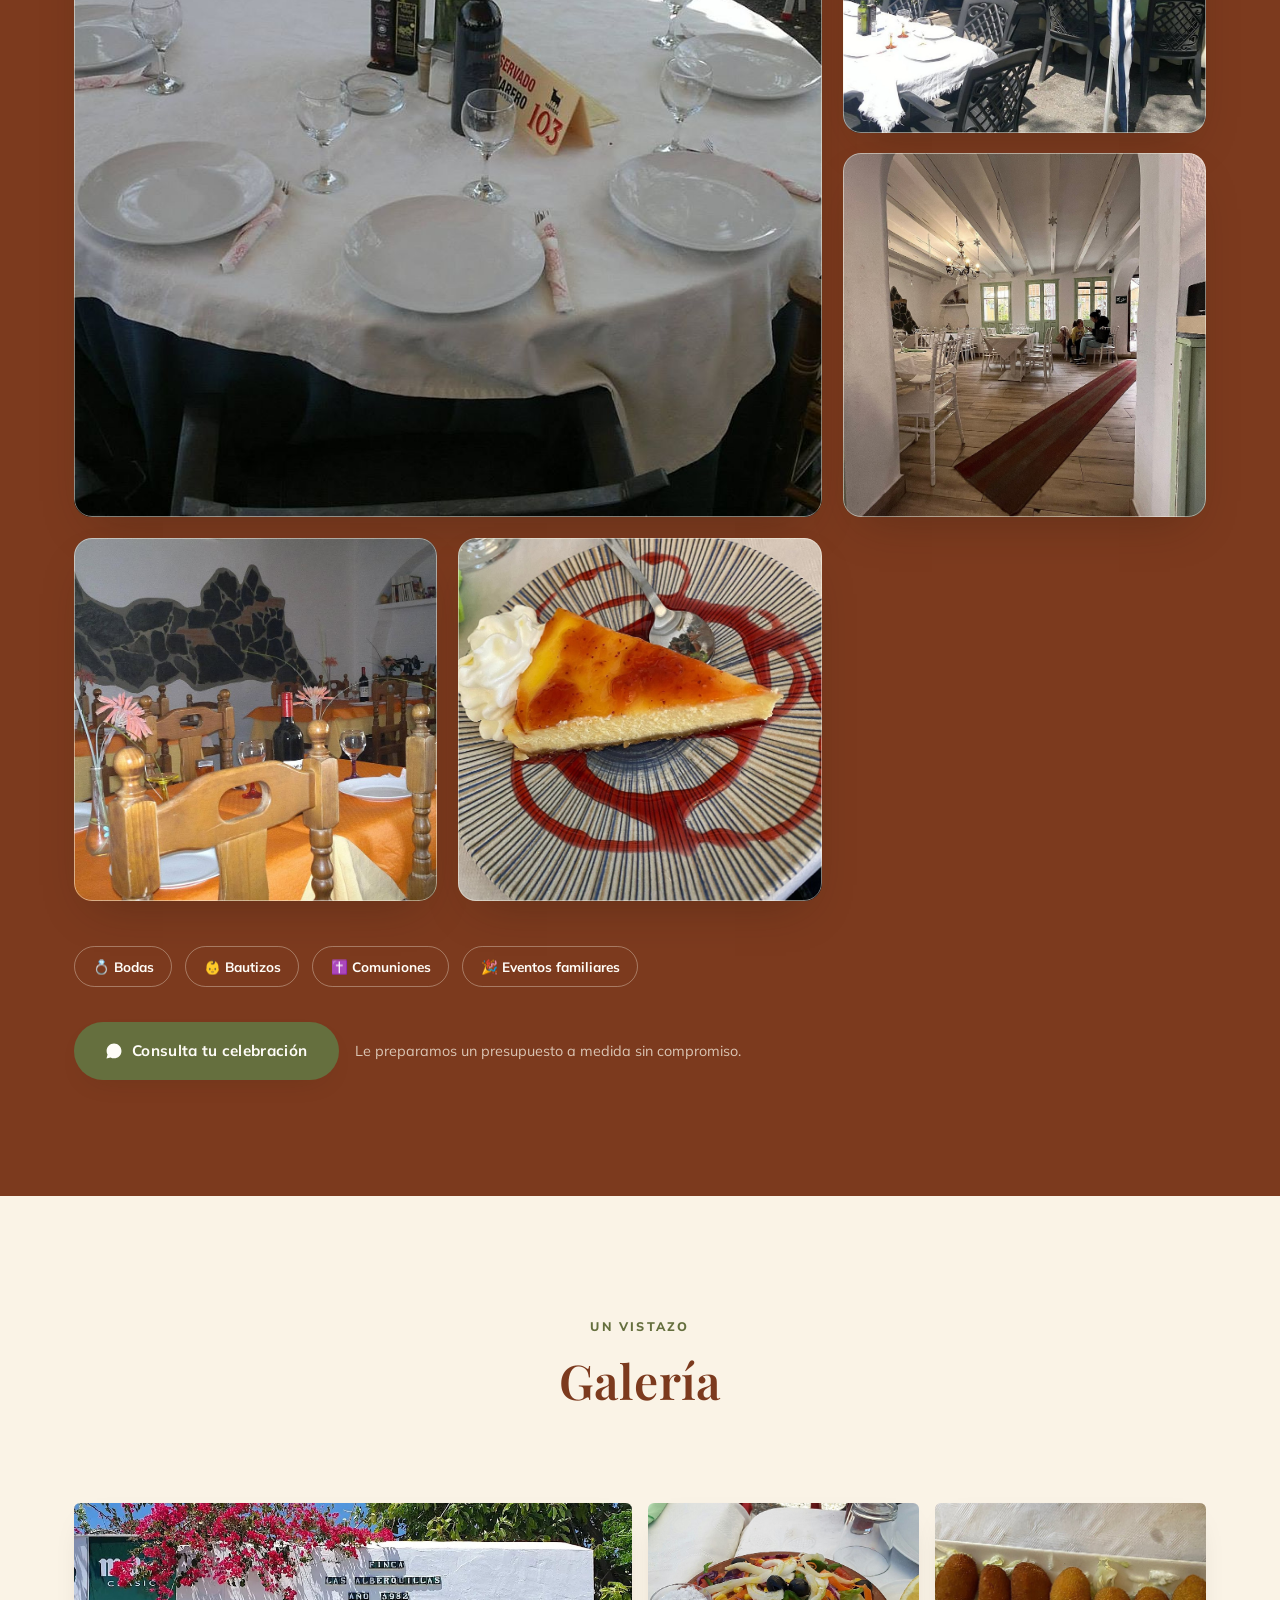
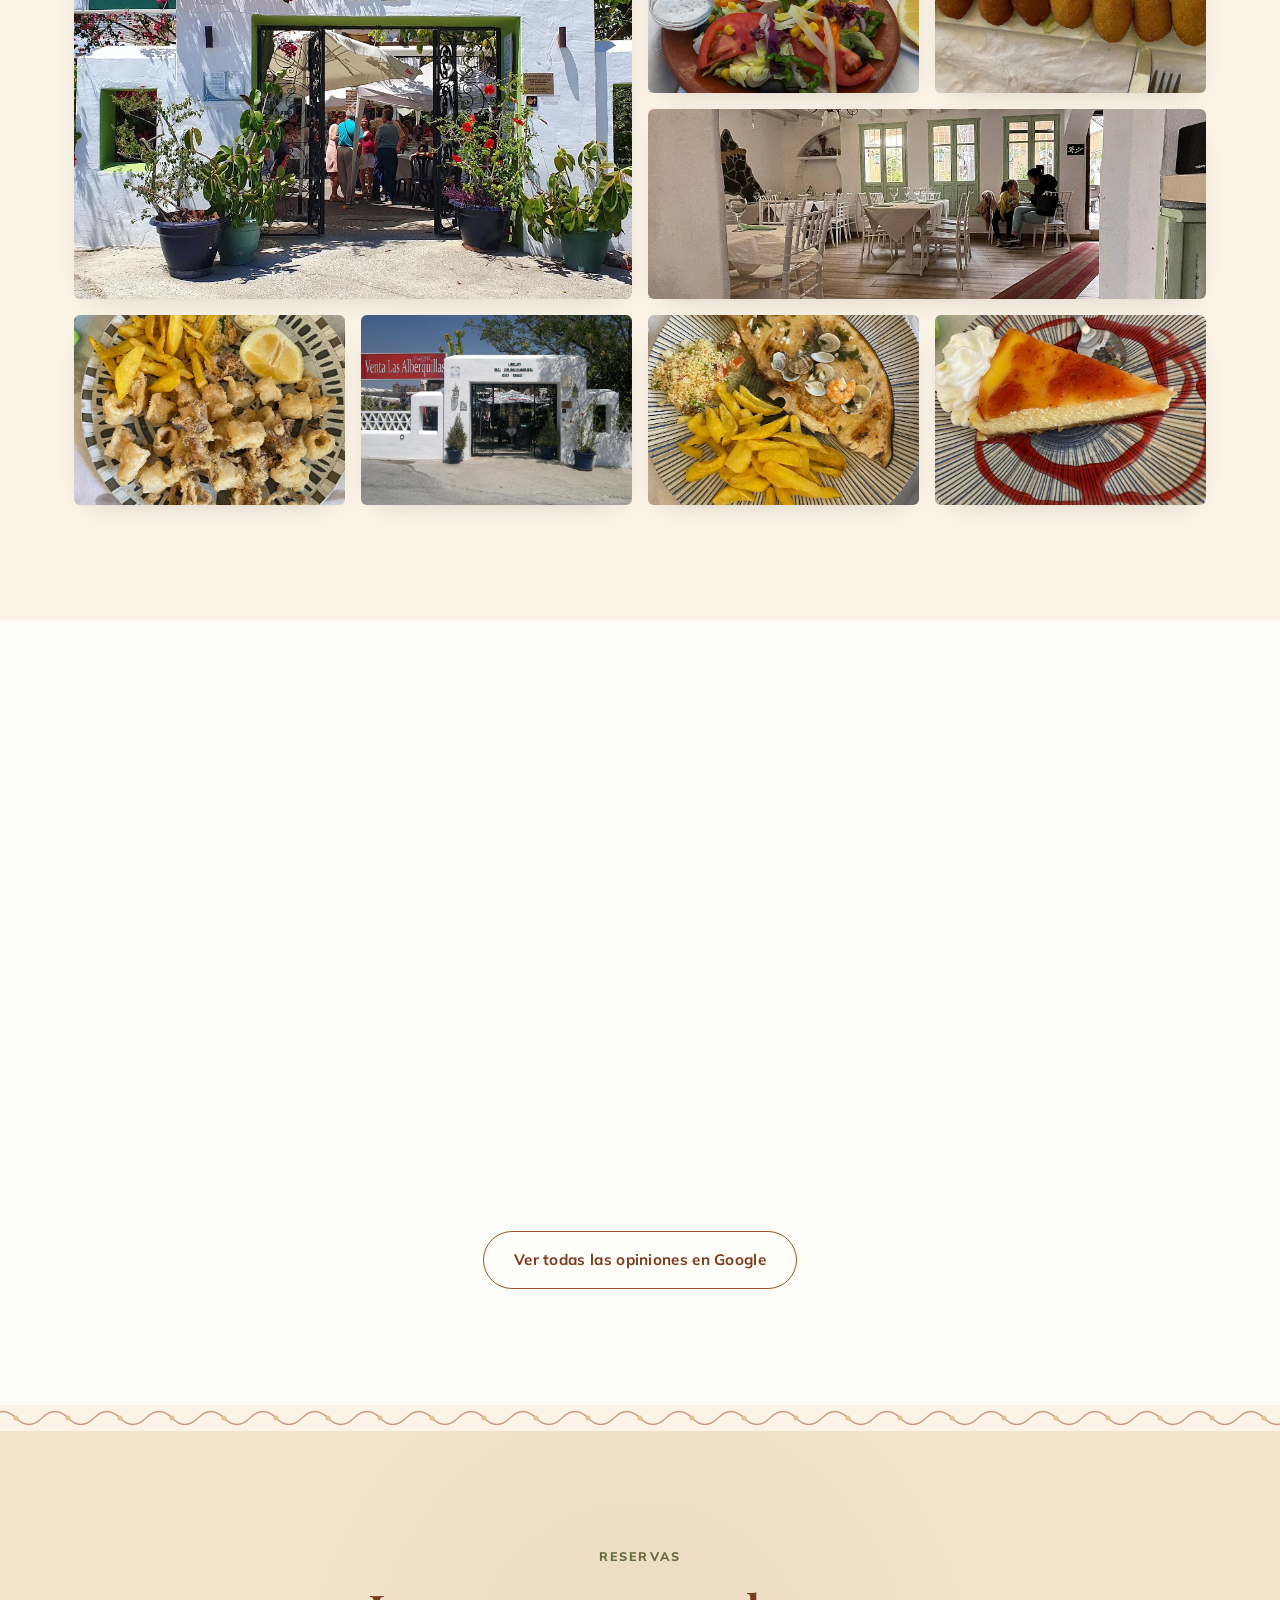
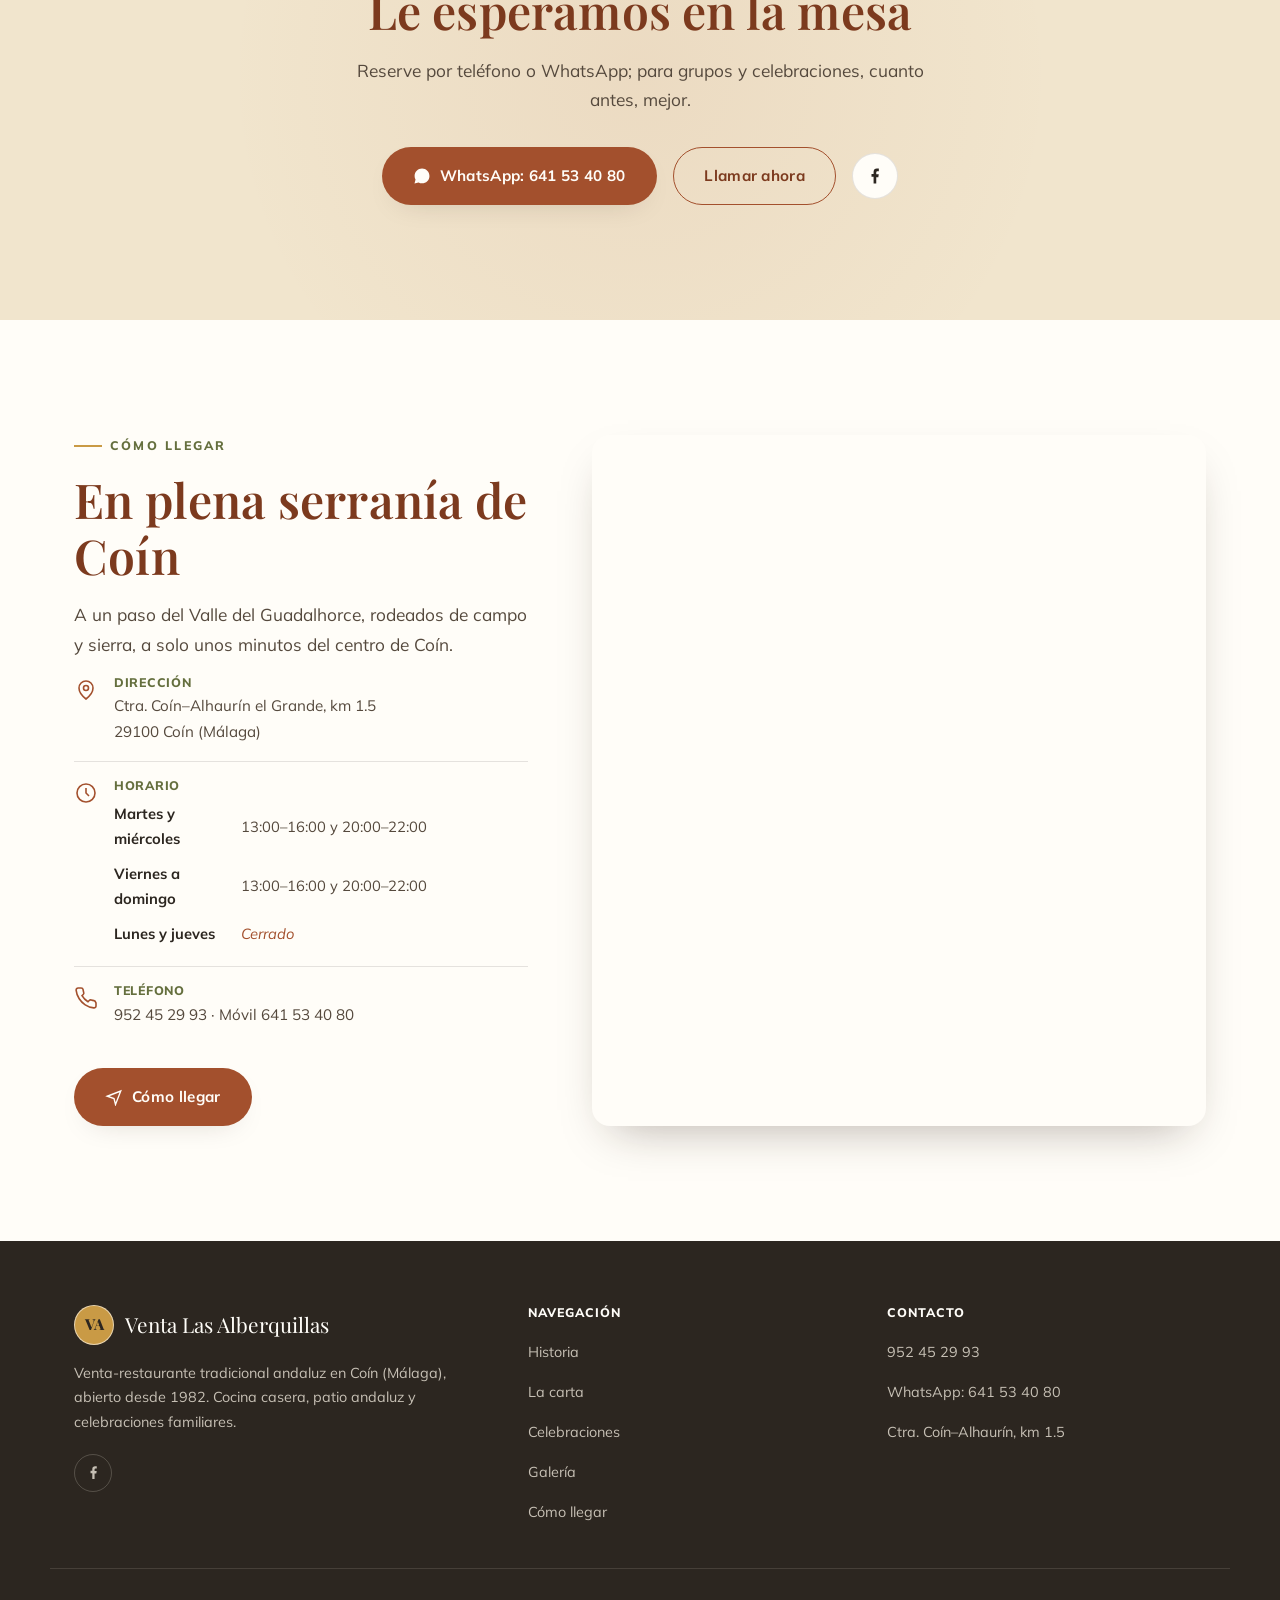
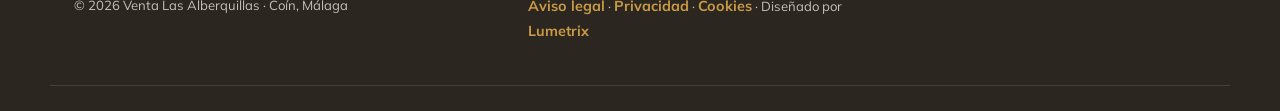
==== commit 832f8c7a: "Corregir y organizar la tabla de horario "Martes a viernes" incluía por error el jueves, que está ce" ====
--- a/index.html
+++ b/index.html
@@ -494,9 +494,8 @@
         <div>
           <h4>Horario</h4>
           <table class="ubicacion__horario-tabla">
-            <tr><td>Martes a viernes</td><td>13:00–16:00 y 20:00–22:00</td></tr>
-            <tr><td>Sábado</td><td>13:00–16:00 y 20:00–22:00</td></tr>
-            <tr><td>Domingo</td><td>13:00–16:00 y 20:00–22:00</td></tr>
+            <tr><td>Martes y miércoles</td><td>13:00–16:00 y 20:00–22:00</td></tr>
+            <tr><td>Viernes a domingo</td><td>13:00–16:00 y 20:00–22:00</td></tr>
             <tr class="cerrado"><td>Lunes y jueves</td><td>Cerrado</td></tr>
           </table>
         </div>
